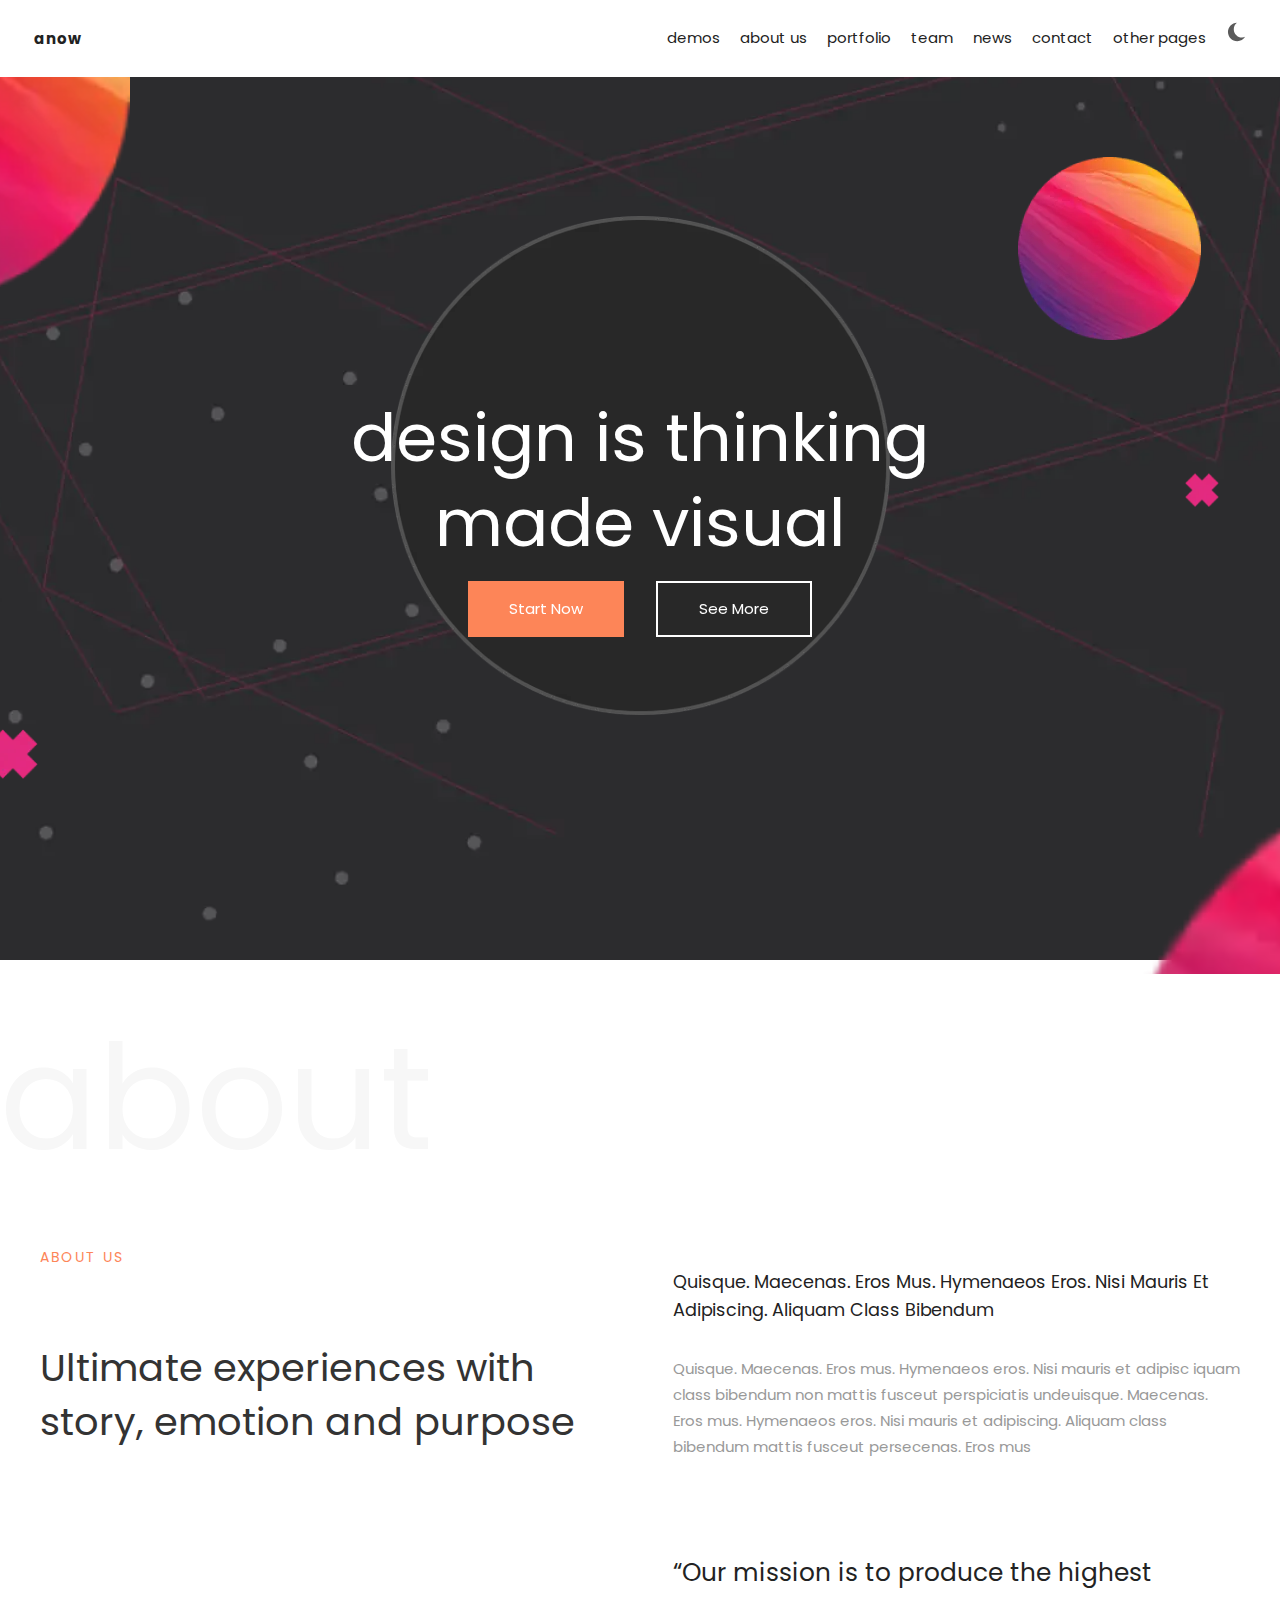
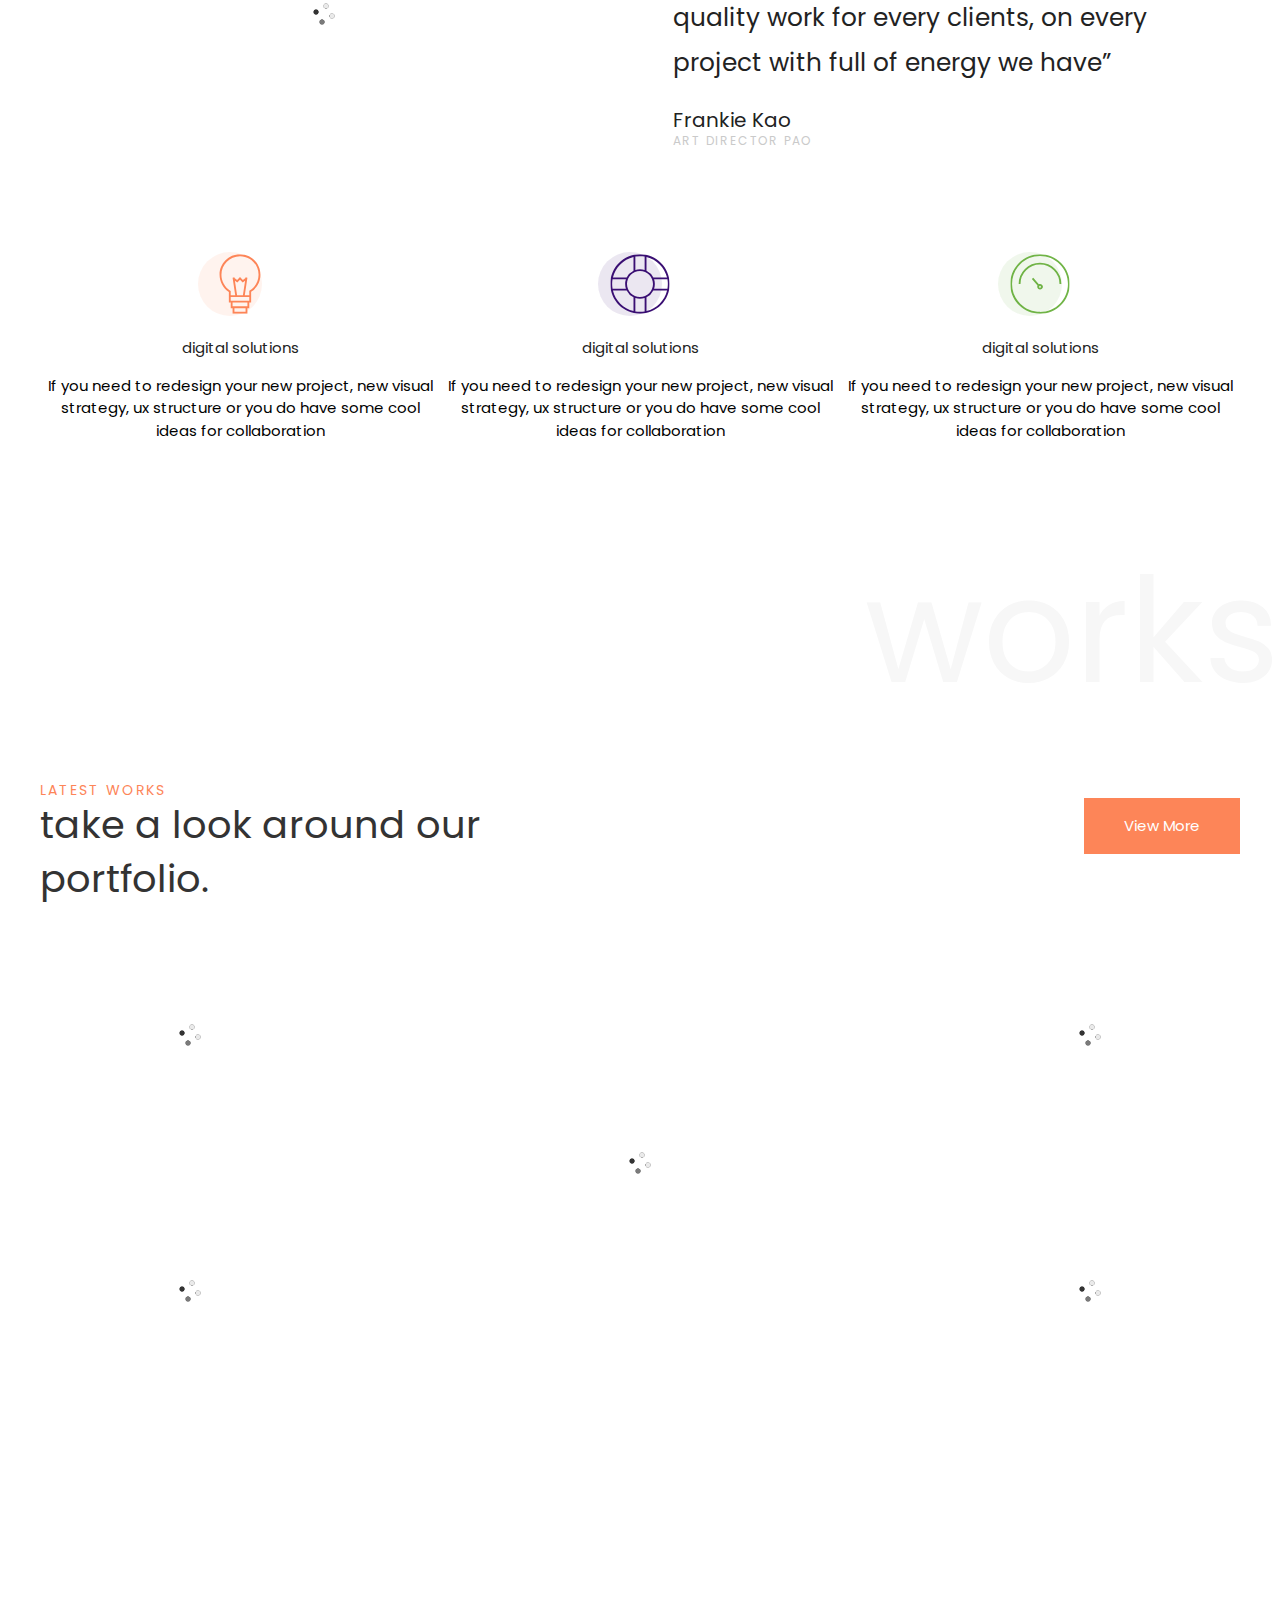
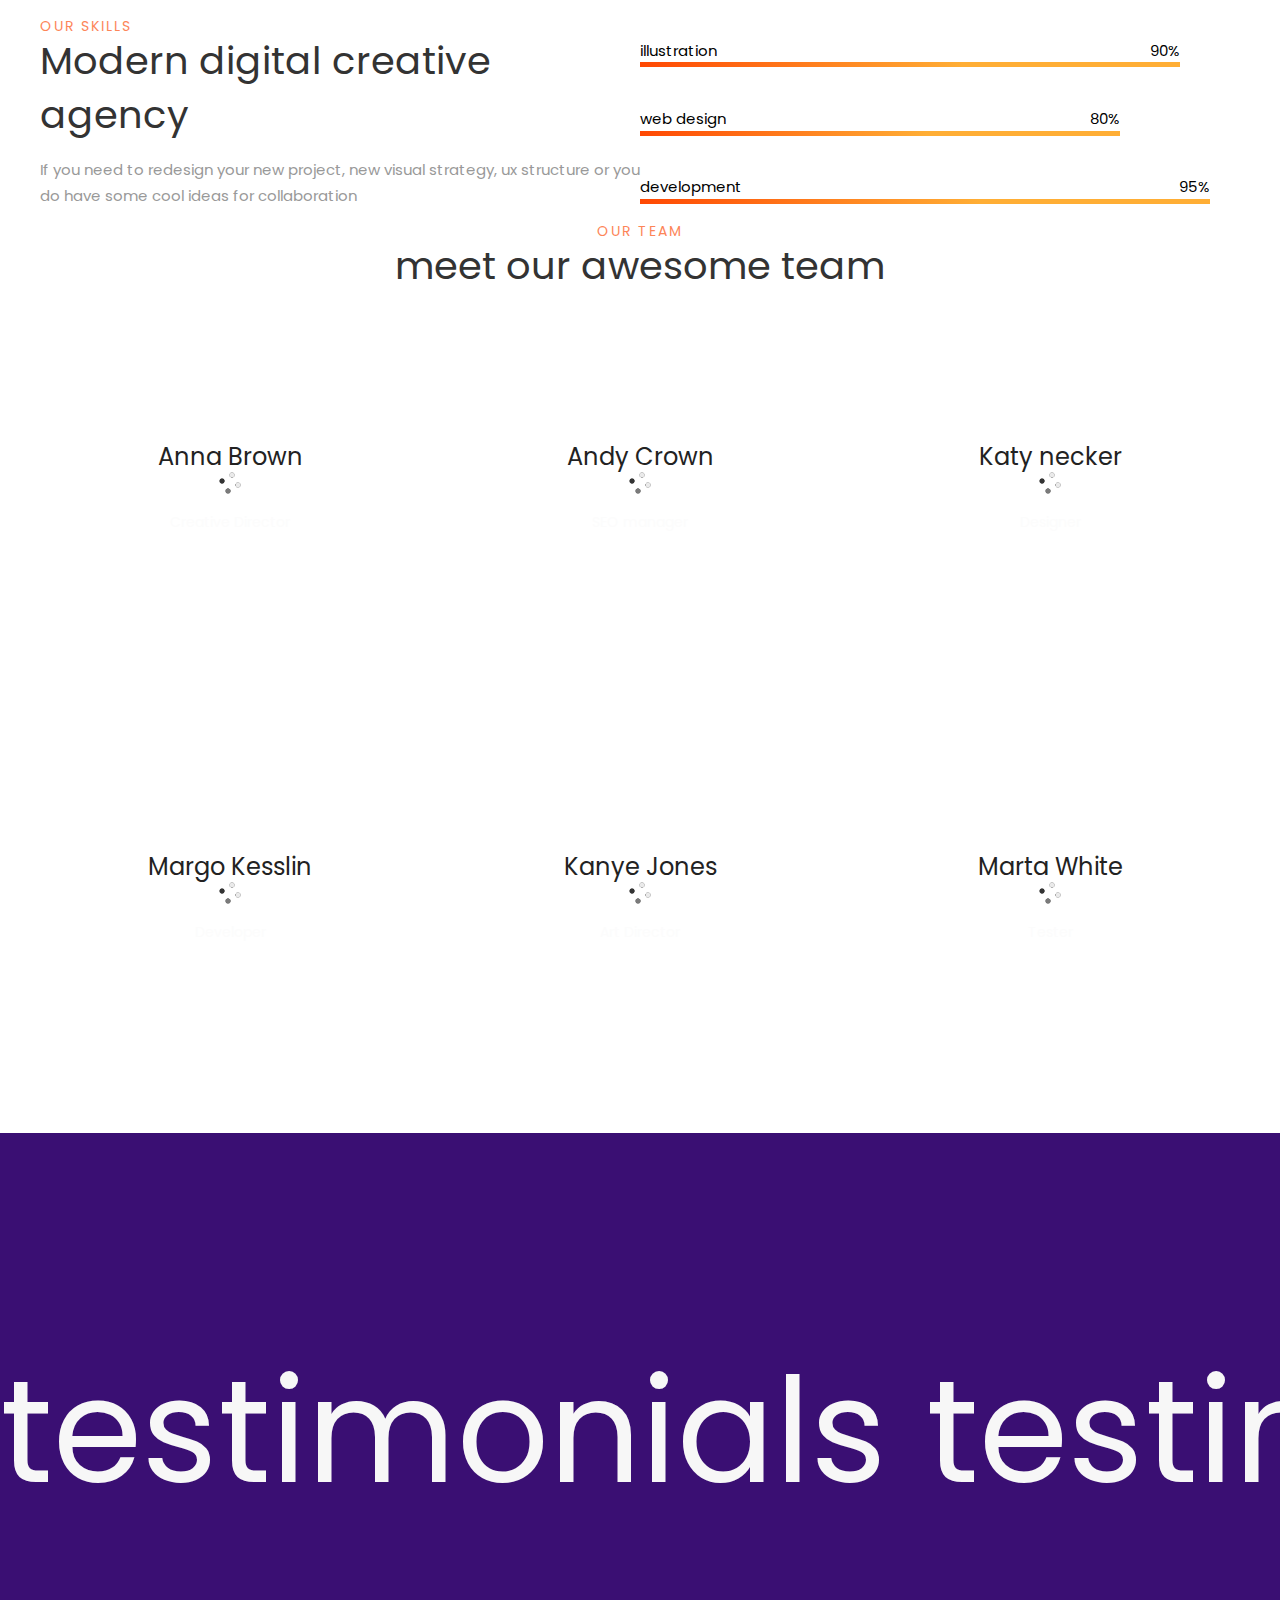
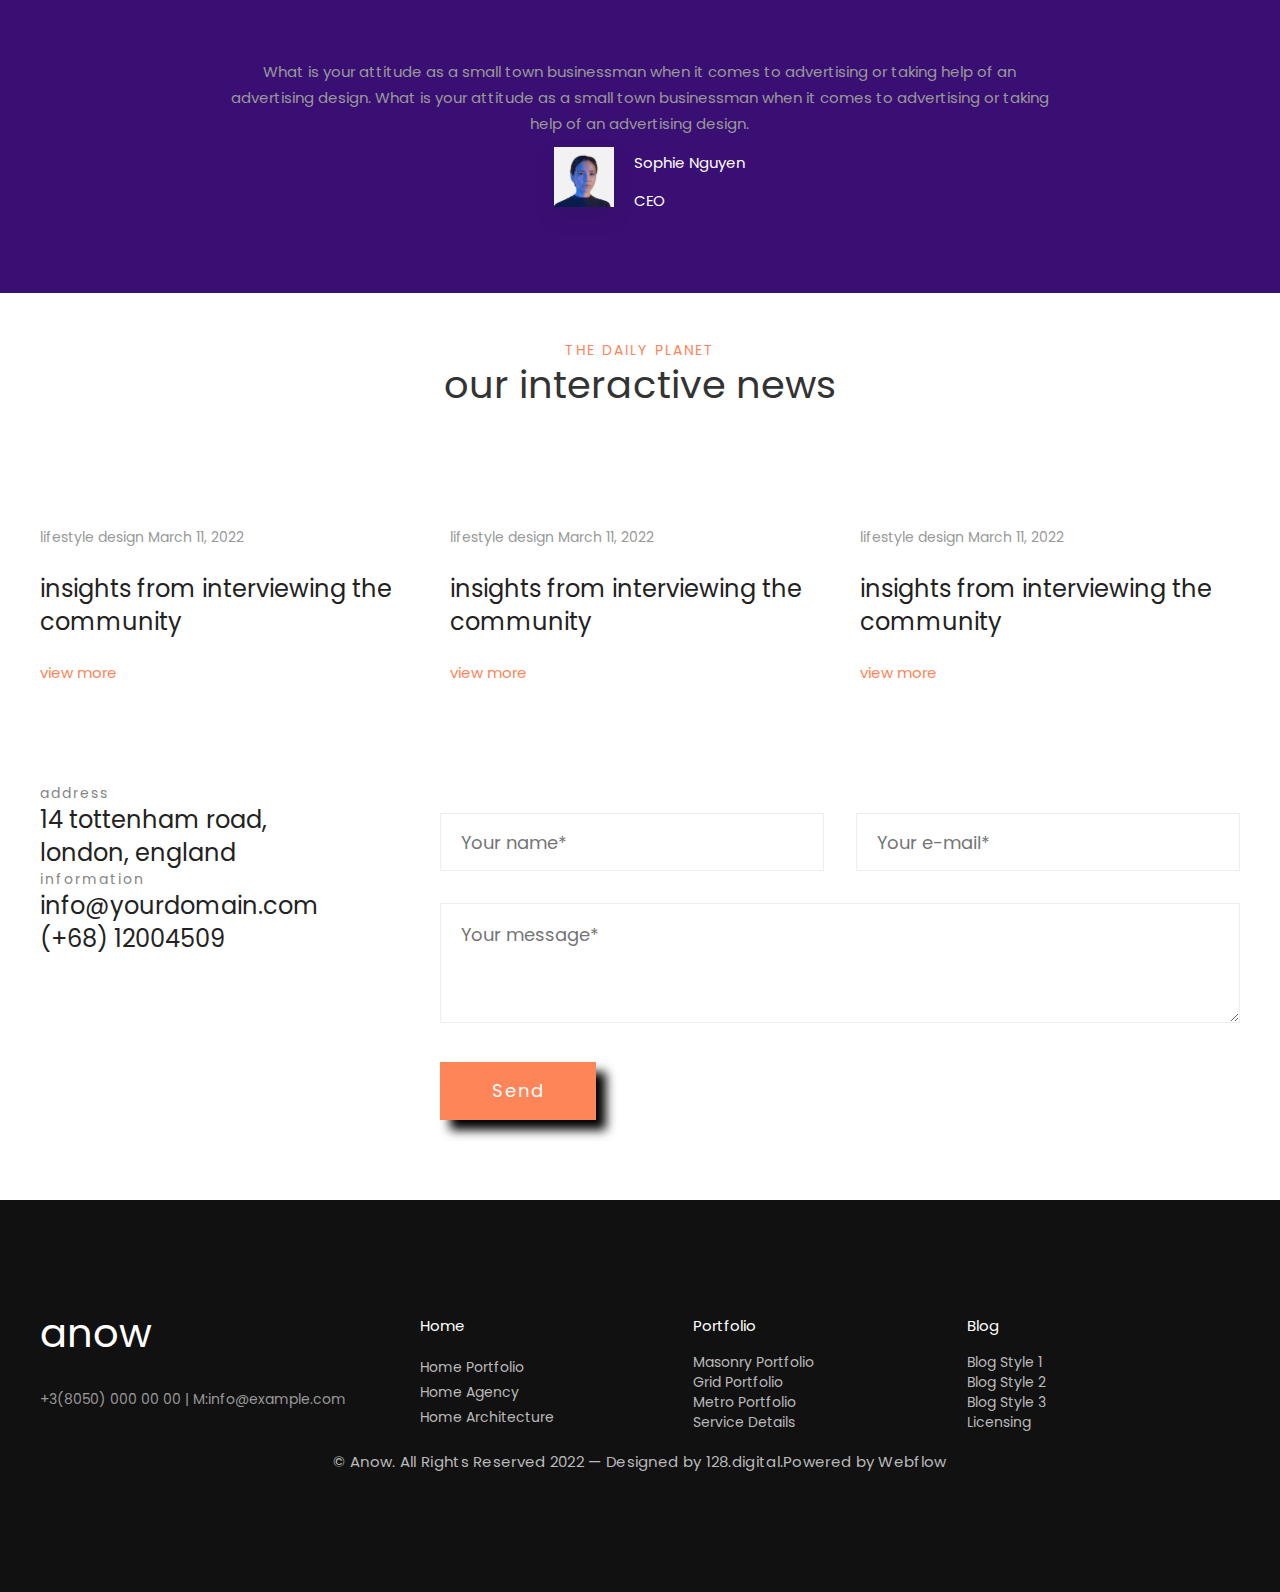
==== index.html @ eb3063a8 "change files" ====
<!DOCTYPE html><!--[if IE 8]>
<html lang="en" class="lt-ie9">
<![endif]-->
<!--[if gt IE 8]><!-->
<html lang="en">
<!--<![endif]-->
<head>
  <meta charset="UTF-8">
  <meta http-equiv="X-UA-Compatible" content="IE=edge">
  <meta name="viewport" content="width=device-width, initial-scale=1.0">
  <meta name="theme-color" content="#e5e5e5">
  <meta name="description" content="lEANSPIN description here.">
  <link rel="manifest" href="site.webmanifest">
  <link rel="stylesheet" href="css/style.min.css?_v=20220824102117">
  <style type="text/css">.header{position:absolute;top:0;left:0;width:100%;z-index:10;background-color:#fff;color:#222}.header__container{max-width:1440px;margin:0 auto;display:flex;padding:0 34px;align-items:center;justify-content:space-between;min-height:74px}.header__logo{font-family:Poppins;font-size:28px;font-weight:700;line-height:45px;letter-spacing:1.1000000238px;text-align:left;height:45px;width:86px;left:86px;top:6px;border-radius:nullpx;color:#222}.header--fixed{position:fixed;top:0;right:0;left:0;width:100%;-webkit-animation:fade .3s;animation:fade .3s}@-webkit-keyframes fade{from{transform:translateY(-100%)}to{transform:translateY(0)}}@keyframes fade{from{transform:translateY(-100%)}to{transform:translateY(0)}}.menu__icon{display:none}.menu__list>li{position:relative;margin:0 0 0 20px}.menu__link{color:inherit;font-size:15px}.menu__link:hover{text-decoration:none}.menu__sub-list{position:absolute;top:100%;right:0;background-color:#fff;padding:15px;min-width:200px}.menu__sub-list li{margin:0 0 10px 0}.menu__sub-list li:last-child{margin:0}.menu__sub-link{color:#222}.menu__sub-link:hover{text-decoration:underline}.menu__arrow{display:none}body._pc .menu__list>li:hover .menu__sub-list{opacity:1;visibility:visible;transform:translate(0,0);pointer-events:all}body._touch .menu__list>li{display:flex;align-items:center}body._touch .menu__link{flex:1 1 auto}body._touch .menu__arrow{display:block;width:0;height:0;margin:0 0 0 5px;transition:transform .3s ease 0s;border-left:5px solid transparent;border-right:5px solid transparent;border-top:10px solid #222}body._touch .menu__list>li._active .menu__sub-list{opacity:1;visibility:visible;transform:translate(0,0);pointer-events:all}body._touch .menu__list>li._active .menu__arrow{transform:rotate(-180deg)}.parallax{position:fixed;width:100%;height:100%;top:0;left:0}.parallax__container{display:flex;flex-direction:column;justify-content:center;align-items:center;position:absolute;top:74px;z-index:2;width:100%;height:100%}.parallax__title{font-family:Poppins;font-weight:400;line-height:85px;letter-spacing:0;text-align:center;color:#fff}.parallax__buttons{display:flex;justify-content:space-around;align-items:center}.parallax__buttons *{margin:1rem}.parallax__list{position:absolute;top:0;left:0;width:100%;height:100%}.parallax__list li{position:absolute;top:0;left:0;width:100%;height:100%}.parallax__bg{position:absolute;top:-5%;left:-5%;width:110%;height:110%;background:url(img/hero/image.webp) 50% 100%/cover no-repeat}.parallax__planet{position:absolute;width:100%;height:100%}.parallax__planet-0{background:url(img/hero/image-5.webp) 50% 100%/cover no-repeat;max-height:183px;max-width:183px;left:calc(50% - 91.5px + 469.7px);top:calc(50% - 91.5px - 217px)}.parallax__planet-1{background:url(img/hero/image-5.webp) 50% 100%/cover no-repeat;max-height:433px;max-width:433px;left:calc(50% - 216.5px - 726.3px);top:calc(50% - 216.5px - 379px)}.parallax__planet-2{background:url(img/hero/image-5.webp) 50% 0/cover no-repeat;max-width:936px;max-height:583px;top:calc(50% - 291.5px + 563px);right:-748.8px}.parallax__hole-0,.parallax__hole-1{max-width:499px;max-height:499px;top:calc(50% - 249.5px);left:calc(50% - 249.5px)}.parallax__hole-0{background:url(img/hero/image-6.webp) 100% 100%/contain no-repeat}.parallax__hole-1{background:url(img/hero/image-7.webp) 100% 100%/contain no-repeat}.parallax__cross-0{background:url(img/hero/image-4.webp) top/cover no-repeat;width:34px;height:34px;left:calc(50% - 17px + 562.2px);top:calc(50% - 17px + 24.5px)}.parallax__cross-1{background:url(img/hero/image-4.webp) top/cover no-repeat;width:50px;height:50px;left:calc(50% - 25px - 626.8px);top:calc(50% - 25px + 288.5px)}@media (min-width:767px){.parallax__title{font-size:calc(40px + 30 *(100vw / 1440))}.menu__list{display:flex;align-items:center}.menu__list>li{padding:10px 0}.menu__sub-list{transform:translate(0,10px);opacity:0;visibility:hidden;pointer-events:none;transition:all .3s ease 0s}}@media (max-width:767px){.parallax__title{font-size:calc(40px + 51 *((100vw - 320px)/ 1440))}.menu__icon{z-index:5;display:block;position:relative;width:30px;height:18px;cursor:pointer}.menu__icon span,.menu__icon::after,.menu__icon::before{position:absolute;left:0;width:100%;height:10%;transition:all .3s ease 0s;background-color:#222}.menu__icon::after,.menu__icon::before{content:""}.menu__icon::before{top:0}.menu__icon::after{bottom:0}.menu__icon span{top:50%;transform:scale(1) translate(0,-50%)}.menu__icon._active span{top:50%;transform:scale(0) translate(0,-50%)}.menu__icon._active::before{top:50%;transform:rotate(-45deg) translate(0,-50%)}.menu__icon._active::after{bottom:50%;transform:rotate(45deg) translate(0,50%)}.menu__body{position:fixed;top:0;left:-100%;width:100%;height:100%;background-color:#fff;padding:100px 30px 30px 30px;transition:left .3s ease 0s;overflow:auto}.menu__body._active{left:0}.menu__body::before{content:"";width:100%;height:70px;top:0;left:0;background-color:#912105;z-index:2}.menu__list>li{flex-wrap:wrap;margin:0 0 30px 0}.menu__list>li:last-child{margin-bottom:0}.menu__list>li._active .menu__sub-list{display:block}.menu__link{font-size:24px}.menu__sub-list{position:relative;background-color:rgba(34,34,34,.1333333333);flex:1 1 100%;margin:20px 0 0 0;display:none}.menu__sub-link{font-size:20px;color:#000}}@media (max-width:499px){.parallax__hole-0,.parallax__hole-1{left:0}}@media (max-width:400px){.header{width:110%}.header--fixed{width:100%}body{width:110%}}</style>
  <link rel="stylesheet" href="css/landscape.min.css?_v=20220824102117" media="(orientation: landscape)">
  <link rel="stylesheet" href="css/portrait.min.css?_v=20220824102117" media="(orientation: portrait)">
  <title>Title this page</title>
</head>
<body>
  <div class="wrapper">
    <header class="header lock-padding">
      <div class="header__container"> <a class="header__logo menu__link" href="/" aria-label="Logotype" data-goto=".page__section-0">anow</a>
        <div class="header__menu menu">
          <div class="menu__icon"><span> </span></div>
          <div class="menu__body">
            <ul class="menu__list">
              <li><a class="menu__link" href="#">demos</a></li>
              <li><a class="menu__link" href="/" data-goto=".page__section-1">about us</a></li>
              <li><a class="menu__link" href="/" data-goto=".page__section-2">portfolio</a></li>
              <li><a class="menu__link" href="/" data-goto=".page__section-2 .page__card-list">team</a></li>
              <li><a class="menu__link" href="/" data-goto=".page__section-4">news</a></li>
              <li><a class="menu__link" href="/" data-goto=".page__section-4 .page__form">contact</a></li>
              <li><a class="menu__link" href="#">other pages</a><span class="menu__arrow"></span>
                <ul class="menu__sub-list">
                  <li><a class="menu__sub-link" href="#">Page 1</a></li>
                  <li><a class="menu__sub-link" href="#">Page 2</a></li>
                  <li><a class="menu__sub-link" href="#">Page 3</a></li>
                </ul>
              </li>
              <li class="page__action"> 
                <button class="page__theme" type="button" aria-label="Change Theme"></button>
              </li>
            </ul>
          </div>
        </div>
      </div>
    </header>
    <main class="page">
      <section class="page__section page__section-0">
        <div class="parallax">
          <ul class="parallax__list">
            <li data-depth="0.10">
              <div class="parallax__bg"></div>
            </li>
            <li data-depth="0.15">
              <div class="parallax__planet parallax__planet-0"></div>
            </li>
            <li data-depth="0.30">
              <div class="parallax__planet parallax__planet-1"></div>
            </li>
            <li data-depth="0.50">
              <div class="parallax__planet parallax__planet-2"></div>
            </li>
            <li data-depth="0.10">
              <div class="parallax__planet parallax__hole-0"></div>
            </li>
            <li data-depth="0.20">
              <div class="parallax__planet parallax__hole-1"></div>
            </li>
            <li data-depth="0.50">
              <div class="parallax__planet parallax__cross-0"></div>
            </li>
            <li data-depth="0.80">
              <div class="parallax__planet parallax__cross-1"></div>
            </li>
          </ul>
        </div>
        <div class="parallax__container">
          <h1 class="parallax__title">design is thinking <br>made visual</h1>
          <div class="parallax__buttons"> 
            <button class="__btn __btn-orange" type="button">Start Now</button>
            <button class="__btn __btn-orange-outline" type="button">See More</button>
          </div>
        </div>
      </section>
      <section class="page__section page__section-1 about">
        <div class="page__container">
          <h2 class="page__title">about us</h2>
          <div class="page__sub-title">Ultimate experiences with story, emotion and purpose</div>
          <p class="page__text-black">Quisque. Maecenas. Eros mus. Hymenaeos eros. Nisi mauris et adipiscing. Aliquam class bibendum</p>
          <p class="page__text">Quisque. Maecenas. Eros mus. Hymenaeos eros. Nisi mauris et adipisc iquam class bibendum non mattis fusceut perspiciatis undeuisque. Maecenas. Eros mus. Hymenaeos eros. Nisi mauris et adipiscing. Aliquam class bibendum mattis fusceut persecenas. Eros mus</p>
          <div class="page__image"> 
            <picture> 
              <source data-srcset="img/corridor.webp" srcset="img/1x1.png" type="image/webp"><img data-src="img/corridor.png" src="img/1x1.png" alt="corridor" width="600" height="441">
            </picture>
          </div>
          <p class="page__text-big">“Our mission is to produce the highest quality work for every clients, on every project with full of energy we have”</p>
          <div class="page__signature"><span>Frankie Kao</span><span>ART DIRECTOR PAO</span></div>
          <div class="page__card-Icons"> 
            <div class="page__card">
              <div class="page__card-header"><img class="svg-lamp-dims svg-lamp-dims" src="img/icons/icons_content.svg#lamp" alt="lamp"></div>
              <div class="page__card-body"> 
                <p class="page__card-title">digital solutions</p>
                <p class="page__card-text">If you need to redesign your new project, new visual strategy, ux structure or you do have some cool ideas for collaboration</p>
              </div>
            </div>
            <div class="page__card">
              <div class="page__card-header"><img class="svg-lamp-dims svg-hole-dims" src="img/icons/icons_content.svg#hole" alt="hole"></div>
              <div class="page__card-body"> 
                <p class="page__card-title">digital solutions</p>
                <p class="page__card-text">If you need to redesign your new project, new visual strategy, ux structure or you do have some cool ideas for collaboration</p>
              </div>
            </div>
            <div class="page__card">
              <div class="page__card-header"><img class="svg-lamp-dims svg-speed-dims" src="img/icons/icons_content.svg#speed" alt="speed"></div>
              <div class="page__card-body"> 
                <p class="page__card-title">digital solutions</p>
                <p class="page__card-text">If you need to redesign your new project, new visual strategy, ux structure or you do have some cool ideas for collaboration</p>
              </div>
            </div>
          </div>
        </div>
      </section>
      <section class="page__section page__section-2 works">
        <div class="page__container">
          <h2 class="page__title">latest works</h2>
          <div class="page__sub-title">take a look around our portfolio.</div>
          <div class="page__button">
            <button class="__btn __btn-orange" type="button">View More</button>
          </div>
          <div class="page__gallery">
            <div class="page__image">
              <picture> 
                <source data-srcset="img/package.webp" srcset="img/1x1.png" type="image/webp"><img data-src="img/package.png" src="img/1x1.png" width="360" height="360" alt="package">
              </picture>
            </div>
            <div class="page__image">
              <picture> 
                <source data-srcset="img/waves.webp" srcset="img/1x1.png" type="image/webp"><img data-src="img/waves.png" src="img/1x1.png" width="360" height="360" alt="waves">
              </picture>
            </div>
            <div class="page__image">
              <picture> 
                <source data-srcset="img/bgimg.webp" srcset="img/1x1.png" type="image/webp"><img data-src="img/bgimg.png" src="img/1x1.png" width="360" height="360" alt="bgimg">
              </picture>
            </div>
            <div class="page__image">
              <picture> 
                <source data-srcset="img/letters.webp" srcset="img/1x1.png" type="image/webp"><img data-src="img/letters.png" src="img/1x1.png" width="360" height="360" alt="letters">
              </picture>
            </div>
            <div class="page__image">
              <picture> 
                <source data-srcset="img/package.webp" srcset="img/1x1.png" type="image/webp"><img data-src="img/package.png" src="img/1x1.png" width="360" height="360" alt="package">
              </picture>
            </div>
          </div>
          <div class="page__progress"> 
            <h2 class="page__title">our skills</h2>
            <div class="page__sub-title">Modern digital creative agency</div>
            <p class="page__text">If you need to redesign your new project, new visual strategy, ux structure or you do have some cool ideas for collaboration</p>
            <div class="__progress">
              <label for="illustration">illustration</label>
              <progress id="illustration" max="100" value="90">90%</progress>
              <label for="web_design">web design</label>
              <progress id="web_design" max="100" value="80">90%</progress>
              <label for="development">development</label>
              <progress id="development" max="100" value="95">90%</progress>
            </div><span> </span><span> </span>
          </div>
          <div class="page__card-list"> 
            <h2 class="page__title">our team</h2>
            <div class="page__sub-title">meet our awesome team</div>
            <div class="page__card-Team"> 
              <div class="page__card">
                <div class="page__card-header">
                  <picture> 
                    <source data-srcset="img/box0.webp" srcset="img/1x1.png" type="image/webp"><img data-src="img/box0.png" src="img/1x1.png" alt="box0" width="350" height="350">
                  </picture>
                </div>
                <div class="page__card-body">
                  <p class="page__card-title">Anna Brown</p>
                  <p class="page__card-text">Creative Director</p>
                </div>
              </div>
              <div class="page__card">
                <div class="page__card-header">
                  <picture> 
                    <source data-srcset="img/box1.webp" srcset="img/1x1.png" type="image/webp"><img data-src="img/box1.png" src="img/1x1.png" alt="box1" width="350" height="350">
                  </picture>
                </div>
                <div class="page__card-body">
                  <p class="page__card-title">Andy Crown</p>
                  <p class="page__card-text">SEO manager</p>
                </div>
              </div>
              <div class="page__card">
                <div class="page__card-header">
                  <picture> 
                    <source data-srcset="img/box2.webp" srcset="img/1x1.png" type="image/webp"><img data-src="img/box2.png" src="img/1x1.png" alt="box2" width="350" height="350">
                  </picture>
                </div>
                <div class="page__card-body">
                  <p class="page__card-title">Katy necker</p>
                  <p class="page__card-text">Designer</p>
                </div>
              </div>
              <div class="page__card">
                <div class="page__card-header">
                  <picture> 
                    <source data-srcset="img/box3.webp" srcset="img/1x1.png" type="image/webp"><img data-src="img/box3.png" src="img/1x1.png" alt="box3" width="350" height="350">
                  </picture>
                </div>
                <div class="page__card-body">
                  <p class="page__card-title">Margo Kesslin</p>
                  <p class="page__card-text">Developer</p>
                </div>
              </div>
              <div class="page__card">
                <div class="page__card-header">
                  <picture> 
                    <source data-srcset="img/box4.webp" srcset="img/1x1.png" type="image/webp"><img data-src="img/box4.png" src="img/1x1.png" alt="box4" width="350" height="350">
                  </picture>
                </div>
                <div class="page__card-body">
                  <p class="page__card-title">Kanye Jones</p>
                  <p class="page__card-text">Art Director</p>
                </div>
              </div>
              <div class="page__card">
                <div class="page__card-header">
                  <picture> 
                    <source data-srcset="img/box5.webp" srcset="img/1x1.png" type="image/webp"><img data-src="img/box5.png" src="img/1x1.png" alt="box5" width="350" height="350">
                  </picture>
                </div>
                <div class="page__card-body">
                  <p class="page__card-title">Marta White</p>
                  <p class="page__card-text">Tester</p>
                </div>
              </div>
            </div>
          </div>
        </div>
      </section>
      <section class="page__section page__section-3 testimonials">
        <div class="page__container">
          <div class="marquee" id="marquee">testimonials testimonials</div>
          <p class="page__text">What is your attitude as a small town businessman when it comes to advertising or taking help of an advertising design. What is your attitude as a small town businessman when it comes to advertising or taking help of an advertising design.</p>
          <div class="page__author">
            <div class="page__author-image"><img class="svg-avatar-dims" src="img/icons/icons_content.svg#avatar" alt="lamp" width="100" height="100"></div><span class="page__author-name">Sophie Nguyen</span><span class="page__author-position">CEO</span>
          </div>
        </div>
      </section>
      <section class="page__section page__section-4 news">
        <div class="page__container">
          <h2 class="page__title">the daily planet</h2>
          <div class="page__sub-title">our interactive news</div>
          <div class="page__card-News">
            <div class="page__card">
              <div class="page__card-header">
                <picture>
                  <source data-srcset="img/mount.webp" srcset="img/1x1.png" type="image/webp"><img data-src="img/mount.png" src="img/1x1.png" alt="mount" width="360" height="243">
                </picture>
              </div>
              <div class="page__card-body"> 
                <p class="page__card-data">lifestyle design March 11, 2022</p>
                <p class="page__card-title">insights from interviewing the community</p>
                <div class="page__card-link"> 
                  <button type="button">view more</button>
                </div>
              </div>
            </div>
            <div class="page__card">
              <div class="page__card-header">
                <picture>
                  <source data-srcset="img/girl.webp" srcset="img/1x1.png" type="image/webp"><img data-src="img/girl.png" src="img/1x1.png" alt="girl" width="360" height="243">
                </picture>
              </div>
              <div class="page__card-body"> 
                <p class="page__card-data">lifestyle design March 11, 2022</p>
                <p class="page__card-title">insights from interviewing the community</p>
                <div class="page__card-link"> 
                  <button type="button">view more</button>
                </div>
              </div>
            </div>
            <div class="page__card">
              <div class="page__card-header">
                <picture>
                  <source data-srcset="img/bike.webp" srcset="img/1x1.png" type="image/webp"><img data-src="img/bike.png" src="img/1x1.png" alt="bike" width="360" height="243">
                </picture>
              </div>
              <div class="page__card-body"> 
                <p class="page__card-data">lifestyle design March 11, 2022</p>
                <p class="page__card-title">insights from interviewing the community</p>
                <div class="page__card-link"> 
                  <button type="button">view more</button>
                </div>
              </div>
            </div>
          </div>
          <div class="page__form">
            <div class="form"> 
              <form class="form__body" id="form" action="#">
                <div class="form__item"> 
                  <label class="form__label" for="formName">label</label>
                  <input class="form__input _req" id="formName" type="text" name="name" placeholder="Your name*" required>
                </div>
                <div class="form__item"> 
                  <label class="form__label" for="formEmail">label</label>
                  <input class="form__input _req _email" id="formEmail" type="text" name="email" placeholder="Your e-mail*" required>
                </div>
                <div class="form__item"> 
                  <label class="form__label" for="formMessage"> </label>
                  <textarea class="form__input" id="formMessage" type="text" name="message" placeholder="Your message*"></textarea>
                </div>
                <button class="__btn __btn-orange" type="submit">Send</button>
              </form>
            </div>
          </div>
          <div class="page__info"> 
            <div class="page__info-title">address </div>
            <div class="page__info-address">14 tottenham road, london, england </div>
            <div class="page__info-title">information</div>
            <div class="page__info-mail">info@yourdomain.com</div>
            <div class="page__info-tel">(+68) 12004509</div>
          </div>
        </div>
      </section><!-- Comment -->
    </main>
    <footer> 
      <div class="container"> 
        <div class="__footer-logo"> <a class="menu__link" href="/" aria-label="Top" data-goto=".page__section-0">anow</a>
          <address> 
            <p>+3(8050) 000 00 00 | M:</p><a href="mailto:ivan@example.com">info@example.com</a>
          </address>
        </div>
        <div class="__footer-menu"> 
          <h3>Home</h3><a href="#">Home Portfolio</a><a href="#">Home Agency</a><a href="#">Home Architecture</a>
        </div>
        <div class="__footer-menu"> 
          <h3>Portfolio</h3><a href="#">Masonry Portfolio</a><a href="#">Grid Portfolio</a><a href="#">Metro Portfolio</a><a href="#">Service Details</a>
        </div>
        <div class="__footer-menu"> 
          <h3>Blog</h3><a href="#">Blog Style 1</a><a href="#">Blog Style 2</a><a href="#">Blog Style 3</a><a>Licensing</a>
        </div>
      </div>
      <div class="__footer-copy"> 
        <p>© Anow. All Rights Reserved 2022 — Designed by </p>
        <p class="__txt-white">128.digital.</p>
        <p>Powered by Webflow</p>
      </div>
    </footer>
  </div>
  <script src="js/app.min.js?_v=20220824102117"></script>
</body>
---- css/style.min.css ----
@font-face{font-family:OpenSans;font-display:swap;src:url(../fonts/OpenSans-Regular.woff2) format("woff2"),url(../fonts/OpenSans-Regular.woff) format("woff");font-weight:400;font-style:normal}@font-face{font-family:Poppins;font-display:swap;src:url(../fonts/Poppins-Bold.woff2) format("woff2"),url(../fonts/Poppins-Bold.woff) format("woff");font-weight:700;font-style:normal}@font-face{font-family:Poppins;font-display:swap;src:url(../fonts/Poppins-Regular.woff2) format("woff2"),url(../fonts/Poppins-Regular.woff) format("woff");font-weight:400;font-style:normal}:root{margin:0}*,::after,::before{border:0;padding:0;box-sizing:border-box}html{font-family:sans-serif;-webkit-text-size-adjust:100%;-moz-text-size-adjust:100%;text-size-adjust:100%}body{margin:0}article,aside,details,figcaption,figure,footer,header,hgroup,main,menu,nav,section,summary{display:block}h1{font-size:2em;margin:.67em 0}img{border:0}button,input,optgroup,select,textarea{color:inherit;font:inherit;margin:0}button{overflow:visible}button,select{text-transform:none}button,html input[type=button],input[type=reset],input[type=submit]{-webkit-appearance:button;cursor:pointer}li,ol,ul{list-style:none}button{border:0;background:0 0}.__btn{transition:background-color .5s ease 0s;display:flex;justify-content:center;align-items:center;color:#fff;cursor:pointer;width:156px;height:56px;border:none;border-radius:0;background:0 0;font-family:Poppins;font-size:15px;line-height:30px;letter-spacing:0}.__btn:focus,.__btn:hover{color:#fff}.__btn-orange{background-color:#fd8558}.__btn-orange:focus,.__btn-orange:hover{background-color:#fc6026}.__btn-orange-outline{border:2px #fff solid}.__btn-orange-outline:focus,.__btn-orange-outline:hover{background-color:#000}.__btn-box{grid-area:btn;display:flex;justify-content:end;align-items:center}.__btn-group{position:absolute;display:flex;justify-content:center;align-items:center;top:100px;right:0;bottom:0;left:0}.__btn-group .__btn{font-size:1.0997067449vw;line-height:2.1994134897vw;width:11.4369501466vw;height:4.1055718475vw}.__btn-group .__btn:first-of-type{margin-right:1rem}.clearfix{overflow:auto}.clearfix::after{content:"";clear:both;display:table}body,html{line-height:150%;height:100%}body._lock,html._lock{overflow:hidden}body{font-size:15px;font-family:Poppins;font-weight:400;font-style:normal;color:#000;background-color:#333}h1,h2,h3,h4,h5,h6{font-family:inherit;font-size:inherit;font-weight:inherit;font-style:inherit}h1,h2{margin:0}h6{font-size:0;line-height:0}a{text-decoration:none}a:focus,a:hover{color:#fd8558}img{width:100%;height:auto}.wrapper{min-height:100%}.about,.news,.testimonials,.works,footer{z-index:2;position:relative}.about .page__container,.news .page__container,.testimonials .page__container,.works .page__container,footer .page__container{max-width:1200px}.page__section{background-color:#fff}.page__section-0{min-height:100vh}.page__section-1,.page__section-2{padding-top:226px}.page__container{display:grid;width:100%;max-width:1440px;margin:0 auto;padding:50px 0}.page__container::after{font-family:Poppins;font-size:150px;font-weight:400;line-height:145px;letter-spacing:.1000000015px;text-align:left;color:#f7f7f7}.page h2.page__title{font-family:Poppins;font-size:14px;font-weight:400;line-height:15px;letter-spacing:2px;text-align:left;color:#fd8558;text-transform:uppercase}.page .page__sub-title{font-family:Poppins;font-style:normal;font-weight:400;line-height:54px;display:inline-block}.page__text{font-family:Poppins;font-style:normal;font-weight:400;font-size:15px;line-height:26px}.page__text-black{font-family:Poppins;font-style:normal;font-weight:400;line-height:28px;text-transform:capitalize}.page__text-big{font-family:Poppins;font-style:normal;font-weight:400;font-size:26px;line-height:45px}.page__signature{display:grid}.page__signature span:first-child{font-family:Poppins;font-style:normal;font-weight:400;font-size:20px;line-height:20px}.page__signature span:last-child{font-family:Poppins;font-style:normal;font-weight:400;font-size:12px;line-height:22px;letter-spacing:1.8px;color:#cacaca}.page__card{display:grid;place-items:center center;text-align:center;padding:100px 0 0 0}.page__card-header{position:relative;padding:0;background:url(../img/loading.gif) center/50px no-repeat}.page__theme{filter:invert(35%);width:20px;height:20px}.page__reset{opacity:0;visibility:hidden}.page__reset.active{opacity:1;visibility:visible}.page__reset::before{content:"reset";position:absolute;top:0;left:20px;cursor:pointer;width:20px;height:10px;font-size:7px;border-radius:5px;line-height:10px;color:#fff;text-align:center;background-color:#666}.page__image{position:relative;padding:0;background:url(../img/loading.gif) center/50px no-repeat}.page__image img{top:0;left:0;-o-object-fit:cover;object-fit:cover}._load{opacity:0}._load._show{opacity:1;transition:opacity 1s}._loading-icon{background:url(@img/loading.gif) center/50px no-repeat;height:50px}.__progress label{display:flex;align-items:flex-end}.__progress progress{position:relative;background:0 0;width:100%;height:5px}.__progress progress::before{position:absolute;bottom:100%;display:flex;justify-content:end}.__progress progress#illustration::before{content:"90%";width:90%}.__progress progress#web_design::before{content:"80%";width:80%}.__progress progress#development::before{content:"95%";width:95%}.__progress ::-webkit-progress-value{background:linear-gradient(90deg,#ff4803 0,#ffae35 59.74%)}.__progress ::-webkit-progress-bar{background:rgba(255,255,255,.4)}.btn-send{font-weight:300;text-transform:uppercase;letter-spacing:.1em;margin-bottom:20px}.help-block.with-errors{color:#ff5050;margin-top:5px}@-moz-document url-prefix(){.works .container:nth-of-type(3) progress{background-color:rgba(255,255,255,.4);border:none}.works .container:nth-of-type(3) progress::-moz-progress-bar{background:linear-gradient(90deg,#ff4803 0,#ffae35 59.74%)}}html.dark .page>section{color:#fff;background-color:#333;transition:all .3s ease 0s}html.light .page>section{transition:all .3s ease 0s}.page__theme{position:relative;z-index:5;width:20px;height:20px}.page__theme::after{content:" ";position:absolute;top:-3px;left:0;width:100%;height:100%}html.dark .page__theme::after{background:url(../img/icons/icons.svg#sun) 0 0/100% no-repeat}html.light .page__theme::after{background:url(../img/icons/icons.svg#moon) 0 0/100% no-repeat}html .page__theme{background-color:transparent;transition:all .3s ease 0s}html.light .page__sub-title{color:#333}html.dark .page__text{color:#ccc}html.light .page__text{color:#999}html.light .page__card-title,html.light .page__info-address,html.light .page__info-mail,html.light .page__info-tel,html.light .page__signature span:first-child,html.light .page__text-big,html.light .page__text-black{color:#222}html.light .page__author{color:#fff}html.dark input,html.dark textarea{color:#000}@media (min-width:767px){.page__container::after{font-size:calc(100px + 50 *(100vw / 1440))}.page .page__sub-title{font-size:calc(25px + 15 *(100vw / 1440))}.page__text-black{font-size:calc(15px + 3 *(100vw / 1440))}.page__text-big{font-size:calc(15px + 11 *(100vw / 1440))}}@media (max-width:767px){.page__container::after{font-size:calc(100px + 85 *((100vw - 320px)/ 1440))}.page .page__sub-title{font-size:calc(25px + 25.5 *((100vw - 320px)/ 1440))}.page__text-black{font-size:calc(15px + 5.1 *((100vw - 320px)/ 1440))}.page__text-big{font-size:calc(15px + 18.7 *((100vw - 320px)/ 1440))}}
---- css/landscape.min.css ----
@charset "UTF-8";.no-webp .icon-box{background:#ccc url([data-uri]) top left repeat}.icon-box{margin:0;width:144px;height:144px;position:relative;border:1px solid #ccc;display:table-cell;vertical-align:middle;text-align:center}.icon{display:inline;display:inline-block}.svg-avatar-dims{width:100px;height:100px}.svg-cross-dims{width:50px;height:50px}.svg-hole-dims{width:64px;height:64px}.svg-lamp-dims{width:44px;height:64px;transform:scale(1.35)}.svg-speed-dims{width:44px}main>section:last-of-type{position:relative}.form{width:100%;margin:0 auto;padding:30px 0}.form *{outline:0}.form__body{display:grid;grid-template-columns:repeat(auto-fit,minmax(300px,auto));grid-gap:2rem}.form__body::after{content:"";position:absolute;top:25%;left:0;width:100%;height:100%;background:rgba(51,51,51,.9) url(../../img/loading.gif) center center no-repeat;opacity:0;visibility:hidden;transition:all .5s ease 0s}.form__body._sending::after{opacity:1;visibility:visible}.form__title{font-size:40px;font-weight:700;margin-top:30px}.form__item:nth-of-type(3){-ms-grid-column-span:2;grid-column:span 2}.form__label{font-size:18px;display:none;margin:0 0 10px 0}.form__input{height:58px;padding:0 20px;width:100%;font-size:18px;transition:all .3s ease 0s;border:1px solid #eee;box-sizing:border-box}.form__input:focus{box-shadow:0 0 3px green}.form__input._error{border-color:#fd8558}.form .__btn{display:flex;justify-content:center;align-items:center;min-height:58px;background-color:#fd8558;color:#fff;font-size:18px;letter-spacing:2px;text-align:center;cursor:pointer;box-shadow:10px 10px 10px 0 #000;position:relative;top:0}.form .__btn:hover{background-color:#6bac6b}.form .__btn:active{top:3px;box-shadow:5px 5px 10px 0 #000}textarea.form__input{min-height:120px;resize:vertical;padding:20px}.options{padding:10px 0 0 0}.options__item{margin:0 0 10px 0}.options__input{display:none}.options__label{position:relative;display:inline-flex;font-size:16px;line-height:140%;align-items:center;cursor:pointer}.options__label::before{content:"";align-items:flex-start;flex:0 0 24px;height:24px;background-color:rgba(255,255,255,.4);border-radius:50%;margin:0 10px 0 0}.options__label::after{transition:transform .5s ease 0s;content:"";position:absolute;top:14px;left:4px;width:16px;height:16px;background-color:#7a956b;border-radius:50%;transform:scale(0)}.options__input:checked+.options__label::after{transform:scale(1)}select{height:50px;width:100%;border-radius:5px;font-size:18px;padding:0 20px;cursor:pointer}.file__item{position:relative}.file__input{position:absolute;top:0;left:0;width:100%;height:100%;opacity:0;font-size:0;cursor:pointer}.file__button{display:inline-flex;min-height:40px;border-radius:30px;justify-content:center;align-items:center;background-color:#77608d;padding:0 20px}.file__preview{display:inline-block;max-width:100px;padding:10px 0 0 0}.file__preview img{max-width:100%}.checkbox__input{display:none}.checkbox__label{position:relative;cursor:pointer;display:inline-flex;align-items:center;font-size:16px;line-height:140%}.checkbox__label::before{content:"";align-self:flex-start;flex:0 0 24px;height:24px;background-color:rgba(255,255,255,.4);border-radius:4px;margin:0 10px 0 0}.checkbox__label::after{transition:transform 1s ease 0s;content:"";position:absolute;top:4px;left:4px;width:16px;height:16px;background-color:#7a956b;border-radius:4px;transform:scale(0)}.checkbox__label a{color:green}.checkbox__input:checked+.checkbox__label::after{transform:scale(1)}footer{background:#111;color:#fff;padding:100px 0}footer .container{display:grid;grid-template-columns:repeat(auto-fit,minmax(200px,auto));max-width:1200px;margin:0 auto}footer a{color:#bababa}footer a:focus,footer a:hover{color:#fd8558}.__footer-logo{display:grid;place-items:center start}.__footer-logo .menu__link{font-size:40px;line-height:52px}.__footer-logo address{display:flex;place-items:center center;flex-wrap:wrap;font-family:Poppins;font-style:normal;font-size:14px;line-height:23px;color:#999}.__footer-logo address a{color:#999}.__footer-menu{display:grid;white-space:nowrap}.__footer-menu a{font-size:14px;line-height:20px}.__footer-copy{display:flex;justify-content:center;align-items:center;flex-wrap:wrap;font-size:15px;line-height:30px;letter-spacing:.3000000119px;text-align:center;color:#bababa}.__footer-copy p.__txt-white::before{content:" "}@media (orientation:landscape) and (min-width:767px){.testimonials .marquee .js-marquee-wrapper{font-size:calc(100px + 50 *(100vw / 1440))}}@media (max-width:767px){.form__item:nth-of-type(3){-ms-grid-column-span:1;grid-column:span 1}}@media (orientation:landscape) and (max-width:767px){.testimonials .marquee .js-marquee-wrapper{font-size:calc(100px + 85 *((100vw - 320px)/ 1440))}}@media (orientation:landscape){.page__container{grid-template-columns:repeat(12,1fr)}.about .page__container{grid-column-gap:65px}.about .page__container::after{content:"about";position:absolute;top:52px;left:0}.about .page__title{grid-column:1/7}.about .page__sub-title{grid-column:1/7}.about .page__text{grid-column:7/13}.about .page__text-black{grid-column:7/13;grid-row:1/2}.about .page__text-big{grid-column:7/13;padding:50px 0 0 0}.about .page__image{grid-column:1/7;grid-row:span 3;max-width:600px;max-height:441px;overflow:hidden}.about .page__image img{position:absolute;width:200%;top:0;left:0;-webkit-animation-name:ken-burns;animation-name:ken-burns;-webkit-animation-duration:80s;animation-duration:80s;-webkit-animation-timing-function:ease;animation-timing-function:ease;-webkit-animation-iteration-count:infinite;animation-iteration-count:infinite}.about .page__signature{grid-column:7/13}.about .page__card-Icons{grid-column:1/13;display:flex}.about .page__card-Icons .page__card-header{position:relative;background:0 0}.about .page__card-Icons .page__card-header::after{content:"";position:absolute;top:0;left:-20px;width:64px;height:64px;border-radius:50%}.about .page__card-Icons .page__card:nth-child(1) .page__card-header::after{background-color:rgba(253,133,88,.1019607843)}.about .page__card-Icons .page__card:nth-child(2) .page__card-header::after{background-color:rgba(58,15,115,.1019607843)}.about .page__card-Icons .page__card:nth-child(3) .page__card-header::after{background-color:rgba(112,180,70,.1019607843)}@-webkit-keyframes ken-burns{0%{transform:translate(0,0)}25%{transform:translate(-50%,-50%)}50%{transform:translate(0,-50%) scale(1.2)}75%{transform:translate(-50%,0)}100%{transform:translate(0,0)}}@keyframes ken-burns{0%{transform:translate(0,0)}25%{transform:translate(-50%,-50%)}50%{transform:translate(0,-50%) scale(1.2)}75%{transform:translate(-50%,0)}100%{transform:translate(0,0)}}.works .page__container::after{content:"works";position:absolute;top:52px;right:0}.works .page__sub-title,.works .page__title{grid-column:1/7}.works .page__button{grid-column:7/13;display:flex;justify-content:end;align-items:flex-start}.works .page__gallery{grid-column:1/13;display:grid;grid-template-columns:repeat(4,1fr);grid-template-rows:repeat(auto-fill,minmax(200px,auto))}.works .page__gallery .page__image:first-child{grid-column:1/2;grid-row:1/2}.works .page__gallery .page__image:nth-child(2){grid-column:4/5;grid-row:1/2}.works .page__gallery .page__image:nth-child(3){grid-column:2/4;grid-row:1/3}.works .page__gallery .page__image:nth-child(4){grid-column:1/2;grid-row:2/3}.works .page__progress{grid-column:1/13;display:grid;grid-template-columns:repeat(2,1fr)}.works .page__progress .page__title{grid-row:1/2}.works .page__progress .page__sub-title{grid-column:1/2;grid-row:2/3}.works .page__progress .page__text{grid-row:3/4}.works .page__progress .__progress{grid-column:2/3;grid-row:1/4;display:grid}.works .page__card{position:relative;padding:0}.works .page__card-list{grid-column:1/13;text-align:center}.works .page__card-list .page__title{text-align:center;width:100%}.works .page__card-Team{display:grid;grid-template-columns:repeat(3,1fr);gap:30px}.works .page__card-header{width:100%;display:inline-block;overflow:hidden;pointer-events:all}.works .page__card-header img{transition:1s;display:block}.works .page__card-header:focus img,.works .page__card-header:hover img{transform:scale(1.2)}.works .page__card-body{position:absolute;display:flex;flex-direction:column;justify-content:center;align-items:center;pointer-events:none}.works .page__card-title{font-family:Poppins;font-size:24px;font-weight:400;line-height:30px;letter-spacing:0;text-align:center;color:#fff}.works .page__card-text{font-family:Poppins;font-size:14px;font-weight:400;line-height:24px;letter-spacing:0;text-align:center;color:#fcfcfc}.testimonials{background:#3a0f73}.testimonials .marquee{position:relative;top:calc(50% - 300px);width:100%}.testimonials .marquee .js-marquee-wrapper{position:absolute;font-family:Poppins;font-weight:400;line-height:145px;letter-spacing:.1000000015px;text-align:left;color:#f7f7f7}.testimonials .page__container{max-width:100%;height:760px;grid-template-rows:repeat(2,maxcontent);place-content:end center;overflow-x:hidden}.testimonials .page__author,.testimonials .page__text{grid-column:1/13;margin:0 auto}.testimonials .page__text{text-align:center;max-width:824px}.testimonials .page__author{display:grid;grid-template-columns:repeat(2,maxcontent);grid-template-rows:repeat(2,maxcontent);width:-webkit-max-content;width:-moz-max-content;width:max-content}.testimonials .page__author-image{grid-row:1/3}.testimonials .page__author-name{display:flex;justify-content:end;align-items:center}.testimonials .page__author-position{grid-column:2/3}.news .page__sub-title,.news .page__title{grid-column:1/13;text-align:center}.news .page__title{margin:0 auto}.news .page__card-News{grid-column:1/13;display:grid;grid-template-columns:repeat(auto-fill,minmax(300px,auto));gap:30px}.news .page__card{margin-bottom:100px}.news .page__card-header{height:100%;display:inline-block;overflow:hidden;pointer-events:all}.news .page__card-header img{transition:1s;display:block}.news .page__card-header:focus img,.news .page__card-header:hover img{transform:scale(1.2)}.news .page__card-data{font-family:Poppins;font-size:14px;font-weight:400;line-height:21px;letter-spacing:0;text-align:left;color:#999}.news .page__card-title{font-family:Poppins;font-size:24px;font-weight:400;line-height:33px;letter-spacing:0;text-align:left}.news .page__card-link{font-family:Poppins;font-size:15px;font-weight:400;line-height:21px;letter-spacing:0;text-align:left;color:#fd8558}.news .page__info{grid-column:1/4}.news .page__info-address,.news .page__info-mail,.news .page__info-tel{font-family:Poppins;font-size:24px;font-weight:400;line-height:33px;letter-spacing:0;text-align:left}.news .page__info-title{font-family:Poppins;font-size:14px;font-weight:400;line-height:20px;letter-spacing:2px;text-align:left;color:#858585}.news .page__form{grid-column:5/13;order:1}}.webp .icon-box{background:#ccc url([data-uri]) top left repeat}
---- css/portrait.min.css ----
@charset "UTF-8";.no-webp .icon-box{background:#ccc url([data-uri]) top left repeat}.icon-box{margin:0;width:144px;height:144px;position:relative;border:1px solid #ccc;display:table-cell;vertical-align:middle;text-align:center}.icon{display:inline;display:inline-block}.svg-avatar-dims{width:100px;height:100px}.svg-cross-dims{width:50px;height:50px}.svg-hole-dims{width:64px;height:64px}.svg-lamp-dims{width:44px;height:64px;transform:scale(1.35)}.svg-speed-dims{width:44px}main>section:last-of-type{position:relative}.form{width:100%;margin:0 auto;padding:30px 0}.form *{outline:0}.form__body{display:grid;grid-template-columns:repeat(auto-fit,minmax(300px,auto));grid-gap:2rem}.form__body::after{content:"";position:absolute;top:25%;left:0;width:100%;height:100%;background:rgba(51,51,51,.9) url(../../img/loading.gif) center center no-repeat;opacity:0;visibility:hidden;transition:all .5s ease 0s}.form__body._sending::after{opacity:1;visibility:visible}.form__title{font-size:40px;font-weight:700;margin-top:30px}.form__item:nth-of-type(3){-ms-grid-column-span:2;grid-column:span 2}.form__label{font-size:18px;display:none;margin:0 0 10px 0}.form__input{height:58px;padding:0 20px;width:100%;font-size:18px;transition:all .3s ease 0s;border:1px solid #eee;box-sizing:border-box}.form__input:focus{box-shadow:0 0 3px green}.form__input._error{border-color:#fd8558}.form .__btn{display:flex;justify-content:center;align-items:center;min-height:58px;background-color:#fd8558;color:#fff;font-size:18px;letter-spacing:2px;text-align:center;cursor:pointer;box-shadow:10px 10px 10px 0 #000;position:relative;top:0}.form .__btn:hover{background-color:#6bac6b}.form .__btn:active{top:3px;box-shadow:5px 5px 10px 0 #000}textarea.form__input{min-height:120px;resize:vertical;padding:20px}.options{padding:10px 0 0 0}.options__item{margin:0 0 10px 0}.options__input{display:none}.options__label{position:relative;display:inline-flex;font-size:16px;line-height:140%;align-items:center;cursor:pointer}.options__label::before{content:"";align-items:flex-start;flex:0 0 24px;height:24px;background-color:rgba(255,255,255,.4);border-radius:50%;margin:0 10px 0 0}.options__label::after{transition:transform .5s ease 0s;content:"";position:absolute;top:14px;left:4px;width:16px;height:16px;background-color:#7a956b;border-radius:50%;transform:scale(0)}.options__input:checked+.options__label::after{transform:scale(1)}select{height:50px;width:100%;border-radius:5px;font-size:18px;padding:0 20px;cursor:pointer}.file__item{position:relative}.file__input{position:absolute;top:0;left:0;width:100%;height:100%;opacity:0;font-size:0;cursor:pointer}.file__button{display:inline-flex;min-height:40px;border-radius:30px;justify-content:center;align-items:center;background-color:#77608d;padding:0 20px}.file__preview{display:inline-block;max-width:100px;padding:10px 0 0 0}.file__preview img{max-width:100%}.checkbox__input{display:none}.checkbox__label{position:relative;cursor:pointer;display:inline-flex;align-items:center;font-size:16px;line-height:140%}.checkbox__label::before{content:"";align-self:flex-start;flex:0 0 24px;height:24px;background-color:rgba(255,255,255,.4);border-radius:4px;margin:0 10px 0 0}.checkbox__label::after{transition:transform 1s ease 0s;content:"";position:absolute;top:4px;left:4px;width:16px;height:16px;background-color:#7a956b;border-radius:4px;transform:scale(0)}.checkbox__label a{color:green}.checkbox__input:checked+.checkbox__label::after{transform:scale(1)}footer{background:#111;color:#fff;padding:100px 0}footer .container{display:grid;grid-template-columns:repeat(auto-fit,minmax(200px,auto));max-width:1200px;margin:0 auto}footer a{color:#bababa}footer a:focus,footer a:hover{color:#fd8558}.__footer-logo{display:grid;place-items:center start}.__footer-logo .menu__link{font-size:40px;line-height:52px}.__footer-logo address{display:flex;place-items:center center;flex-wrap:wrap;font-family:Poppins;font-style:normal;font-size:14px;line-height:23px;color:#999}.__footer-logo address a{color:#999}.__footer-menu{display:grid;white-space:nowrap}.__footer-menu a{font-size:14px;line-height:20px}.__footer-copy{display:flex;justify-content:center;align-items:center;flex-wrap:wrap;font-size:15px;line-height:30px;letter-spacing:.3000000119px;text-align:center;color:#bababa}.__footer-copy p.__txt-white::before{content:" "}@media (orientation:portrait) and (min-width:767px){.testimonials .marquee .js-marquee-wrapper{font-size:calc(100px + 50 *(100vw / 1440))}.news .page__info-address,.news .page__info-mail,.news .page__info-tel{font-size:calc(20px + 4 *(100vw / 1440))}}@media (max-width:767px){.form__item:nth-of-type(3){-ms-grid-column-span:1;grid-column:span 1}}@media (orientation:portrait) and (max-width:767px){.testimonials .marquee .js-marquee-wrapper{font-size:calc(100px + 85 *((100vw - 320px)/ 1440))}.news .page__info-address,.news .page__info-mail,.news .page__info-tel{font-size:calc(20px + 6.8 *((100vw - 320px)/ 1440))}}@media (orientation:portrait){.page__container{grid-template-columns:repeat(6,1fr)}.about .page__container{grid-column-gap:0}.about .page__container::after{content:"about";position:absolute;top:52px;left:0}.about .page__title{grid-column:1/13}.about .page__sub-title{grid-column:1/13}.about .page__text{grid-column:1/13}.about .page__text-black{grid-column:1/13}.about .page__text-big{grid-column:1/13}.about .page__image{grid-column:1/13;width:100%;height:441px;overflow:hidden}.about .page__image img{position:absolute;width:200%;top:0;left:0;-webkit-animation-name:ken-burns;animation-name:ken-burns;-webkit-animation-duration:80s;animation-duration:80s;-webkit-animation-timing-function:ease;animation-timing-function:ease;-webkit-animation-iteration-count:infinite;animation-iteration-count:infinite}.about .page__signature{grid-column:1/13}.about .page__card-Icons{grid-column:1/13;display:flex}.about .page__card-Icons .page__card-header{position:relative;background:0 0}.about .page__card-Icons .page__card-header::after{content:"";position:absolute;top:0;left:-20px;width:64px;height:64px;border-radius:50%}.about .page__card-Icons .page__card:nth-child(1) .page__card-header::after{background-color:rgba(253,133,88,.1019607843)}.about .page__card-Icons .page__card:nth-child(2) .page__card-header::after{background-color:rgba(58,15,115,.1019607843)}.about .page__card-Icons .page__card:nth-child(3) .page__card-header::after{background-color:rgba(112,180,70,.1019607843)}@-webkit-keyframes ken-burns{0%{transform:translate(0,0)}25%{transform:translate(-50%,-50%)}50%{transform:translate(0,-50%) scale(1.2)}75%{transform:translate(-50%,0)}100%{transform:translate(0,0)}}@keyframes ken-burns{0%{transform:translate(0,0)}25%{transform:translate(-50%,-50%)}50%{transform:translate(0,-50%) scale(1.2)}75%{transform:translate(-50%,0)}100%{transform:translate(0,0)}}.works .page__container::after{content:"works";position:absolute;top:52px;right:0}.works .page__sub-title,.works .page__title{grid-column:1/7}.works .page__button{grid-column:1/7;display:flex;justify-content:end;align-items:flex-start}.works .page__gallery{grid-column:1/7;display:grid;grid-template-columns:repeat(2,1fr);height:auto}.works .page__progress{grid-column:1/7;display:grid;grid-template-columns:1fr;margin-top:50px}.works .page__progress .page__title{grid-row:1/2}.works .page__progress .page__sub-title{grid-row:2/3}.works .page__progress .page__text{grid-row:3/4}.works .page__progress .__progress{grid-column:1/2;display:grid}.works .page__card{position:relative;padding:0}.works .page__card-list{grid-column:1/7;margin-top:50px;text-align:center}.works .page__card-list .page__title{text-align:center;width:100%}.works .page__card-Team{display:grid;grid-template-columns:repeat(auto-fill,minmax(300px,auto));gap:30px}.works .page__card-header{width:100%;display:inline-block;overflow:hidden;pointer-events:all}.works .page__card-header img{transition:1s;display:block}.works .page__card-header:focus img,.works .page__card-header:hover img{transform:scale(1.2)}.works .page__card-body{position:absolute;display:flex;flex-direction:column;justify-content:center;align-items:center}.works .page__card-title{font-family:Poppins;font-size:24px;font-weight:400;line-height:30px;letter-spacing:0;text-align:center;color:#fff}.works .page__card-text{font-family:Poppins;font-size:14px;font-weight:400;line-height:24px;letter-spacing:0;text-align:center;color:#fcfcfc}.testimonials{background:#3a0f73}.testimonials .marquee{position:relative;top:calc(50% - 300px);width:100%}.testimonials .marquee .js-marquee-wrapper{position:absolute;font-family:Poppins;font-weight:400;line-height:145px;letter-spacing:.1000000015px;text-align:left;color:#f7f7f7}.testimonials .page__container{max-width:100%;height:760px;grid-template-rows:repeat(2,maxcontent);place-content:end center;overflow-x:hidden}.testimonials .page__author,.testimonials .page__text{grid-column:1/7;margin:0 auto}.testimonials .page__text{text-align:center;max-width:824px}.testimonials .page__author{display:grid;grid-template-columns:repeat(2,maxcontent);grid-template-rows:repeat(2,maxcontent);width:-webkit-max-content;width:-moz-max-content;width:max-content}.testimonials .page__author-image{grid-row:1/3}.testimonials .page__author-name{display:flex;justify-content:end;align-items:center}.testimonials .page__author-position{grid-column:2/3}.news .page__sub-title,.news .page__title{grid-column:1/13;text-align:center}.news .page__title{margin:0 auto}.news .page__card-News{grid-column:1/13;display:grid;grid-template-columns:repeat(auto-fill,minmax(300px,auto));gap:30px}.news .page__card{display:grid;margin-bottom:0}.news .page__card-header{width:100%;display:inline-block;overflow:hidden;pointer-events:all}.news .page__card-header img{transition:1s;display:block}.news .page__card-header:focus img,.news .page__card-header:hover img{transform:scale(1.2)}.news .page__card-data{font-family:Poppins;font-size:14px;font-weight:400;line-height:21px;letter-spacing:0;text-align:left;color:#999}.news .page__card-title{font-family:Poppins;font-size:24px;font-weight:400;line-height:33px;letter-spacing:0;text-align:left}.news .page__card-link{font-family:Poppins;font-size:15px;font-weight:400;line-height:21px;letter-spacing:0;text-align:left;color:#fd8558}.news .page__info{grid-column:1/7}.news .page__info-address,.news .page__info-mail,.news .page__info-tel{font-family:Poppins;font-size:24px;font-weight:400;line-height:33px;letter-spacing:0;text-align:left}.news .page__info-title{font-family:Poppins;font-size:14px;font-weight:400;line-height:20px;letter-spacing:2px;text-align:left;color:#858585}.news .page__form{grid-column:1/7;margin-top:50px}}.webp .icon-box{background:#ccc url([data-uri]) top left repeat}
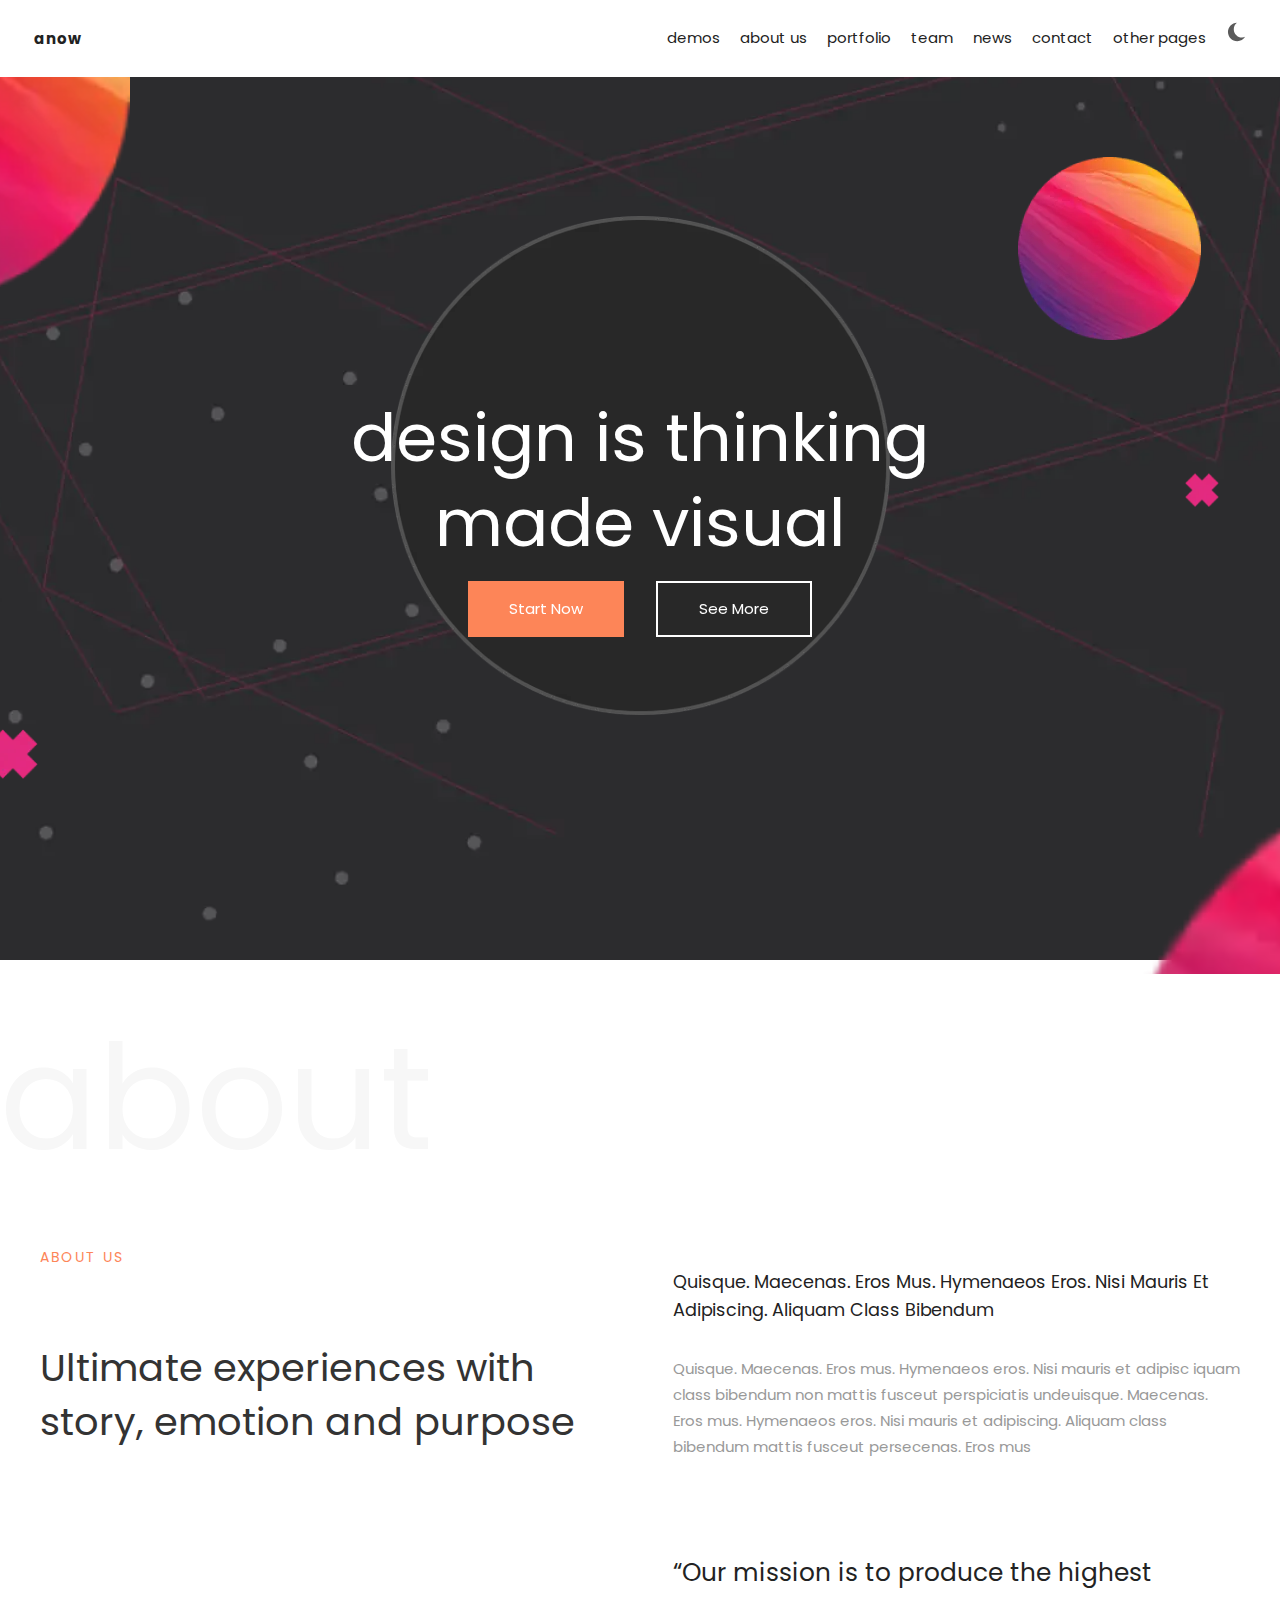
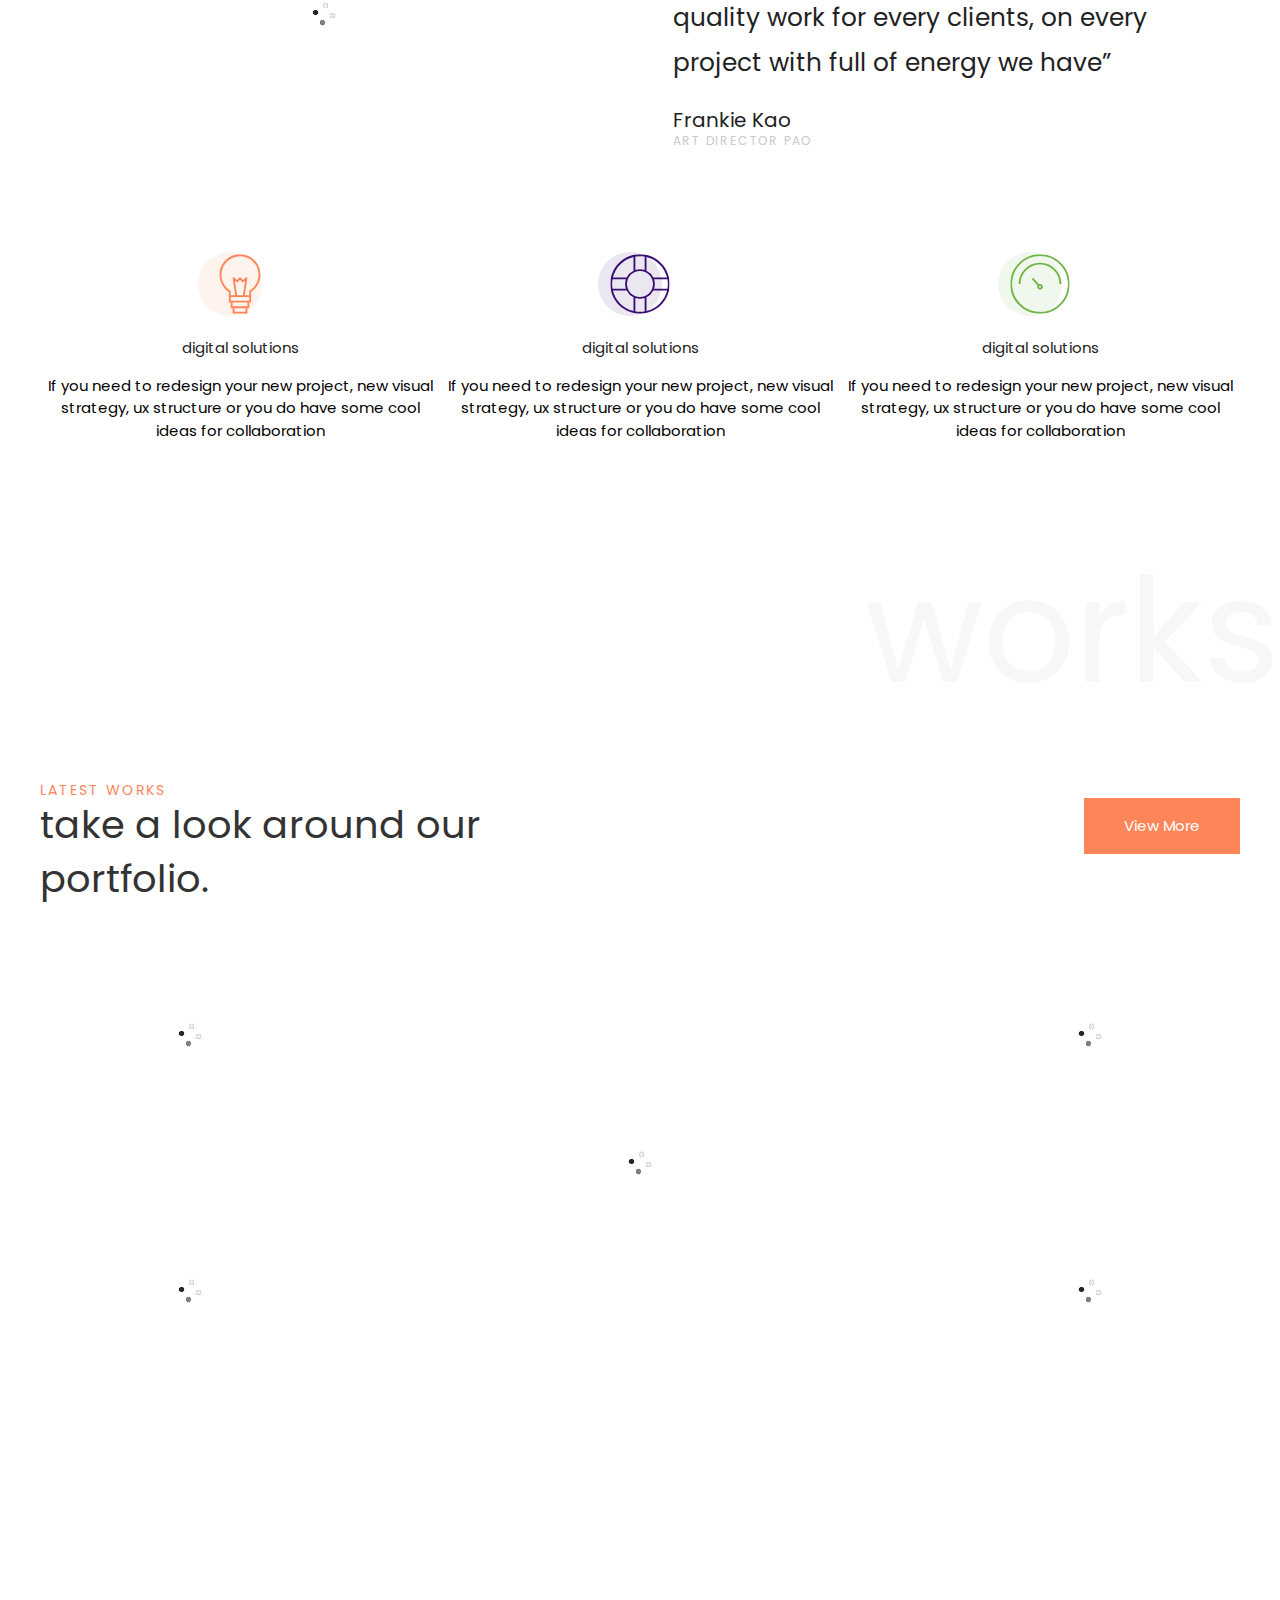
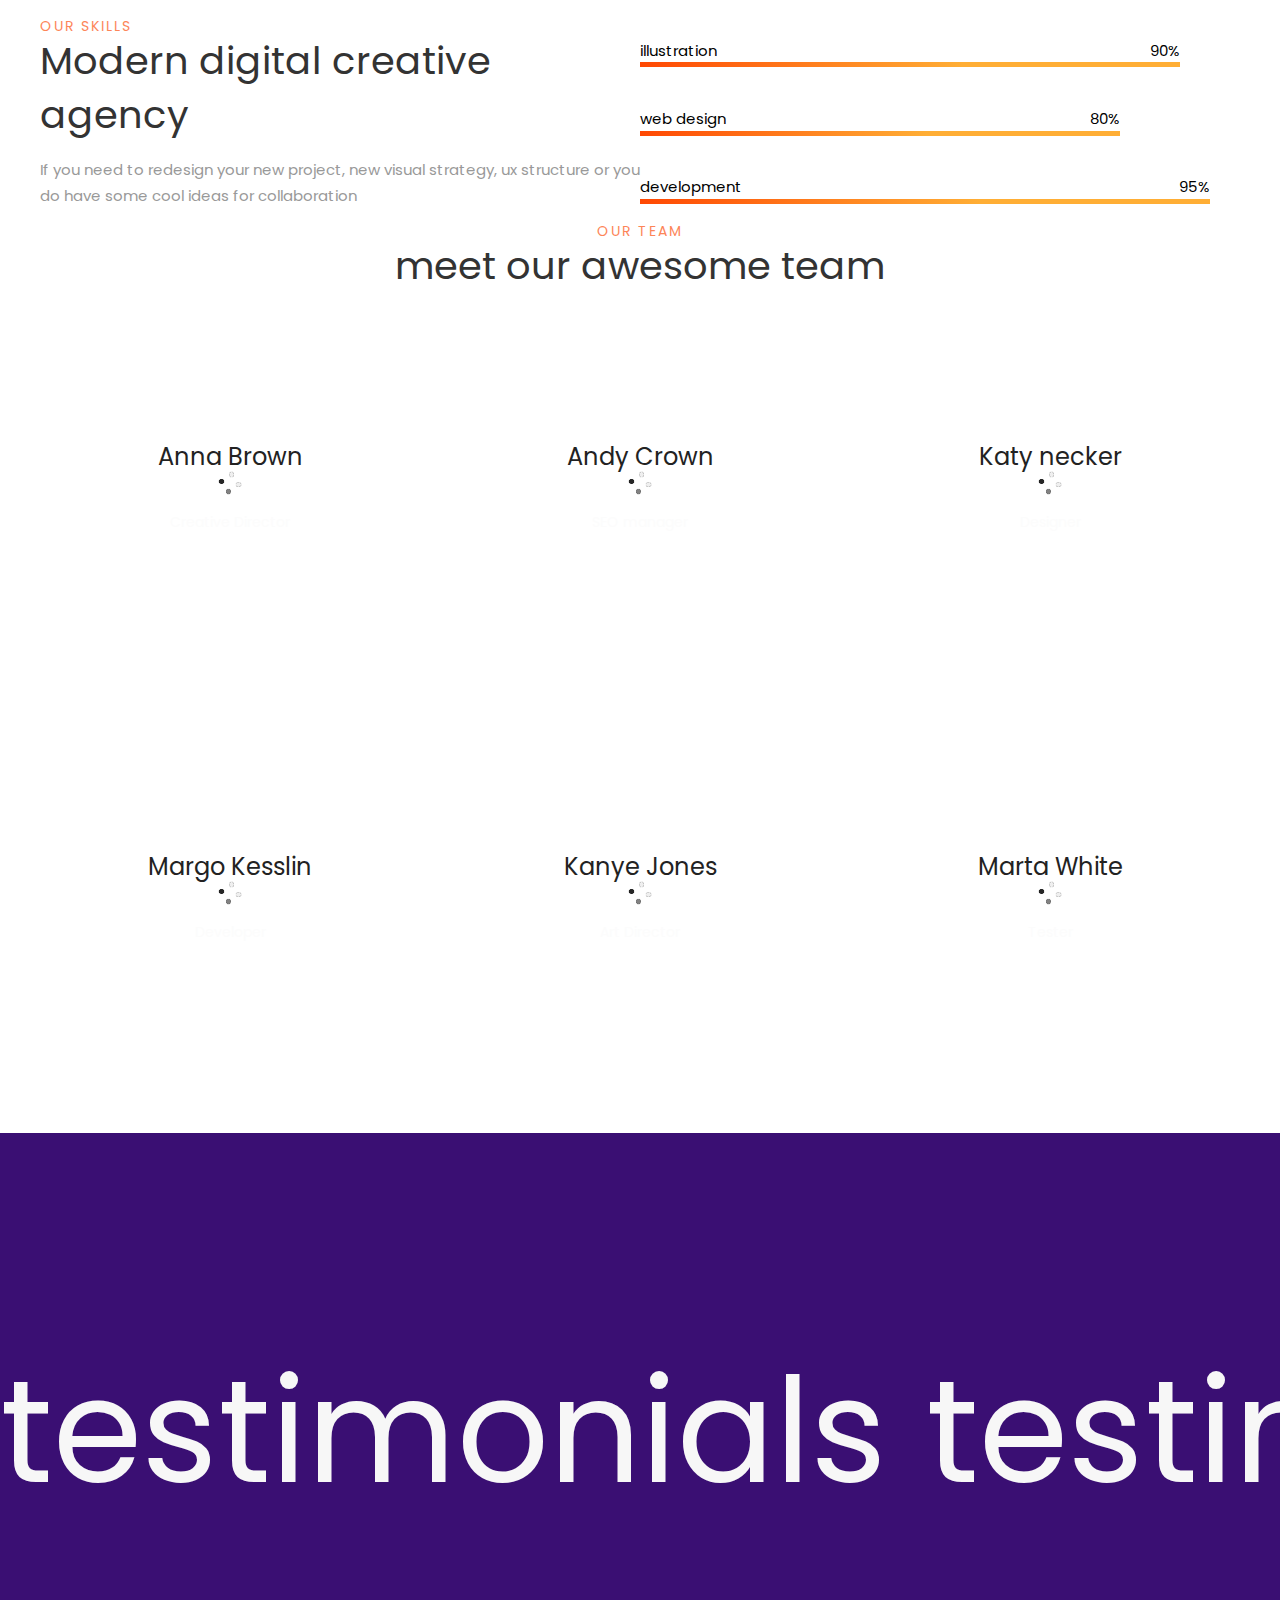
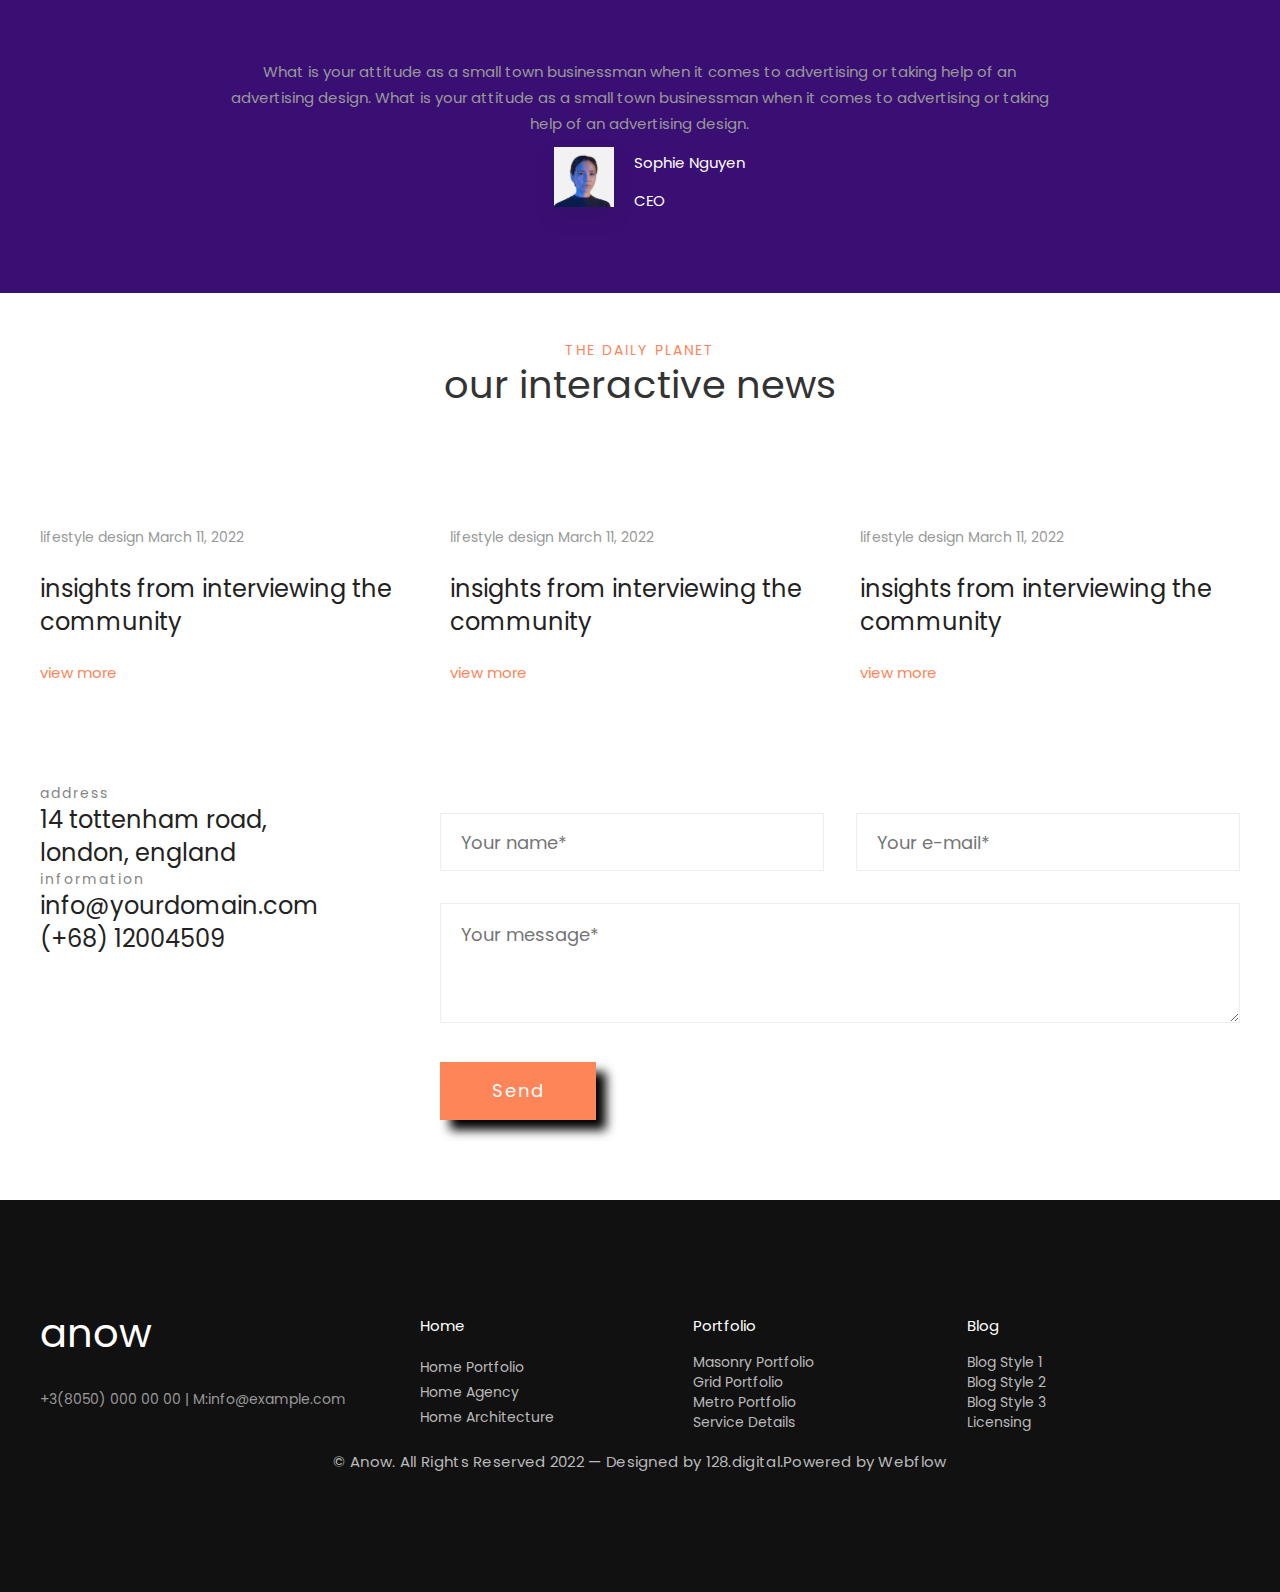
==== commit ea6276e3: "add sw" ====
--- a/index.html
+++ b/index.html
@@ -11,10 +11,10 @@
   <meta name="theme-color" content="#e5e5e5">
   <meta name="description" content="lEANSPIN description here.">
   <link rel="manifest" href="site.webmanifest">
-  <link rel="stylesheet" href="css/style.min.css?_v=20220824102117">
-  <style type="text/css">.header{position:absolute;top:0;left:0;width:100%;z-index:10;background-color:#fff;color:#222}.header__container{max-width:1440px;margin:0 auto;display:flex;padding:0 34px;align-items:center;justify-content:space-between;min-height:74px}.header__logo{font-family:Poppins;font-size:28px;font-weight:700;line-height:45px;letter-spacing:1.1000000238px;text-align:left;height:45px;width:86px;left:86px;top:6px;border-radius:nullpx;color:#222}.header--fixed{position:fixed;top:0;right:0;left:0;width:100%;-webkit-animation:fade .3s;animation:fade .3s}@-webkit-keyframes fade{from{transform:translateY(-100%)}to{transform:translateY(0)}}@keyframes fade{from{transform:translateY(-100%)}to{transform:translateY(0)}}.menu__icon{display:none}.menu__list>li{position:relative;margin:0 0 0 20px}.menu__link{color:inherit;font-size:15px}.menu__link:hover{text-decoration:none}.menu__sub-list{position:absolute;top:100%;right:0;background-color:#fff;padding:15px;min-width:200px}.menu__sub-list li{margin:0 0 10px 0}.menu__sub-list li:last-child{margin:0}.menu__sub-link{color:#222}.menu__sub-link:hover{text-decoration:underline}.menu__arrow{display:none}body._pc .menu__list>li:hover .menu__sub-list{opacity:1;visibility:visible;transform:translate(0,0);pointer-events:all}body._touch .menu__list>li{display:flex;align-items:center}body._touch .menu__link{flex:1 1 auto}body._touch .menu__arrow{display:block;width:0;height:0;margin:0 0 0 5px;transition:transform .3s ease 0s;border-left:5px solid transparent;border-right:5px solid transparent;border-top:10px solid #222}body._touch .menu__list>li._active .menu__sub-list{opacity:1;visibility:visible;transform:translate(0,0);pointer-events:all}body._touch .menu__list>li._active .menu__arrow{transform:rotate(-180deg)}.parallax{position:fixed;width:100%;height:100%;top:0;left:0}.parallax__container{display:flex;flex-direction:column;justify-content:center;align-items:center;position:absolute;top:74px;z-index:2;width:100%;height:100%}.parallax__title{font-family:Poppins;font-weight:400;line-height:85px;letter-spacing:0;text-align:center;color:#fff}.parallax__buttons{display:flex;justify-content:space-around;align-items:center}.parallax__buttons *{margin:1rem}.parallax__list{position:absolute;top:0;left:0;width:100%;height:100%}.parallax__list li{position:absolute;top:0;left:0;width:100%;height:100%}.parallax__bg{position:absolute;top:-5%;left:-5%;width:110%;height:110%;background:url(img/hero/image.webp) 50% 100%/cover no-repeat}.parallax__planet{position:absolute;width:100%;height:100%}.parallax__planet-0{background:url(img/hero/image-5.webp) 50% 100%/cover no-repeat;max-height:183px;max-width:183px;left:calc(50% - 91.5px + 469.7px);top:calc(50% - 91.5px - 217px)}.parallax__planet-1{background:url(img/hero/image-5.webp) 50% 100%/cover no-repeat;max-height:433px;max-width:433px;left:calc(50% - 216.5px - 726.3px);top:calc(50% - 216.5px - 379px)}.parallax__planet-2{background:url(img/hero/image-5.webp) 50% 0/cover no-repeat;max-width:936px;max-height:583px;top:calc(50% - 291.5px + 563px);right:-748.8px}.parallax__hole-0,.parallax__hole-1{max-width:499px;max-height:499px;top:calc(50% - 249.5px);left:calc(50% - 249.5px)}.parallax__hole-0{background:url(img/hero/image-6.webp) 100% 100%/contain no-repeat}.parallax__hole-1{background:url(img/hero/image-7.webp) 100% 100%/contain no-repeat}.parallax__cross-0{background:url(img/hero/image-4.webp) top/cover no-repeat;width:34px;height:34px;left:calc(50% - 17px + 562.2px);top:calc(50% - 17px + 24.5px)}.parallax__cross-1{background:url(img/hero/image-4.webp) top/cover no-repeat;width:50px;height:50px;left:calc(50% - 25px - 626.8px);top:calc(50% - 25px + 288.5px)}@media (min-width:767px){.parallax__title{font-size:calc(40px + 30 *(100vw / 1440))}.menu__list{display:flex;align-items:center}.menu__list>li{padding:10px 0}.menu__sub-list{transform:translate(0,10px);opacity:0;visibility:hidden;pointer-events:none;transition:all .3s ease 0s}}@media (max-width:767px){.parallax__title{font-size:calc(40px + 51 *((100vw - 320px)/ 1440))}.menu__icon{z-index:5;display:block;position:relative;width:30px;height:18px;cursor:pointer}.menu__icon span,.menu__icon::after,.menu__icon::before{position:absolute;left:0;width:100%;height:10%;transition:all .3s ease 0s;background-color:#222}.menu__icon::after,.menu__icon::before{content:""}.menu__icon::before{top:0}.menu__icon::after{bottom:0}.menu__icon span{top:50%;transform:scale(1) translate(0,-50%)}.menu__icon._active span{top:50%;transform:scale(0) translate(0,-50%)}.menu__icon._active::before{top:50%;transform:rotate(-45deg) translate(0,-50%)}.menu__icon._active::after{bottom:50%;transform:rotate(45deg) translate(0,50%)}.menu__body{position:fixed;top:0;left:-100%;width:100%;height:100%;background-color:#fff;padding:100px 30px 30px 30px;transition:left .3s ease 0s;overflow:auto}.menu__body._active{left:0}.menu__body::before{content:"";width:100%;height:70px;top:0;left:0;background-color:#912105;z-index:2}.menu__list>li{flex-wrap:wrap;margin:0 0 30px 0}.menu__list>li:last-child{margin-bottom:0}.menu__list>li._active .menu__sub-list{display:block}.menu__link{font-size:24px}.menu__sub-list{position:relative;background-color:rgba(34,34,34,.1333333333);flex:1 1 100%;margin:20px 0 0 0;display:none}.menu__sub-link{font-size:20px;color:#000}}@media (max-width:499px){.parallax__hole-0,.parallax__hole-1{left:0}}@media (max-width:400px){.header{width:110%}.header--fixed{width:100%}body{width:110%}}</style>
-  <link rel="stylesheet" href="css/landscape.min.css?_v=20220824102117" media="(orientation: landscape)">
-  <link rel="stylesheet" href="css/portrait.min.css?_v=20220824102117" media="(orientation: portrait)">
+  <link rel="stylesheet" href="css/style.min.css?_v=20220824104931">
+  <style type="text/css">.header{position:absolute;top:0;left:0;width:100%;z-index:10;background-color:#fff;color:#222}.header__container{max-width:1440px;margin:0 auto;display:flex;padding:0 34px;align-items:center;justify-content:space-between;min-height:74px}.header__logo{font-family:Poppins;font-size:28px;font-weight:700;line-height:45px;letter-spacing:1.1000000238px;text-align:left;height:45px;width:86px;left:86px;top:6px;border-radius:nullpx;color:#222}.header--fixed{position:fixed;top:0;right:0;left:0;width:100%;-webkit-animation:fade .3s;animation:fade .3s}@-webkit-keyframes fade{from{transform:translateY(-100%)}to{transform:translateY(0)}}@keyframes fade{from{transform:translateY(-100%)}to{transform:translateY(0)}}.menu__icon{display:none}.menu__list>li{position:relative;margin:0 0 0 20px}.menu__link{color:inherit;font-size:15px}.menu__link:hover{text-decoration:none}.menu__sub-list{position:absolute;top:100%;right:0;background-color:#fff;padding:15px;min-width:200px}.menu__sub-list li{margin:0 0 10px 0}.menu__sub-list li:last-child{margin:0}.menu__sub-link{color:#222}.menu__sub-link:hover{text-decoration:underline}.menu__arrow{display:none}body._pc .menu__list>li:hover .menu__sub-list{opacity:1;visibility:visible;transform:translate(0,0);pointer-events:all}body._touch .menu__list>li{display:flex;align-items:center}body._touch .menu__link{flex:1 1 auto}body._touch .menu__arrow{display:block;width:0;height:0;margin:0 0 0 5px;transition:transform .3s ease 0s;border-left:5px solid transparent;border-right:5px solid transparent;border-top:10px solid #222}body._touch .menu__list>li._active .menu__sub-list{opacity:1;visibility:visible;transform:translate(0,0);pointer-events:all}body._touch .menu__list>li._active .menu__arrow{transform:rotate(-180deg)}.parallax{position:fixed;width:100%;height:100%;top:0;left:0}.parallax__container{display:flex;flex-direction:column;justify-content:center;align-items:center;position:absolute;top:74px;z-index:2;width:100%;height:100%}.parallax__title{font-family:Poppins;font-weight:400;line-height:85px;letter-spacing:0;text-align:center;color:#fff}.parallax__buttons{display:flex;justify-content:space-around;align-items:center}.parallax__buttons *{margin:1rem}.parallax__list{position:absolute;top:0;left:0;width:100%;height:100%}.parallax__list li{position:absolute;top:0;left:0;width:100%;height:100%}.parallax__bg{position:absolute;top:-5%;left:-5%;width:110%;height:110%;background:url(../img/hero/image.webp) 50% 100%/cover no-repeat}.parallax__planet{position:absolute;width:100%;height:100%}.parallax__planet-0{background:url(../img/hero/image-5.webp) 50% 100%/cover no-repeat;max-height:183px;max-width:183px;left:calc(50% - 91.5px + 469.7px);top:calc(50% - 91.5px - 217px)}.parallax__planet-1{background:url(../img/hero/image-5.webp) 50% 100%/cover no-repeat;max-height:433px;max-width:433px;left:calc(50% - 216.5px - 726.3px);top:calc(50% - 216.5px - 379px)}.parallax__planet-2{background:url(../img/hero/image-5.webp) 50% 0/cover no-repeat;max-width:936px;max-height:583px;top:calc(50% - 291.5px + 563px);right:-748.8px}.parallax__hole-0,.parallax__hole-1{max-width:499px;max-height:499px;top:calc(50% - 249.5px);left:calc(50% - 249.5px)}.parallax__hole-0{background:url(../img/hero/image-6.webp) 100% 100%/contain no-repeat}.parallax__hole-1{background:url(../img/hero/image-7.webp) 100% 100%/contain no-repeat}.parallax__cross-0{background:url(../img/hero/image-4.webp) top/cover no-repeat;width:34px;height:34px;left:calc(50% - 17px + 562.2px);top:calc(50% - 17px + 24.5px)}.parallax__cross-1{background:url(../img/hero/image-4.webp) top/cover no-repeat;width:50px;height:50px;left:calc(50% - 25px - 626.8px);top:calc(50% - 25px + 288.5px)}@media (min-width:767px){.parallax__title{font-size:calc(40px + 30 *(100vw / 1440))}.menu__list{display:flex;align-items:center}.menu__list>li{padding:10px 0}.menu__sub-list{transform:translate(0,10px);opacity:0;visibility:hidden;pointer-events:none;transition:all .3s ease 0s}}@media (max-width:767px){.parallax__title{font-size:calc(40px + 51 *((100vw - 320px)/ 1440))}.menu__icon{z-index:5;display:block;position:relative;width:30px;height:18px;cursor:pointer}.menu__icon span,.menu__icon::after,.menu__icon::before{position:absolute;left:0;width:100%;height:10%;transition:all .3s ease 0s;background-color:#222}.menu__icon::after,.menu__icon::before{content:""}.menu__icon::before{top:0}.menu__icon::after{bottom:0}.menu__icon span{top:50%;transform:scale(1) translate(0,-50%)}.menu__icon._active span{top:50%;transform:scale(0) translate(0,-50%)}.menu__icon._active::before{top:50%;transform:rotate(-45deg) translate(0,-50%)}.menu__icon._active::after{bottom:50%;transform:rotate(45deg) translate(0,50%)}.menu__body{position:fixed;top:0;left:-100%;width:100%;height:100%;background-color:#fff;padding:100px 30px 30px 30px;transition:left .3s ease 0s;overflow:auto}.menu__body._active{left:0}.menu__body::before{content:"";width:100%;height:70px;top:0;left:0;background-color:#912105;z-index:2}.menu__list>li{flex-wrap:wrap;margin:0 0 30px 0}.menu__list>li:last-child{margin-bottom:0}.menu__list>li._active .menu__sub-list{display:block}.menu__link{font-size:24px}.menu__sub-list{position:relative;background-color:rgba(34,34,34,.1333333333);flex:1 1 100%;margin:20px 0 0 0;display:none}.menu__sub-link{font-size:20px;color:#000}}@media (max-width:499px){.parallax__hole-0,.parallax__hole-1{left:0}}@media (max-width:400px){.header{width:110%}.header--fixed{width:100%}body{width:110%}}</style>
+  <link rel="stylesheet" href="css/landscape.min.css?_v=20220824104931" media="(orientation: landscape)">
+  <link rel="stylesheet" href="css/portrait.min.css?_v=20220824104931" media="(orientation: portrait)">
   <title>Title this page</title>
 </head>
 <body>
@@ -353,5 +353,13 @@
       </div>
     </footer>
   </div>
-  <script src="js/app.min.js?_v=20220824102117"></script>
+  <script src="js/app.min.js?_v=20220824104931"></script>
+  <script>
+    if ('serviceWorker' in navigator) {
+        // Register a service worker after the load event
+        window.addEventListener('load', () => {
+            navigator.serviceWorker.register('sw.js');
+        });
+    }
+  </script>
 </body>--- a/css/landscape.min.css
+++ b/css/landscape.min.css
@@ -1 +1 @@
-@charset "UTF-8";.no-webp .icon-box{background:#ccc url([data-uri]) top left repeat}.icon-box{margin:0;width:144px;height:144px;position:relative;border:1px solid #ccc;display:table-cell;vertical-align:middle;text-align:center}.icon{display:inline;display:inline-block}.svg-avatar-dims{width:100px;height:100px}.svg-cross-dims{width:50px;height:50px}.svg-hole-dims{width:64px;height:64px}.svg-lamp-dims{width:44px;height:64px;transform:scale(1.35)}.svg-speed-dims{width:44px}main>section:last-of-type{position:relative}.form{width:100%;margin:0 auto;padding:30px 0}.form *{outline:0}.form__body{display:grid;grid-template-columns:repeat(auto-fit,minmax(300px,auto));grid-gap:2rem}.form__body::after{content:"";position:absolute;top:25%;left:0;width:100%;height:100%;background:rgba(51,51,51,.9) url(../../img/loading.gif) center center no-repeat;opacity:0;visibility:hidden;transition:all .5s ease 0s}.form__body._sending::after{opacity:1;visibility:visible}.form__title{font-size:40px;font-weight:700;margin-top:30px}.form__item:nth-of-type(3){-ms-grid-column-span:2;grid-column:span 2}.form__label{font-size:18px;display:none;margin:0 0 10px 0}.form__input{height:58px;padding:0 20px;width:100%;font-size:18px;transition:all .3s ease 0s;border:1px solid #eee;box-sizing:border-box}.form__input:focus{box-shadow:0 0 3px green}.form__input._error{border-color:#fd8558}.form .__btn{display:flex;justify-content:center;align-items:center;min-height:58px;background-color:#fd8558;color:#fff;font-size:18px;letter-spacing:2px;text-align:center;cursor:pointer;box-shadow:10px 10px 10px 0 #000;position:relative;top:0}.form .__btn:hover{background-color:#6bac6b}.form .__btn:active{top:3px;box-shadow:5px 5px 10px 0 #000}textarea.form__input{min-height:120px;resize:vertical;padding:20px}.options{padding:10px 0 0 0}.options__item{margin:0 0 10px 0}.options__input{display:none}.options__label{position:relative;display:inline-flex;font-size:16px;line-height:140%;align-items:center;cursor:pointer}.options__label::before{content:"";align-items:flex-start;flex:0 0 24px;height:24px;background-color:rgba(255,255,255,.4);border-radius:50%;margin:0 10px 0 0}.options__label::after{transition:transform .5s ease 0s;content:"";position:absolute;top:14px;left:4px;width:16px;height:16px;background-color:#7a956b;border-radius:50%;transform:scale(0)}.options__input:checked+.options__label::after{transform:scale(1)}select{height:50px;width:100%;border-radius:5px;font-size:18px;padding:0 20px;cursor:pointer}.file__item{position:relative}.file__input{position:absolute;top:0;left:0;width:100%;height:100%;opacity:0;font-size:0;cursor:pointer}.file__button{display:inline-flex;min-height:40px;border-radius:30px;justify-content:center;align-items:center;background-color:#77608d;padding:0 20px}.file__preview{display:inline-block;max-width:100px;padding:10px 0 0 0}.file__preview img{max-width:100%}.checkbox__input{display:none}.checkbox__label{position:relative;cursor:pointer;display:inline-flex;align-items:center;font-size:16px;line-height:140%}.checkbox__label::before{content:"";align-self:flex-start;flex:0 0 24px;height:24px;background-color:rgba(255,255,255,.4);border-radius:4px;margin:0 10px 0 0}.checkbox__label::after{transition:transform 1s ease 0s;content:"";position:absolute;top:4px;left:4px;width:16px;height:16px;background-color:#7a956b;border-radius:4px;transform:scale(0)}.checkbox__label a{color:green}.checkbox__input:checked+.checkbox__label::after{transform:scale(1)}footer{background:#111;color:#fff;padding:100px 0}footer .container{display:grid;grid-template-columns:repeat(auto-fit,minmax(200px,auto));max-width:1200px;margin:0 auto}footer a{color:#bababa}footer a:focus,footer a:hover{color:#fd8558}.__footer-logo{display:grid;place-items:center start}.__footer-logo .menu__link{font-size:40px;line-height:52px}.__footer-logo address{display:flex;place-items:center center;flex-wrap:wrap;font-family:Poppins;font-style:normal;font-size:14px;line-height:23px;color:#999}.__footer-logo address a{color:#999}.__footer-menu{display:grid;white-space:nowrap}.__footer-menu a{font-size:14px;line-height:20px}.__footer-copy{display:flex;justify-content:center;align-items:center;flex-wrap:wrap;font-size:15px;line-height:30px;letter-spacing:.3000000119px;text-align:center;color:#bababa}.__footer-copy p.__txt-white::before{content:" "}@media (orientation:landscape) and (min-width:767px){.testimonials .marquee .js-marquee-wrapper{font-size:calc(100px + 50 *(100vw / 1440))}}@media (max-width:767px){.form__item:nth-of-type(3){-ms-grid-column-span:1;grid-column:span 1}}@media (orientation:landscape) and (max-width:767px){.testimonials .marquee .js-marquee-wrapper{font-size:calc(100px + 85 *((100vw - 320px)/ 1440))}}@media (orientation:landscape){.page__container{grid-template-columns:repeat(12,1fr)}.about .page__container{grid-column-gap:65px}.about .page__container::after{content:"about";position:absolute;top:52px;left:0}.about .page__title{grid-column:1/7}.about .page__sub-title{grid-column:1/7}.about .page__text{grid-column:7/13}.about .page__text-black{grid-column:7/13;grid-row:1/2}.about .page__text-big{grid-column:7/13;padding:50px 0 0 0}.about .page__image{grid-column:1/7;grid-row:span 3;max-width:600px;max-height:441px;overflow:hidden}.about .page__image img{position:absolute;width:200%;top:0;left:0;-webkit-animation-name:ken-burns;animation-name:ken-burns;-webkit-animation-duration:80s;animation-duration:80s;-webkit-animation-timing-function:ease;animation-timing-function:ease;-webkit-animation-iteration-count:infinite;animation-iteration-count:infinite}.about .page__signature{grid-column:7/13}.about .page__card-Icons{grid-column:1/13;display:flex}.about .page__card-Icons .page__card-header{position:relative;background:0 0}.about .page__card-Icons .page__card-header::after{content:"";position:absolute;top:0;left:-20px;width:64px;height:64px;border-radius:50%}.about .page__card-Icons .page__card:nth-child(1) .page__card-header::after{background-color:rgba(253,133,88,.1019607843)}.about .page__card-Icons .page__card:nth-child(2) .page__card-header::after{background-color:rgba(58,15,115,.1019607843)}.about .page__card-Icons .page__card:nth-child(3) .page__card-header::after{background-color:rgba(112,180,70,.1019607843)}@-webkit-keyframes ken-burns{0%{transform:translate(0,0)}25%{transform:translate(-50%,-50%)}50%{transform:translate(0,-50%) scale(1.2)}75%{transform:translate(-50%,0)}100%{transform:translate(0,0)}}@keyframes ken-burns{0%{transform:translate(0,0)}25%{transform:translate(-50%,-50%)}50%{transform:translate(0,-50%) scale(1.2)}75%{transform:translate(-50%,0)}100%{transform:translate(0,0)}}.works .page__container::after{content:"works";position:absolute;top:52px;right:0}.works .page__sub-title,.works .page__title{grid-column:1/7}.works .page__button{grid-column:7/13;display:flex;justify-content:end;align-items:flex-start}.works .page__gallery{grid-column:1/13;display:grid;grid-template-columns:repeat(4,1fr);grid-template-rows:repeat(auto-fill,minmax(200px,auto))}.works .page__gallery .page__image:first-child{grid-column:1/2;grid-row:1/2}.works .page__gallery .page__image:nth-child(2){grid-column:4/5;grid-row:1/2}.works .page__gallery .page__image:nth-child(3){grid-column:2/4;grid-row:1/3}.works .page__gallery .page__image:nth-child(4){grid-column:1/2;grid-row:2/3}.works .page__progress{grid-column:1/13;display:grid;grid-template-columns:repeat(2,1fr)}.works .page__progress .page__title{grid-row:1/2}.works .page__progress .page__sub-title{grid-column:1/2;grid-row:2/3}.works .page__progress .page__text{grid-row:3/4}.works .page__progress .__progress{grid-column:2/3;grid-row:1/4;display:grid}.works .page__card{position:relative;padding:0}.works .page__card-list{grid-column:1/13;text-align:center}.works .page__card-list .page__title{text-align:center;width:100%}.works .page__card-Team{display:grid;grid-template-columns:repeat(3,1fr);gap:30px}.works .page__card-header{width:100%;display:inline-block;overflow:hidden;pointer-events:all}.works .page__card-header img{transition:1s;display:block}.works .page__card-header:focus img,.works .page__card-header:hover img{transform:scale(1.2)}.works .page__card-body{position:absolute;display:flex;flex-direction:column;justify-content:center;align-items:center;pointer-events:none}.works .page__card-title{font-family:Poppins;font-size:24px;font-weight:400;line-height:30px;letter-spacing:0;text-align:center;color:#fff}.works .page__card-text{font-family:Poppins;font-size:14px;font-weight:400;line-height:24px;letter-spacing:0;text-align:center;color:#fcfcfc}.testimonials{background:#3a0f73}.testimonials .marquee{position:relative;top:calc(50% - 300px);width:100%}.testimonials .marquee .js-marquee-wrapper{position:absolute;font-family:Poppins;font-weight:400;line-height:145px;letter-spacing:.1000000015px;text-align:left;color:#f7f7f7}.testimonials .page__container{max-width:100%;height:760px;grid-template-rows:repeat(2,maxcontent);place-content:end center;overflow-x:hidden}.testimonials .page__author,.testimonials .page__text{grid-column:1/13;margin:0 auto}.testimonials .page__text{text-align:center;max-width:824px}.testimonials .page__author{display:grid;grid-template-columns:repeat(2,maxcontent);grid-template-rows:repeat(2,maxcontent);width:-webkit-max-content;width:-moz-max-content;width:max-content}.testimonials .page__author-image{grid-row:1/3}.testimonials .page__author-name{display:flex;justify-content:end;align-items:center}.testimonials .page__author-position{grid-column:2/3}.news .page__sub-title,.news .page__title{grid-column:1/13;text-align:center}.news .page__title{margin:0 auto}.news .page__card-News{grid-column:1/13;display:grid;grid-template-columns:repeat(auto-fill,minmax(300px,auto));gap:30px}.news .page__card{margin-bottom:100px}.news .page__card-header{height:100%;display:inline-block;overflow:hidden;pointer-events:all}.news .page__card-header img{transition:1s;display:block}.news .page__card-header:focus img,.news .page__card-header:hover img{transform:scale(1.2)}.news .page__card-data{font-family:Poppins;font-size:14px;font-weight:400;line-height:21px;letter-spacing:0;text-align:left;color:#999}.news .page__card-title{font-family:Poppins;font-size:24px;font-weight:400;line-height:33px;letter-spacing:0;text-align:left}.news .page__card-link{font-family:Poppins;font-size:15px;font-weight:400;line-height:21px;letter-spacing:0;text-align:left;color:#fd8558}.news .page__info{grid-column:1/4}.news .page__info-address,.news .page__info-mail,.news .page__info-tel{font-family:Poppins;font-size:24px;font-weight:400;line-height:33px;letter-spacing:0;text-align:left}.news .page__info-title{font-family:Poppins;font-size:14px;font-weight:400;line-height:20px;letter-spacing:2px;text-align:left;color:#858585}.news .page__form{grid-column:5/13;order:1}}.webp .icon-box{background:#ccc url([data-uri]) top left repeat}+@charset "UTF-8";.no-webp .icon-box{background:#ccc url([data-uri]) top left repeat}.icon-box{margin:0;width:144px;height:144px;position:relative;border:1px solid #ccc;display:table-cell;vertical-align:middle;text-align:center}.icon{display:inline;display:inline-block}.svg-avatar-dims{width:100px;height:100px}.svg-cross-dims{width:50px;height:50px}.svg-hole-dims{width:64px;height:64px}.svg-lamp-dims{width:44px;height:64px;transform:scale(1.35)}.svg-speed-dims{width:44px}main>section:last-of-type{position:relative}.form{width:100%;margin:0 auto;padding:30px 0}.form *{outline:0}.form__body{display:grid;grid-template-columns:repeat(auto-fit,minmax(300px,auto));grid-gap:2rem}.form__body::after{content:"";position:absolute;top:25%;left:0;width:100%;height:100%;background:rgba(51,51,51,.9) url(../img/loading.gif) center center no-repeat;opacity:0;visibility:hidden;transition:all .5s ease 0s}.form__body._sending::after{opacity:1;visibility:visible}.form__title{font-size:40px;font-weight:700;margin-top:30px}.form__item:nth-of-type(3){-ms-grid-column-span:2;grid-column:span 2}.form__label{font-size:18px;display:none;margin:0 0 10px 0}.form__input{height:58px;padding:0 20px;width:100%;font-size:18px;transition:all .3s ease 0s;border:1px solid #eee;box-sizing:border-box}.form__input:focus{box-shadow:0 0 3px green}.form__input._error{border-color:#fd8558}.form .__btn{display:flex;justify-content:center;align-items:center;min-height:58px;background-color:#fd8558;color:#fff;font-size:18px;letter-spacing:2px;text-align:center;cursor:pointer;box-shadow:10px 10px 10px 0 #000;position:relative;top:0}.form .__btn:hover{background-color:#6bac6b}.form .__btn:active{top:3px;box-shadow:5px 5px 10px 0 #000}textarea.form__input{min-height:120px;resize:vertical;padding:20px}.options{padding:10px 0 0 0}.options__item{margin:0 0 10px 0}.options__input{display:none}.options__label{position:relative;display:inline-flex;font-size:16px;line-height:140%;align-items:center;cursor:pointer}.options__label::before{content:"";align-items:flex-start;flex:0 0 24px;height:24px;background-color:rgba(255,255,255,.4);border-radius:50%;margin:0 10px 0 0}.options__label::after{transition:transform .5s ease 0s;content:"";position:absolute;top:14px;left:4px;width:16px;height:16px;background-color:#7a956b;border-radius:50%;transform:scale(0)}.options__input:checked+.options__label::after{transform:scale(1)}select{height:50px;width:100%;border-radius:5px;font-size:18px;padding:0 20px;cursor:pointer}.file__item{position:relative}.file__input{position:absolute;top:0;left:0;width:100%;height:100%;opacity:0;font-size:0;cursor:pointer}.file__button{display:inline-flex;min-height:40px;border-radius:30px;justify-content:center;align-items:center;background-color:#77608d;padding:0 20px}.file__preview{display:inline-block;max-width:100px;padding:10px 0 0 0}.file__preview img{max-width:100%}.checkbox__input{display:none}.checkbox__label{position:relative;cursor:pointer;display:inline-flex;align-items:center;font-size:16px;line-height:140%}.checkbox__label::before{content:"";align-self:flex-start;flex:0 0 24px;height:24px;background-color:rgba(255,255,255,.4);border-radius:4px;margin:0 10px 0 0}.checkbox__label::after{transition:transform 1s ease 0s;content:"";position:absolute;top:4px;left:4px;width:16px;height:16px;background-color:#7a956b;border-radius:4px;transform:scale(0)}.checkbox__label a{color:green}.checkbox__input:checked+.checkbox__label::after{transform:scale(1)}footer{background:#111;color:#fff;padding:100px 0}footer .container{display:grid;grid-template-columns:repeat(auto-fit,minmax(200px,auto));max-width:1200px;margin:0 auto}footer a{color:#bababa}footer a:focus,footer a:hover{color:#fd8558}.__footer-logo{display:grid;place-items:center start}.__footer-logo .menu__link{font-size:40px;line-height:52px}.__footer-logo address{display:flex;place-items:center center;flex-wrap:wrap;font-family:Poppins;font-style:normal;font-size:14px;line-height:23px;color:#999}.__footer-logo address a{color:#999}.__footer-menu{display:grid;white-space:nowrap}.__footer-menu a{font-size:14px;line-height:20px}.__footer-copy{display:flex;justify-content:center;align-items:center;flex-wrap:wrap;font-size:15px;line-height:30px;letter-spacing:.3000000119px;text-align:center;color:#bababa}.__footer-copy p.__txt-white::before{content:" "}@media (orientation:landscape) and (min-width:767px){.testimonials .marquee .js-marquee-wrapper{font-size:calc(100px + 50 *(100vw / 1440))}}@media (max-width:767px){.form__item:nth-of-type(3){-ms-grid-column-span:1;grid-column:span 1}}@media (orientation:landscape) and (max-width:767px){.testimonials .marquee .js-marquee-wrapper{font-size:calc(100px + 85 *((100vw - 320px)/ 1440))}}@media (orientation:landscape){.page__container{grid-template-columns:repeat(12,1fr)}.about .page__container{grid-column-gap:65px}.about .page__container::after{content:"about";position:absolute;top:52px;left:0}.about .page__title{grid-column:1/7}.about .page__sub-title{grid-column:1/7}.about .page__text{grid-column:7/13}.about .page__text-black{grid-column:7/13;grid-row:1/2}.about .page__text-big{grid-column:7/13;padding:50px 0 0 0}.about .page__image{grid-column:1/7;grid-row:span 3;max-width:600px;max-height:441px;overflow:hidden}.about .page__image img{position:absolute;width:200%;top:0;left:0;-webkit-animation-name:ken-burns;animation-name:ken-burns;-webkit-animation-duration:80s;animation-duration:80s;-webkit-animation-timing-function:ease;animation-timing-function:ease;-webkit-animation-iteration-count:infinite;animation-iteration-count:infinite}.about .page__signature{grid-column:7/13}.about .page__card-Icons{grid-column:1/13;display:flex}.about .page__card-Icons .page__card-header{position:relative;background:0 0}.about .page__card-Icons .page__card-header::after{content:"";position:absolute;top:0;left:-20px;width:64px;height:64px;border-radius:50%}.about .page__card-Icons .page__card:nth-child(1) .page__card-header::after{background-color:rgba(253,133,88,.1019607843)}.about .page__card-Icons .page__card:nth-child(2) .page__card-header::after{background-color:rgba(58,15,115,.1019607843)}.about .page__card-Icons .page__card:nth-child(3) .page__card-header::after{background-color:rgba(112,180,70,.1019607843)}@-webkit-keyframes ken-burns{0%{transform:translate(0,0)}25%{transform:translate(-50%,-50%)}50%{transform:translate(0,-50%) scale(1.2)}75%{transform:translate(-50%,0)}100%{transform:translate(0,0)}}@keyframes ken-burns{0%{transform:translate(0,0)}25%{transform:translate(-50%,-50%)}50%{transform:translate(0,-50%) scale(1.2)}75%{transform:translate(-50%,0)}100%{transform:translate(0,0)}}.works .page__container::after{content:"works";position:absolute;top:52px;right:0}.works .page__sub-title,.works .page__title{grid-column:1/7}.works .page__button{grid-column:7/13;display:flex;justify-content:end;align-items:flex-start}.works .page__gallery{grid-column:1/13;display:grid;grid-template-columns:repeat(4,1fr);grid-template-rows:repeat(auto-fill,minmax(200px,auto))}.works .page__gallery .page__image:first-child{grid-column:1/2;grid-row:1/2}.works .page__gallery .page__image:nth-child(2){grid-column:4/5;grid-row:1/2}.works .page__gallery .page__image:nth-child(3){grid-column:2/4;grid-row:1/3}.works .page__gallery .page__image:nth-child(4){grid-column:1/2;grid-row:2/3}.works .page__progress{grid-column:1/13;display:grid;grid-template-columns:repeat(2,1fr)}.works .page__progress .page__title{grid-row:1/2}.works .page__progress .page__sub-title{grid-column:1/2;grid-row:2/3}.works .page__progress .page__text{grid-row:3/4}.works .page__progress .__progress{grid-column:2/3;grid-row:1/4;display:grid}.works .page__card{position:relative;padding:0}.works .page__card-list{grid-column:1/13;text-align:center}.works .page__card-list .page__title{text-align:center;width:100%}.works .page__card-Team{display:grid;grid-template-columns:repeat(3,1fr);gap:30px}.works .page__card-header{width:100%;display:inline-block;overflow:hidden;pointer-events:all}.works .page__card-header img{transition:1s;display:block}.works .page__card-header:focus img,.works .page__card-header:hover img{transform:scale(1.2)}.works .page__card-body{position:absolute;display:flex;flex-direction:column;justify-content:center;align-items:center;pointer-events:none}.works .page__card-title{font-family:Poppins;font-size:24px;font-weight:400;line-height:30px;letter-spacing:0;text-align:center;color:#fff}.works .page__card-text{font-family:Poppins;font-size:14px;font-weight:400;line-height:24px;letter-spacing:0;text-align:center;color:#fcfcfc}.testimonials{background:#3a0f73}.testimonials .marquee{position:relative;top:calc(50% - 300px);width:100%}.testimonials .marquee .js-marquee-wrapper{position:absolute;font-family:Poppins;font-weight:400;line-height:145px;letter-spacing:.1000000015px;text-align:left;color:#f7f7f7}.testimonials .page__container{max-width:100%;height:760px;grid-template-rows:repeat(2,maxcontent);place-content:end center;overflow-x:hidden}.testimonials .page__author,.testimonials .page__text{grid-column:1/13;margin:0 auto}.testimonials .page__text{text-align:center;max-width:824px}.testimonials .page__author{display:grid;grid-template-columns:repeat(2,maxcontent);grid-template-rows:repeat(2,maxcontent);width:-webkit-max-content;width:-moz-max-content;width:max-content}.testimonials .page__author-image{grid-row:1/3}.testimonials .page__author-name{display:flex;justify-content:end;align-items:center}.testimonials .page__author-position{grid-column:2/3}.news .page__sub-title,.news .page__title{grid-column:1/13;text-align:center}.news .page__title{margin:0 auto}.news .page__card-News{grid-column:1/13;display:grid;grid-template-columns:repeat(auto-fill,minmax(300px,auto));gap:30px}.news .page__card{margin-bottom:100px}.news .page__card-header{height:100%;display:inline-block;overflow:hidden;pointer-events:all}.news .page__card-header img{transition:1s;display:block}.news .page__card-header:focus img,.news .page__card-header:hover img{transform:scale(1.2)}.news .page__card-data{font-family:Poppins;font-size:14px;font-weight:400;line-height:21px;letter-spacing:0;text-align:left;color:#999}.news .page__card-title{font-family:Poppins;font-size:24px;font-weight:400;line-height:33px;letter-spacing:0;text-align:left}.news .page__card-link{font-family:Poppins;font-size:15px;font-weight:400;line-height:21px;letter-spacing:0;text-align:left;color:#fd8558}.news .page__info{grid-column:1/4}.news .page__info-address,.news .page__info-mail,.news .page__info-tel{font-family:Poppins;font-size:24px;font-weight:400;line-height:33px;letter-spacing:0;text-align:left}.news .page__info-title{font-family:Poppins;font-size:14px;font-weight:400;line-height:20px;letter-spacing:2px;text-align:left;color:#858585}.news .page__form{grid-column:5/13;order:1}}.webp .icon-box{background:#ccc url([data-uri]) top left repeat}--- a/css/portrait.min.css
+++ b/css/portrait.min.css
@@ -1 +1 @@
-@charset "UTF-8";.no-webp .icon-box{background:#ccc url([data-uri]) top left repeat}.icon-box{margin:0;width:144px;height:144px;position:relative;border:1px solid #ccc;display:table-cell;vertical-align:middle;text-align:center}.icon{display:inline;display:inline-block}.svg-avatar-dims{width:100px;height:100px}.svg-cross-dims{width:50px;height:50px}.svg-hole-dims{width:64px;height:64px}.svg-lamp-dims{width:44px;height:64px;transform:scale(1.35)}.svg-speed-dims{width:44px}main>section:last-of-type{position:relative}.form{width:100%;margin:0 auto;padding:30px 0}.form *{outline:0}.form__body{display:grid;grid-template-columns:repeat(auto-fit,minmax(300px,auto));grid-gap:2rem}.form__body::after{content:"";position:absolute;top:25%;left:0;width:100%;height:100%;background:rgba(51,51,51,.9) url(../../img/loading.gif) center center no-repeat;opacity:0;visibility:hidden;transition:all .5s ease 0s}.form__body._sending::after{opacity:1;visibility:visible}.form__title{font-size:40px;font-weight:700;margin-top:30px}.form__item:nth-of-type(3){-ms-grid-column-span:2;grid-column:span 2}.form__label{font-size:18px;display:none;margin:0 0 10px 0}.form__input{height:58px;padding:0 20px;width:100%;font-size:18px;transition:all .3s ease 0s;border:1px solid #eee;box-sizing:border-box}.form__input:focus{box-shadow:0 0 3px green}.form__input._error{border-color:#fd8558}.form .__btn{display:flex;justify-content:center;align-items:center;min-height:58px;background-color:#fd8558;color:#fff;font-size:18px;letter-spacing:2px;text-align:center;cursor:pointer;box-shadow:10px 10px 10px 0 #000;position:relative;top:0}.form .__btn:hover{background-color:#6bac6b}.form .__btn:active{top:3px;box-shadow:5px 5px 10px 0 #000}textarea.form__input{min-height:120px;resize:vertical;padding:20px}.options{padding:10px 0 0 0}.options__item{margin:0 0 10px 0}.options__input{display:none}.options__label{position:relative;display:inline-flex;font-size:16px;line-height:140%;align-items:center;cursor:pointer}.options__label::before{content:"";align-items:flex-start;flex:0 0 24px;height:24px;background-color:rgba(255,255,255,.4);border-radius:50%;margin:0 10px 0 0}.options__label::after{transition:transform .5s ease 0s;content:"";position:absolute;top:14px;left:4px;width:16px;height:16px;background-color:#7a956b;border-radius:50%;transform:scale(0)}.options__input:checked+.options__label::after{transform:scale(1)}select{height:50px;width:100%;border-radius:5px;font-size:18px;padding:0 20px;cursor:pointer}.file__item{position:relative}.file__input{position:absolute;top:0;left:0;width:100%;height:100%;opacity:0;font-size:0;cursor:pointer}.file__button{display:inline-flex;min-height:40px;border-radius:30px;justify-content:center;align-items:center;background-color:#77608d;padding:0 20px}.file__preview{display:inline-block;max-width:100px;padding:10px 0 0 0}.file__preview img{max-width:100%}.checkbox__input{display:none}.checkbox__label{position:relative;cursor:pointer;display:inline-flex;align-items:center;font-size:16px;line-height:140%}.checkbox__label::before{content:"";align-self:flex-start;flex:0 0 24px;height:24px;background-color:rgba(255,255,255,.4);border-radius:4px;margin:0 10px 0 0}.checkbox__label::after{transition:transform 1s ease 0s;content:"";position:absolute;top:4px;left:4px;width:16px;height:16px;background-color:#7a956b;border-radius:4px;transform:scale(0)}.checkbox__label a{color:green}.checkbox__input:checked+.checkbox__label::after{transform:scale(1)}footer{background:#111;color:#fff;padding:100px 0}footer .container{display:grid;grid-template-columns:repeat(auto-fit,minmax(200px,auto));max-width:1200px;margin:0 auto}footer a{color:#bababa}footer a:focus,footer a:hover{color:#fd8558}.__footer-logo{display:grid;place-items:center start}.__footer-logo .menu__link{font-size:40px;line-height:52px}.__footer-logo address{display:flex;place-items:center center;flex-wrap:wrap;font-family:Poppins;font-style:normal;font-size:14px;line-height:23px;color:#999}.__footer-logo address a{color:#999}.__footer-menu{display:grid;white-space:nowrap}.__footer-menu a{font-size:14px;line-height:20px}.__footer-copy{display:flex;justify-content:center;align-items:center;flex-wrap:wrap;font-size:15px;line-height:30px;letter-spacing:.3000000119px;text-align:center;color:#bababa}.__footer-copy p.__txt-white::before{content:" "}@media (orientation:portrait) and (min-width:767px){.testimonials .marquee .js-marquee-wrapper{font-size:calc(100px + 50 *(100vw / 1440))}.news .page__info-address,.news .page__info-mail,.news .page__info-tel{font-size:calc(20px + 4 *(100vw / 1440))}}@media (max-width:767px){.form__item:nth-of-type(3){-ms-grid-column-span:1;grid-column:span 1}}@media (orientation:portrait) and (max-width:767px){.testimonials .marquee .js-marquee-wrapper{font-size:calc(100px + 85 *((100vw - 320px)/ 1440))}.news .page__info-address,.news .page__info-mail,.news .page__info-tel{font-size:calc(20px + 6.8 *((100vw - 320px)/ 1440))}}@media (orientation:portrait){.page__container{grid-template-columns:repeat(6,1fr)}.about .page__container{grid-column-gap:0}.about .page__container::after{content:"about";position:absolute;top:52px;left:0}.about .page__title{grid-column:1/13}.about .page__sub-title{grid-column:1/13}.about .page__text{grid-column:1/13}.about .page__text-black{grid-column:1/13}.about .page__text-big{grid-column:1/13}.about .page__image{grid-column:1/13;width:100%;height:441px;overflow:hidden}.about .page__image img{position:absolute;width:200%;top:0;left:0;-webkit-animation-name:ken-burns;animation-name:ken-burns;-webkit-animation-duration:80s;animation-duration:80s;-webkit-animation-timing-function:ease;animation-timing-function:ease;-webkit-animation-iteration-count:infinite;animation-iteration-count:infinite}.about .page__signature{grid-column:1/13}.about .page__card-Icons{grid-column:1/13;display:flex}.about .page__card-Icons .page__card-header{position:relative;background:0 0}.about .page__card-Icons .page__card-header::after{content:"";position:absolute;top:0;left:-20px;width:64px;height:64px;border-radius:50%}.about .page__card-Icons .page__card:nth-child(1) .page__card-header::after{background-color:rgba(253,133,88,.1019607843)}.about .page__card-Icons .page__card:nth-child(2) .page__card-header::after{background-color:rgba(58,15,115,.1019607843)}.about .page__card-Icons .page__card:nth-child(3) .page__card-header::after{background-color:rgba(112,180,70,.1019607843)}@-webkit-keyframes ken-burns{0%{transform:translate(0,0)}25%{transform:translate(-50%,-50%)}50%{transform:translate(0,-50%) scale(1.2)}75%{transform:translate(-50%,0)}100%{transform:translate(0,0)}}@keyframes ken-burns{0%{transform:translate(0,0)}25%{transform:translate(-50%,-50%)}50%{transform:translate(0,-50%) scale(1.2)}75%{transform:translate(-50%,0)}100%{transform:translate(0,0)}}.works .page__container::after{content:"works";position:absolute;top:52px;right:0}.works .page__sub-title,.works .page__title{grid-column:1/7}.works .page__button{grid-column:1/7;display:flex;justify-content:end;align-items:flex-start}.works .page__gallery{grid-column:1/7;display:grid;grid-template-columns:repeat(2,1fr);height:auto}.works .page__progress{grid-column:1/7;display:grid;grid-template-columns:1fr;margin-top:50px}.works .page__progress .page__title{grid-row:1/2}.works .page__progress .page__sub-title{grid-row:2/3}.works .page__progress .page__text{grid-row:3/4}.works .page__progress .__progress{grid-column:1/2;display:grid}.works .page__card{position:relative;padding:0}.works .page__card-list{grid-column:1/7;margin-top:50px;text-align:center}.works .page__card-list .page__title{text-align:center;width:100%}.works .page__card-Team{display:grid;grid-template-columns:repeat(auto-fill,minmax(300px,auto));gap:30px}.works .page__card-header{width:100%;display:inline-block;overflow:hidden;pointer-events:all}.works .page__card-header img{transition:1s;display:block}.works .page__card-header:focus img,.works .page__card-header:hover img{transform:scale(1.2)}.works .page__card-body{position:absolute;display:flex;flex-direction:column;justify-content:center;align-items:center}.works .page__card-title{font-family:Poppins;font-size:24px;font-weight:400;line-height:30px;letter-spacing:0;text-align:center;color:#fff}.works .page__card-text{font-family:Poppins;font-size:14px;font-weight:400;line-height:24px;letter-spacing:0;text-align:center;color:#fcfcfc}.testimonials{background:#3a0f73}.testimonials .marquee{position:relative;top:calc(50% - 300px);width:100%}.testimonials .marquee .js-marquee-wrapper{position:absolute;font-family:Poppins;font-weight:400;line-height:145px;letter-spacing:.1000000015px;text-align:left;color:#f7f7f7}.testimonials .page__container{max-width:100%;height:760px;grid-template-rows:repeat(2,maxcontent);place-content:end center;overflow-x:hidden}.testimonials .page__author,.testimonials .page__text{grid-column:1/7;margin:0 auto}.testimonials .page__text{text-align:center;max-width:824px}.testimonials .page__author{display:grid;grid-template-columns:repeat(2,maxcontent);grid-template-rows:repeat(2,maxcontent);width:-webkit-max-content;width:-moz-max-content;width:max-content}.testimonials .page__author-image{grid-row:1/3}.testimonials .page__author-name{display:flex;justify-content:end;align-items:center}.testimonials .page__author-position{grid-column:2/3}.news .page__sub-title,.news .page__title{grid-column:1/13;text-align:center}.news .page__title{margin:0 auto}.news .page__card-News{grid-column:1/13;display:grid;grid-template-columns:repeat(auto-fill,minmax(300px,auto));gap:30px}.news .page__card{display:grid;margin-bottom:0}.news .page__card-header{width:100%;display:inline-block;overflow:hidden;pointer-events:all}.news .page__card-header img{transition:1s;display:block}.news .page__card-header:focus img,.news .page__card-header:hover img{transform:scale(1.2)}.news .page__card-data{font-family:Poppins;font-size:14px;font-weight:400;line-height:21px;letter-spacing:0;text-align:left;color:#999}.news .page__card-title{font-family:Poppins;font-size:24px;font-weight:400;line-height:33px;letter-spacing:0;text-align:left}.news .page__card-link{font-family:Poppins;font-size:15px;font-weight:400;line-height:21px;letter-spacing:0;text-align:left;color:#fd8558}.news .page__info{grid-column:1/7}.news .page__info-address,.news .page__info-mail,.news .page__info-tel{font-family:Poppins;font-size:24px;font-weight:400;line-height:33px;letter-spacing:0;text-align:left}.news .page__info-title{font-family:Poppins;font-size:14px;font-weight:400;line-height:20px;letter-spacing:2px;text-align:left;color:#858585}.news .page__form{grid-column:1/7;margin-top:50px}}.webp .icon-box{background:#ccc url([data-uri]) top left repeat}+@charset "UTF-8";.no-webp .icon-box{background:#ccc url([data-uri]) top left repeat}.icon-box{margin:0;width:144px;height:144px;position:relative;border:1px solid #ccc;display:table-cell;vertical-align:middle;text-align:center}.icon{display:inline;display:inline-block}.svg-avatar-dims{width:100px;height:100px}.svg-cross-dims{width:50px;height:50px}.svg-hole-dims{width:64px;height:64px}.svg-lamp-dims{width:44px;height:64px;transform:scale(1.35)}.svg-speed-dims{width:44px}main>section:last-of-type{position:relative}.form{width:100%;margin:0 auto;padding:30px 0}.form *{outline:0}.form__body{display:grid;grid-template-columns:repeat(auto-fit,minmax(300px,auto));grid-gap:2rem}.form__body::after{content:"";position:absolute;top:25%;left:0;width:100%;height:100%;background:rgba(51,51,51,.9) url(../img/loading.gif) center center no-repeat;opacity:0;visibility:hidden;transition:all .5s ease 0s}.form__body._sending::after{opacity:1;visibility:visible}.form__title{font-size:40px;font-weight:700;margin-top:30px}.form__item:nth-of-type(3){-ms-grid-column-span:2;grid-column:span 2}.form__label{font-size:18px;display:none;margin:0 0 10px 0}.form__input{height:58px;padding:0 20px;width:100%;font-size:18px;transition:all .3s ease 0s;border:1px solid #eee;box-sizing:border-box}.form__input:focus{box-shadow:0 0 3px green}.form__input._error{border-color:#fd8558}.form .__btn{display:flex;justify-content:center;align-items:center;min-height:58px;background-color:#fd8558;color:#fff;font-size:18px;letter-spacing:2px;text-align:center;cursor:pointer;box-shadow:10px 10px 10px 0 #000;position:relative;top:0}.form .__btn:hover{background-color:#6bac6b}.form .__btn:active{top:3px;box-shadow:5px 5px 10px 0 #000}textarea.form__input{min-height:120px;resize:vertical;padding:20px}.options{padding:10px 0 0 0}.options__item{margin:0 0 10px 0}.options__input{display:none}.options__label{position:relative;display:inline-flex;font-size:16px;line-height:140%;align-items:center;cursor:pointer}.options__label::before{content:"";align-items:flex-start;flex:0 0 24px;height:24px;background-color:rgba(255,255,255,.4);border-radius:50%;margin:0 10px 0 0}.options__label::after{transition:transform .5s ease 0s;content:"";position:absolute;top:14px;left:4px;width:16px;height:16px;background-color:#7a956b;border-radius:50%;transform:scale(0)}.options__input:checked+.options__label::after{transform:scale(1)}select{height:50px;width:100%;border-radius:5px;font-size:18px;padding:0 20px;cursor:pointer}.file__item{position:relative}.file__input{position:absolute;top:0;left:0;width:100%;height:100%;opacity:0;font-size:0;cursor:pointer}.file__button{display:inline-flex;min-height:40px;border-radius:30px;justify-content:center;align-items:center;background-color:#77608d;padding:0 20px}.file__preview{display:inline-block;max-width:100px;padding:10px 0 0 0}.file__preview img{max-width:100%}.checkbox__input{display:none}.checkbox__label{position:relative;cursor:pointer;display:inline-flex;align-items:center;font-size:16px;line-height:140%}.checkbox__label::before{content:"";align-self:flex-start;flex:0 0 24px;height:24px;background-color:rgba(255,255,255,.4);border-radius:4px;margin:0 10px 0 0}.checkbox__label::after{transition:transform 1s ease 0s;content:"";position:absolute;top:4px;left:4px;width:16px;height:16px;background-color:#7a956b;border-radius:4px;transform:scale(0)}.checkbox__label a{color:green}.checkbox__input:checked+.checkbox__label::after{transform:scale(1)}footer{background:#111;color:#fff;padding:100px 0}footer .container{display:grid;grid-template-columns:repeat(auto-fit,minmax(200px,auto));max-width:1200px;margin:0 auto}footer a{color:#bababa}footer a:focus,footer a:hover{color:#fd8558}.__footer-logo{display:grid;place-items:center start}.__footer-logo .menu__link{font-size:40px;line-height:52px}.__footer-logo address{display:flex;place-items:center center;flex-wrap:wrap;font-family:Poppins;font-style:normal;font-size:14px;line-height:23px;color:#999}.__footer-logo address a{color:#999}.__footer-menu{display:grid;white-space:nowrap}.__footer-menu a{font-size:14px;line-height:20px}.__footer-copy{display:flex;justify-content:center;align-items:center;flex-wrap:wrap;font-size:15px;line-height:30px;letter-spacing:.3000000119px;text-align:center;color:#bababa}.__footer-copy p.__txt-white::before{content:" "}@media (orientation:portrait) and (min-width:767px){.testimonials .marquee .js-marquee-wrapper{font-size:calc(100px + 50 *(100vw / 1440))}.news .page__info-address,.news .page__info-mail,.news .page__info-tel{font-size:calc(20px + 4 *(100vw / 1440))}}@media (max-width:767px){.form__item:nth-of-type(3){-ms-grid-column-span:1;grid-column:span 1}}@media (orientation:portrait) and (max-width:767px){.testimonials .marquee .js-marquee-wrapper{font-size:calc(100px + 85 *((100vw - 320px)/ 1440))}.news .page__info-address,.news .page__info-mail,.news .page__info-tel{font-size:calc(20px + 6.8 *((100vw - 320px)/ 1440))}}@media (orientation:portrait){.page__container{grid-template-columns:repeat(6,1fr)}.about .page__container{grid-column-gap:0}.about .page__container::after{content:"about";position:absolute;top:52px;left:0}.about .page__title{grid-column:1/13}.about .page__sub-title{grid-column:1/13}.about .page__text{grid-column:1/13}.about .page__text-black{grid-column:1/13}.about .page__text-big{grid-column:1/13}.about .page__image{grid-column:1/13;width:100%;height:441px;overflow:hidden}.about .page__image img{position:absolute;width:200%;top:0;left:0;-webkit-animation-name:ken-burns;animation-name:ken-burns;-webkit-animation-duration:80s;animation-duration:80s;-webkit-animation-timing-function:ease;animation-timing-function:ease;-webkit-animation-iteration-count:infinite;animation-iteration-count:infinite}.about .page__signature{grid-column:1/13}.about .page__card-Icons{grid-column:1/13;display:flex}.about .page__card-Icons .page__card-header{position:relative;background:0 0}.about .page__card-Icons .page__card-header::after{content:"";position:absolute;top:0;left:-20px;width:64px;height:64px;border-radius:50%}.about .page__card-Icons .page__card:nth-child(1) .page__card-header::after{background-color:rgba(253,133,88,.1019607843)}.about .page__card-Icons .page__card:nth-child(2) .page__card-header::after{background-color:rgba(58,15,115,.1019607843)}.about .page__card-Icons .page__card:nth-child(3) .page__card-header::after{background-color:rgba(112,180,70,.1019607843)}@-webkit-keyframes ken-burns{0%{transform:translate(0,0)}25%{transform:translate(-50%,-50%)}50%{transform:translate(0,-50%) scale(1.2)}75%{transform:translate(-50%,0)}100%{transform:translate(0,0)}}@keyframes ken-burns{0%{transform:translate(0,0)}25%{transform:translate(-50%,-50%)}50%{transform:translate(0,-50%) scale(1.2)}75%{transform:translate(-50%,0)}100%{transform:translate(0,0)}}.works .page__container::after{content:"works";position:absolute;top:52px;right:0}.works .page__sub-title,.works .page__title{grid-column:1/7}.works .page__button{grid-column:1/7;display:flex;justify-content:end;align-items:flex-start}.works .page__gallery{grid-column:1/7;display:grid;grid-template-columns:repeat(2,1fr);height:auto}.works .page__progress{grid-column:1/7;display:grid;grid-template-columns:1fr;margin-top:50px}.works .page__progress .page__title{grid-row:1/2}.works .page__progress .page__sub-title{grid-row:2/3}.works .page__progress .page__text{grid-row:3/4}.works .page__progress .__progress{grid-column:1/2;display:grid}.works .page__card{position:relative;padding:0}.works .page__card-list{grid-column:1/7;margin-top:50px;text-align:center}.works .page__card-list .page__title{text-align:center;width:100%}.works .page__card-Team{display:grid;grid-template-columns:repeat(auto-fill,minmax(300px,auto));gap:30px}.works .page__card-header{width:100%;display:inline-block;overflow:hidden;pointer-events:all}.works .page__card-header img{transition:1s;display:block}.works .page__card-header:focus img,.works .page__card-header:hover img{transform:scale(1.2)}.works .page__card-body{position:absolute;display:flex;flex-direction:column;justify-content:center;align-items:center}.works .page__card-title{font-family:Poppins;font-size:24px;font-weight:400;line-height:30px;letter-spacing:0;text-align:center;color:#fff}.works .page__card-text{font-family:Poppins;font-size:14px;font-weight:400;line-height:24px;letter-spacing:0;text-align:center;color:#fcfcfc}.testimonials{background:#3a0f73}.testimonials .marquee{position:relative;top:calc(50% - 300px);width:100%}.testimonials .marquee .js-marquee-wrapper{position:absolute;font-family:Poppins;font-weight:400;line-height:145px;letter-spacing:.1000000015px;text-align:left;color:#f7f7f7}.testimonials .page__container{max-width:100%;height:760px;grid-template-rows:repeat(2,maxcontent);place-content:end center;overflow-x:hidden}.testimonials .page__author,.testimonials .page__text{grid-column:1/7;margin:0 auto}.testimonials .page__text{text-align:center;max-width:824px}.testimonials .page__author{display:grid;grid-template-columns:repeat(2,maxcontent);grid-template-rows:repeat(2,maxcontent);width:-webkit-max-content;width:-moz-max-content;width:max-content}.testimonials .page__author-image{grid-row:1/3}.testimonials .page__author-name{display:flex;justify-content:end;align-items:center}.testimonials .page__author-position{grid-column:2/3}.news .page__sub-title,.news .page__title{grid-column:1/13;text-align:center}.news .page__title{margin:0 auto}.news .page__card-News{grid-column:1/13;display:grid;grid-template-columns:repeat(auto-fill,minmax(300px,auto));gap:30px}.news .page__card{display:grid;margin-bottom:0}.news .page__card-header{width:100%;display:inline-block;overflow:hidden;pointer-events:all}.news .page__card-header img{transition:1s;display:block}.news .page__card-header:focus img,.news .page__card-header:hover img{transform:scale(1.2)}.news .page__card-data{font-family:Poppins;font-size:14px;font-weight:400;line-height:21px;letter-spacing:0;text-align:left;color:#999}.news .page__card-title{font-family:Poppins;font-size:24px;font-weight:400;line-height:33px;letter-spacing:0;text-align:left}.news .page__card-link{font-family:Poppins;font-size:15px;font-weight:400;line-height:21px;letter-spacing:0;text-align:left;color:#fd8558}.news .page__info{grid-column:1/7}.news .page__info-address,.news .page__info-mail,.news .page__info-tel{font-family:Poppins;font-size:24px;font-weight:400;line-height:33px;letter-spacing:0;text-align:left}.news .page__info-title{font-family:Poppins;font-size:14px;font-weight:400;line-height:20px;letter-spacing:2px;text-align:left;color:#858585}.news .page__form{grid-column:1/7;margin-top:50px}}.webp .icon-box{background:#ccc url([data-uri]) top left repeat}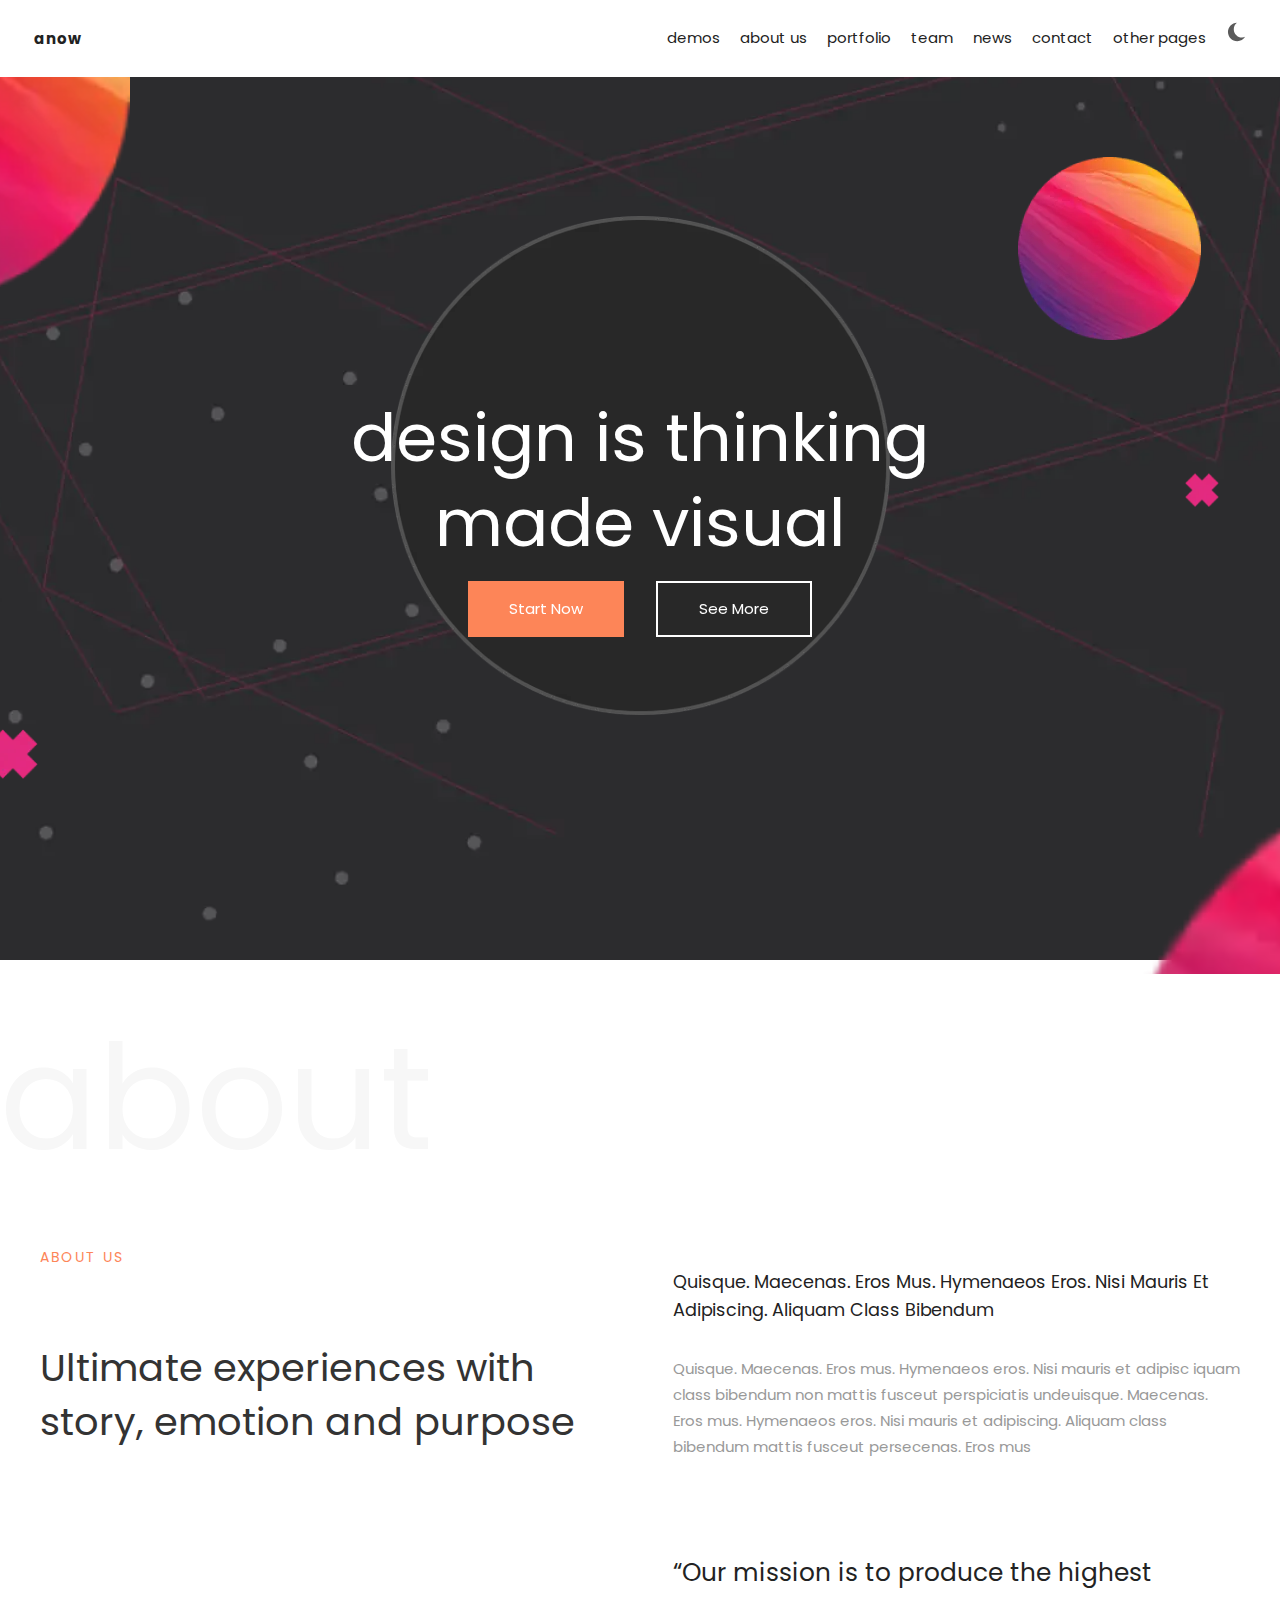
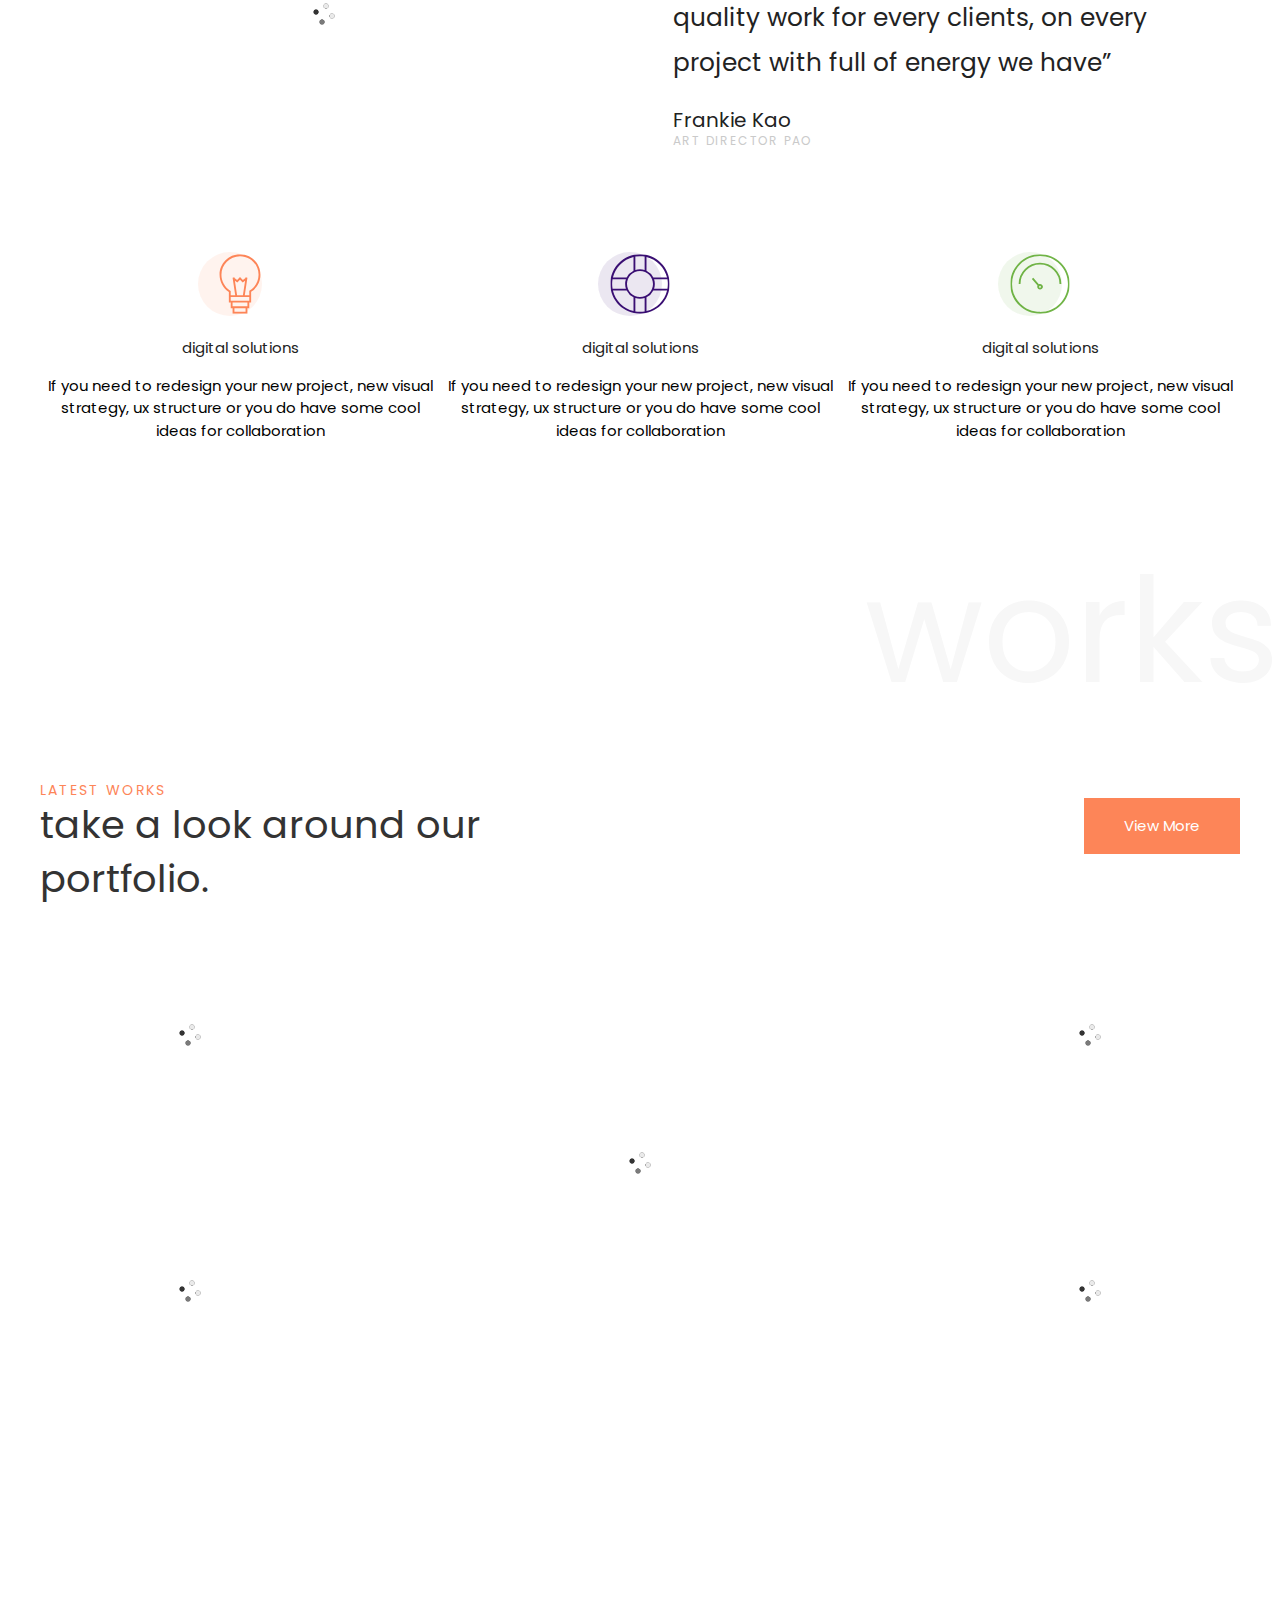
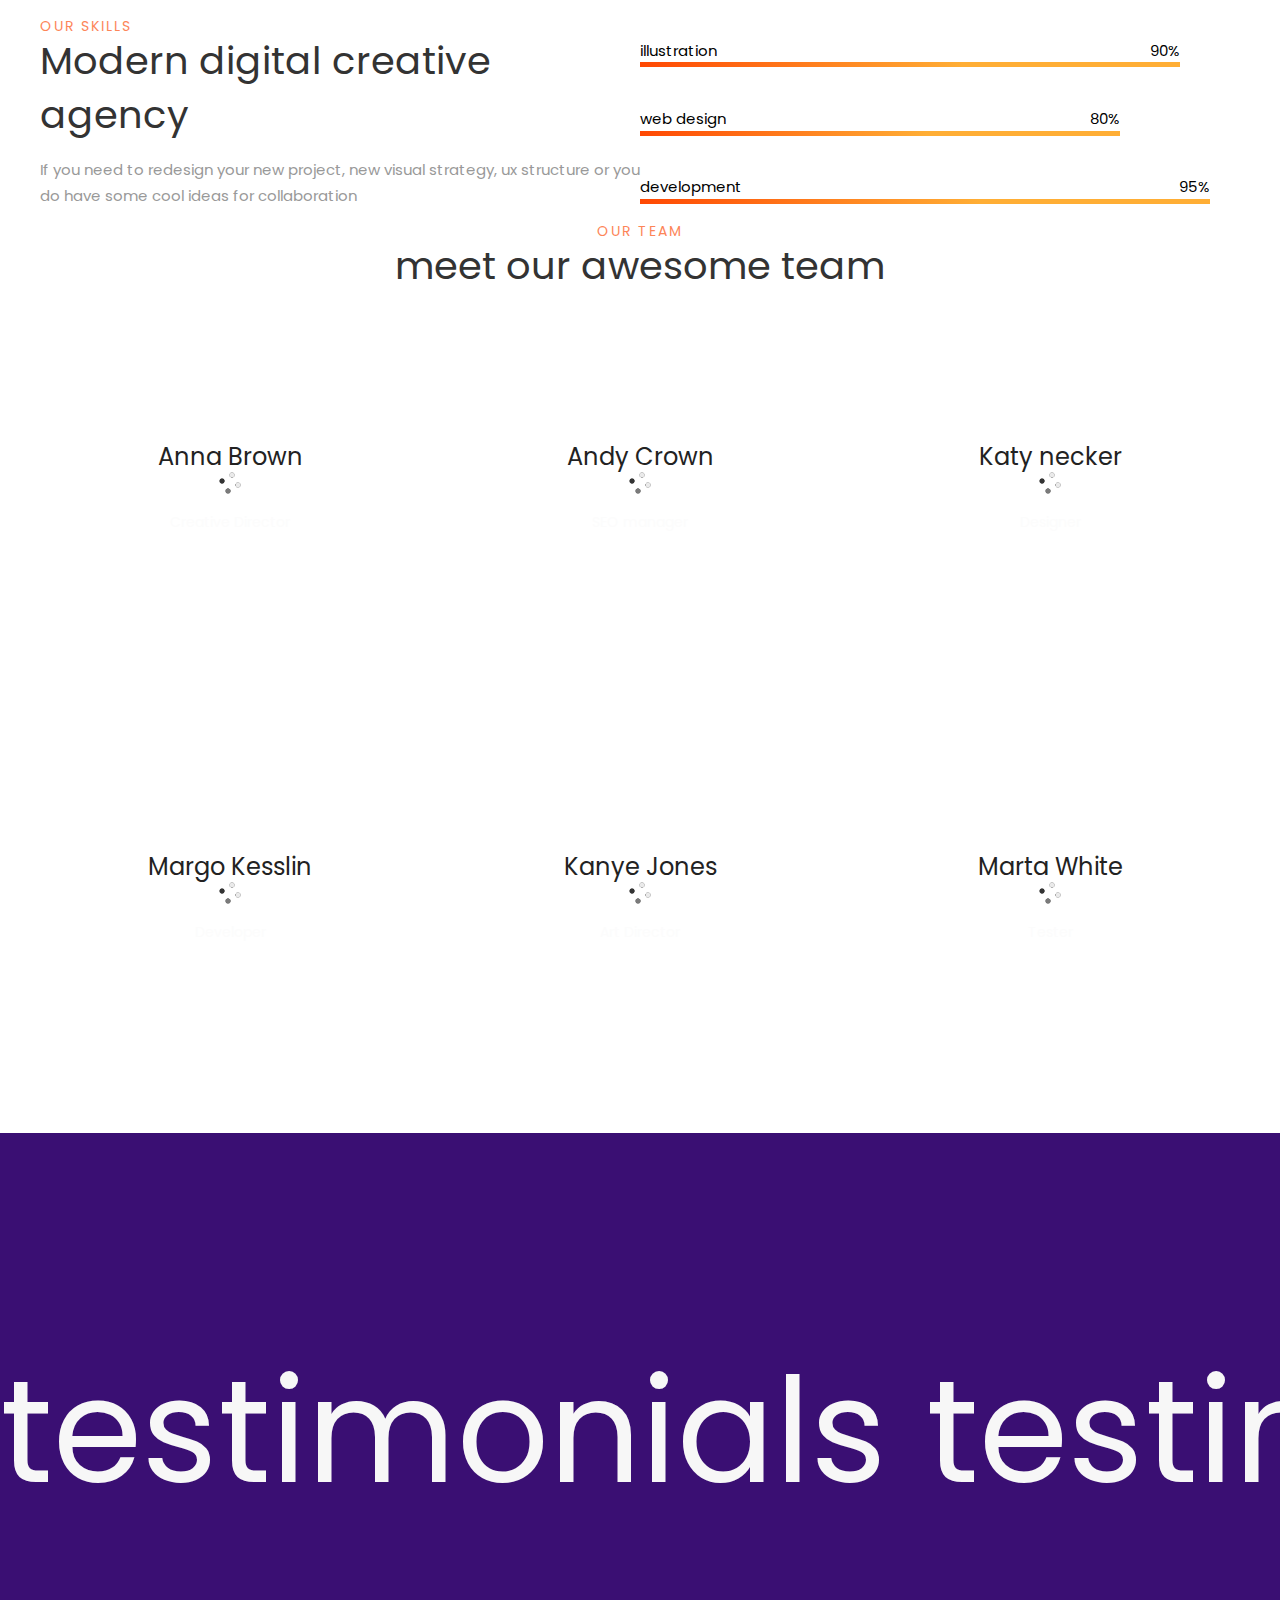
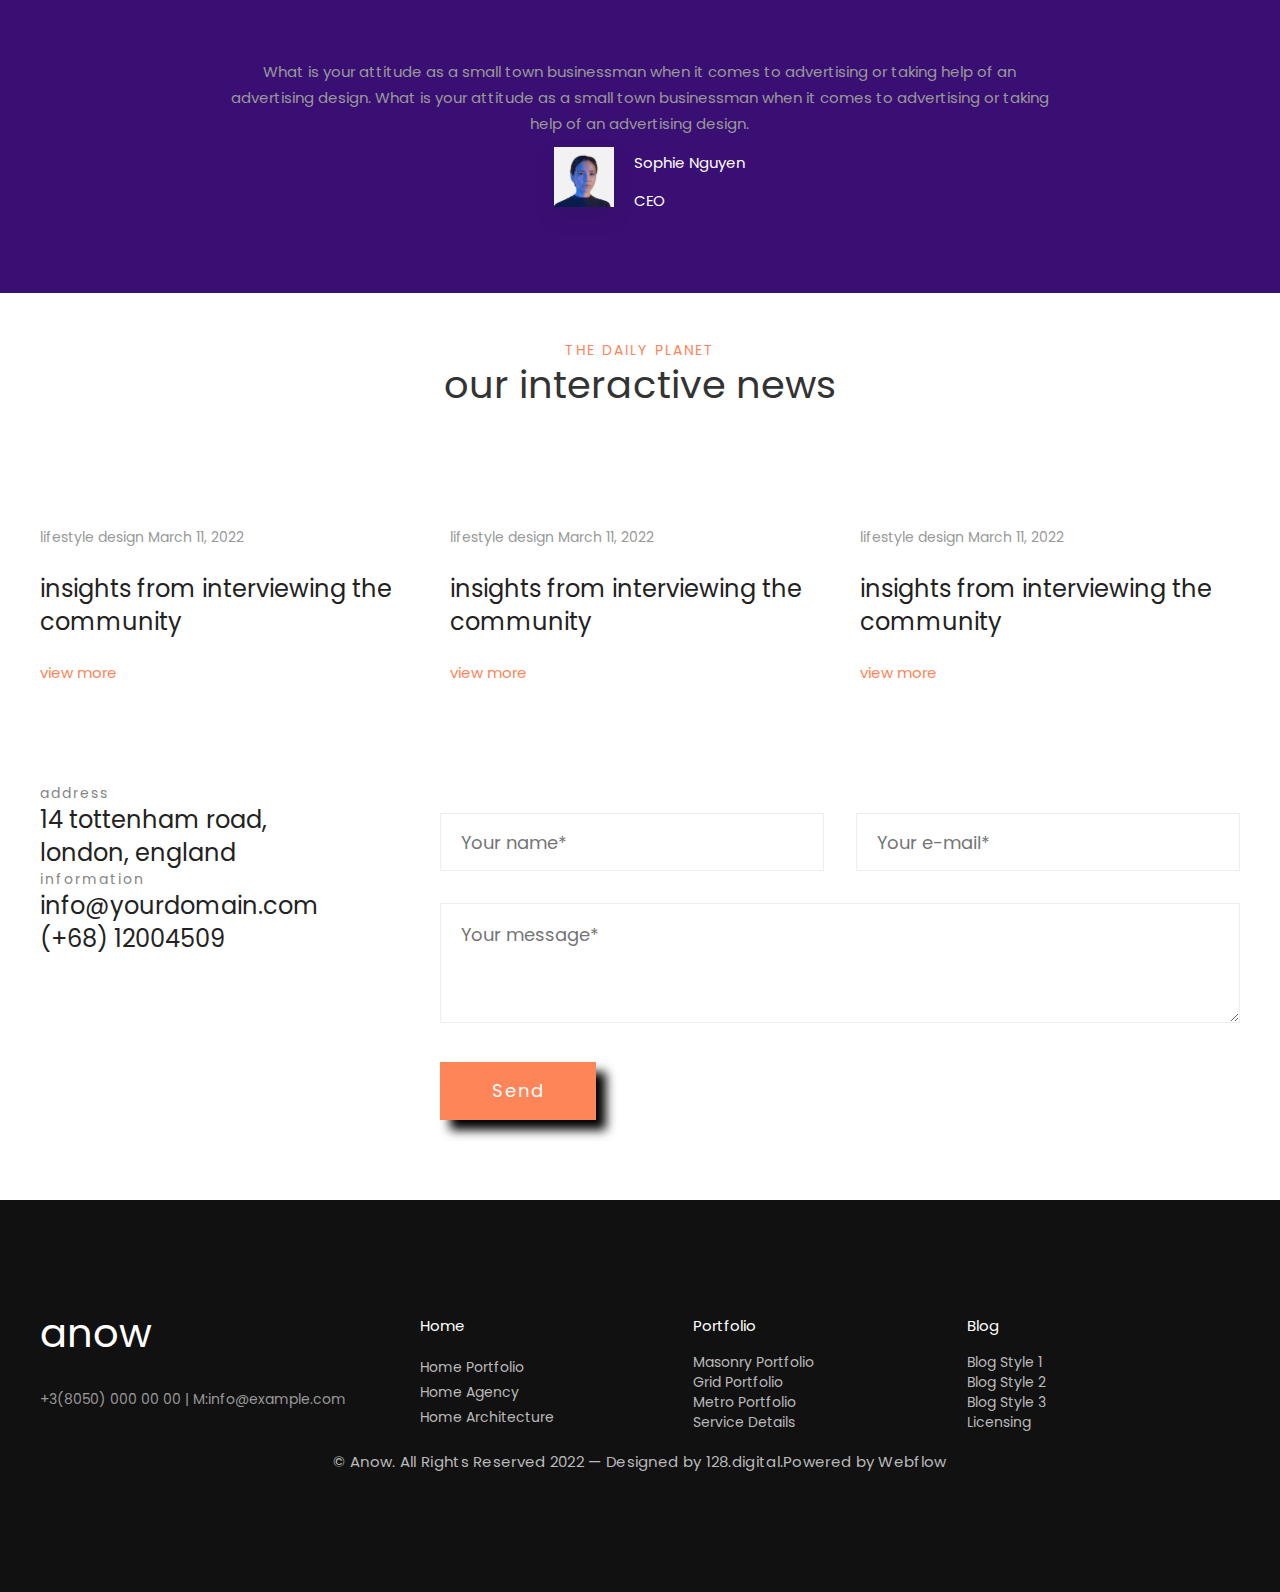
==== commit 5334f8ad: "change file" ====
--- a/index.html
+++ b/index.html
@@ -12,7 +12,7 @@
   <meta name="description" content="lEANSPIN description here.">
   <link rel="manifest" href="site.webmanifest">
   <link rel="stylesheet" href="css/style.min.css?_v=20220824104931">
-  <style type="text/css">.header{position:absolute;top:0;left:0;width:100%;z-index:10;background-color:#fff;color:#222}.header__container{max-width:1440px;margin:0 auto;display:flex;padding:0 34px;align-items:center;justify-content:space-between;min-height:74px}.header__logo{font-family:Poppins;font-size:28px;font-weight:700;line-height:45px;letter-spacing:1.1000000238px;text-align:left;height:45px;width:86px;left:86px;top:6px;border-radius:nullpx;color:#222}.header--fixed{position:fixed;top:0;right:0;left:0;width:100%;-webkit-animation:fade .3s;animation:fade .3s}@-webkit-keyframes fade{from{transform:translateY(-100%)}to{transform:translateY(0)}}@keyframes fade{from{transform:translateY(-100%)}to{transform:translateY(0)}}.menu__icon{display:none}.menu__list>li{position:relative;margin:0 0 0 20px}.menu__link{color:inherit;font-size:15px}.menu__link:hover{text-decoration:none}.menu__sub-list{position:absolute;top:100%;right:0;background-color:#fff;padding:15px;min-width:200px}.menu__sub-list li{margin:0 0 10px 0}.menu__sub-list li:last-child{margin:0}.menu__sub-link{color:#222}.menu__sub-link:hover{text-decoration:underline}.menu__arrow{display:none}body._pc .menu__list>li:hover .menu__sub-list{opacity:1;visibility:visible;transform:translate(0,0);pointer-events:all}body._touch .menu__list>li{display:flex;align-items:center}body._touch .menu__link{flex:1 1 auto}body._touch .menu__arrow{display:block;width:0;height:0;margin:0 0 0 5px;transition:transform .3s ease 0s;border-left:5px solid transparent;border-right:5px solid transparent;border-top:10px solid #222}body._touch .menu__list>li._active .menu__sub-list{opacity:1;visibility:visible;transform:translate(0,0);pointer-events:all}body._touch .menu__list>li._active .menu__arrow{transform:rotate(-180deg)}.parallax{position:fixed;width:100%;height:100%;top:0;left:0}.parallax__container{display:flex;flex-direction:column;justify-content:center;align-items:center;position:absolute;top:74px;z-index:2;width:100%;height:100%}.parallax__title{font-family:Poppins;font-weight:400;line-height:85px;letter-spacing:0;text-align:center;color:#fff}.parallax__buttons{display:flex;justify-content:space-around;align-items:center}.parallax__buttons *{margin:1rem}.parallax__list{position:absolute;top:0;left:0;width:100%;height:100%}.parallax__list li{position:absolute;top:0;left:0;width:100%;height:100%}.parallax__bg{position:absolute;top:-5%;left:-5%;width:110%;height:110%;background:url(../img/hero/image.webp) 50% 100%/cover no-repeat}.parallax__planet{position:absolute;width:100%;height:100%}.parallax__planet-0{background:url(../img/hero/image-5.webp) 50% 100%/cover no-repeat;max-height:183px;max-width:183px;left:calc(50% - 91.5px + 469.7px);top:calc(50% - 91.5px - 217px)}.parallax__planet-1{background:url(../img/hero/image-5.webp) 50% 100%/cover no-repeat;max-height:433px;max-width:433px;left:calc(50% - 216.5px - 726.3px);top:calc(50% - 216.5px - 379px)}.parallax__planet-2{background:url(../img/hero/image-5.webp) 50% 0/cover no-repeat;max-width:936px;max-height:583px;top:calc(50% - 291.5px + 563px);right:-748.8px}.parallax__hole-0,.parallax__hole-1{max-width:499px;max-height:499px;top:calc(50% - 249.5px);left:calc(50% - 249.5px)}.parallax__hole-0{background:url(../img/hero/image-6.webp) 100% 100%/contain no-repeat}.parallax__hole-1{background:url(../img/hero/image-7.webp) 100% 100%/contain no-repeat}.parallax__cross-0{background:url(../img/hero/image-4.webp) top/cover no-repeat;width:34px;height:34px;left:calc(50% - 17px + 562.2px);top:calc(50% - 17px + 24.5px)}.parallax__cross-1{background:url(../img/hero/image-4.webp) top/cover no-repeat;width:50px;height:50px;left:calc(50% - 25px - 626.8px);top:calc(50% - 25px + 288.5px)}@media (min-width:767px){.parallax__title{font-size:calc(40px + 30 *(100vw / 1440))}.menu__list{display:flex;align-items:center}.menu__list>li{padding:10px 0}.menu__sub-list{transform:translate(0,10px);opacity:0;visibility:hidden;pointer-events:none;transition:all .3s ease 0s}}@media (max-width:767px){.parallax__title{font-size:calc(40px + 51 *((100vw - 320px)/ 1440))}.menu__icon{z-index:5;display:block;position:relative;width:30px;height:18px;cursor:pointer}.menu__icon span,.menu__icon::after,.menu__icon::before{position:absolute;left:0;width:100%;height:10%;transition:all .3s ease 0s;background-color:#222}.menu__icon::after,.menu__icon::before{content:""}.menu__icon::before{top:0}.menu__icon::after{bottom:0}.menu__icon span{top:50%;transform:scale(1) translate(0,-50%)}.menu__icon._active span{top:50%;transform:scale(0) translate(0,-50%)}.menu__icon._active::before{top:50%;transform:rotate(-45deg) translate(0,-50%)}.menu__icon._active::after{bottom:50%;transform:rotate(45deg) translate(0,50%)}.menu__body{position:fixed;top:0;left:-100%;width:100%;height:100%;background-color:#fff;padding:100px 30px 30px 30px;transition:left .3s ease 0s;overflow:auto}.menu__body._active{left:0}.menu__body::before{content:"";width:100%;height:70px;top:0;left:0;background-color:#912105;z-index:2}.menu__list>li{flex-wrap:wrap;margin:0 0 30px 0}.menu__list>li:last-child{margin-bottom:0}.menu__list>li._active .menu__sub-list{display:block}.menu__link{font-size:24px}.menu__sub-list{position:relative;background-color:rgba(34,34,34,.1333333333);flex:1 1 100%;margin:20px 0 0 0;display:none}.menu__sub-link{font-size:20px;color:#000}}@media (max-width:499px){.parallax__hole-0,.parallax__hole-1{left:0}}@media (max-width:400px){.header{width:110%}.header--fixed{width:100%}body{width:110%}}</style>
+  <style type="text/css">.header{position:absolute;top:0;left:0;width:100%;z-index:10;background-color:#fff;color:#222}.header__container{max-width:1440px;margin:0 auto;display:flex;padding:0 34px;align-items:center;justify-content:space-between;min-height:74px}.header__logo{font-family:Poppins;font-size:28px;font-weight:700;line-height:45px;letter-spacing:1.1000000238px;text-align:left;height:45px;width:86px;left:86px;top:6px;border-radius:nullpx;color:#222}.header--fixed{position:fixed;top:0;right:0;left:0;width:100%;-webkit-animation:fade .3s;animation:fade .3s}@-webkit-keyframes fade{from{transform:translateY(-100%)}to{transform:translateY(0)}}@keyframes fade{from{transform:translateY(-100%)}to{transform:translateY(0)}}.menu__icon{display:none}.menu__list>li{position:relative;margin:0 0 0 20px}.menu__link{color:inherit;font-size:15px}.menu__link:hover{text-decoration:none}.menu__sub-list{position:absolute;top:100%;right:0;background-color:#fff;padding:15px;min-width:200px}.menu__sub-list li{margin:0 0 10px 0}.menu__sub-list li:last-child{margin:0}.menu__sub-link{color:#222}.menu__sub-link:hover{text-decoration:underline}.menu__arrow{display:none}body._pc .menu__list>li:hover .menu__sub-list{opacity:1;visibility:visible;transform:translate(0,0);pointer-events:all}body._touch .menu__list>li{display:flex;align-items:center}body._touch .menu__link{flex:1 1 auto}body._touch .menu__arrow{display:block;width:0;height:0;margin:0 0 0 5px;transition:transform .3s ease 0s;border-left:5px solid transparent;border-right:5px solid transparent;border-top:10px solid #222}body._touch .menu__list>li._active .menu__sub-list{opacity:1;visibility:visible;transform:translate(0,0);pointer-events:all}body._touch .menu__list>li._active .menu__arrow{transform:rotate(-180deg)}.parallax{position:fixed;width:100%;height:100%;top:0;left:0}.parallax__container{display:flex;flex-direction:column;justify-content:center;align-items:center;position:absolute;top:74px;z-index:2;width:100%;height:100%}.parallax__title{font-family:Poppins;font-weight:400;line-height:85px;letter-spacing:0;text-align:center;color:#fff}.parallax__buttons{display:flex;justify-content:space-around;align-items:center}.parallax__buttons *{margin:1rem}.parallax__list{position:absolute;top:0;left:0;width:100%;height:100%}.parallax__list li{position:absolute;top:0;left:0;width:100%;height:100%}.parallax__bg{position:absolute;top:-5%;left:-5%;width:110%;height:110%;background:url(img/hero/image.webp) 50% 100%/cover no-repeat}.parallax__planet{position:absolute;width:100%;height:100%}.parallax__planet-0{background:url(img/hero/image-5.webp) 50% 100%/cover no-repeat;max-height:183px;max-width:183px;left:calc(50% - 91.5px + 469.7px);top:calc(50% - 91.5px - 217px)}.parallax__planet-1{background:url(img/hero/image-5.webp) 50% 100%/cover no-repeat;max-height:433px;max-width:433px;left:calc(50% - 216.5px - 726.3px);top:calc(50% - 216.5px - 379px)}.parallax__planet-2{background:url(img/hero/image-5.webp) 50% 0/cover no-repeat;max-width:936px;max-height:583px;top:calc(50% - 291.5px + 563px);right:-748.8px}.parallax__hole-0,.parallax__hole-1{max-width:499px;max-height:499px;top:calc(50% - 249.5px);left:calc(50% - 249.5px)}.parallax__hole-0{background:url(img/hero/image-6.webp) 100% 100%/contain no-repeat}.parallax__hole-1{background:url(img/hero/image-7.webp) 100% 100%/contain no-repeat}.parallax__cross-0{background:url(img/hero/image-4.webp) top/cover no-repeat;width:34px;height:34px;left:calc(50% - 17px + 562.2px);top:calc(50% - 17px + 24.5px)}.parallax__cross-1{background:url(img/hero/image-4.webp) top/cover no-repeat;width:50px;height:50px;left:calc(50% - 25px - 626.8px);top:calc(50% - 25px + 288.5px)}@media (min-width:767px){.parallax__title{font-size:calc(40px + 30 *(100vw / 1440))}.menu__list{display:flex;align-items:center}.menu__list>li{padding:10px 0}.menu__sub-list{transform:translate(0,10px);opacity:0;visibility:hidden;pointer-events:none;transition:all .3s ease 0s}}@media (max-width:767px){.parallax__title{font-size:calc(40px + 51 *((100vw - 320px)/ 1440))}.menu__icon{z-index:5;display:block;position:relative;width:30px;height:18px;cursor:pointer}.menu__icon span,.menu__icon::after,.menu__icon::before{position:absolute;left:0;width:100%;height:10%;transition:all .3s ease 0s;background-color:#222}.menu__icon::after,.menu__icon::before{content:""}.menu__icon::before{top:0}.menu__icon::after{bottom:0}.menu__icon span{top:50%;transform:scale(1) translate(0,-50%)}.menu__icon._active span{top:50%;transform:scale(0) translate(0,-50%)}.menu__icon._active::before{top:50%;transform:rotate(-45deg) translate(0,-50%)}.menu__icon._active::after{bottom:50%;transform:rotate(45deg) translate(0,50%)}.menu__body{position:fixed;top:0;left:-100%;width:100%;height:100%;background-color:#fff;padding:100px 30px 30px 30px;transition:left .3s ease 0s;overflow:auto}.menu__body._active{left:0}.menu__body::before{content:"";width:100%;height:70px;top:0;left:0;background-color:#912105;z-index:2}.menu__list>li{flex-wrap:wrap;margin:0 0 30px 0}.menu__list>li:last-child{margin-bottom:0}.menu__list>li._active .menu__sub-list{display:block}.menu__link{font-size:24px}.menu__sub-list{position:relative;background-color:rgba(34,34,34,.1333333333);flex:1 1 100%;margin:20px 0 0 0;display:none}.menu__sub-link{font-size:20px;color:#000}}@media (max-width:499px){.parallax__hole-0,.parallax__hole-1{left:0}}@media (max-width:400px){.header{width:110%}.header--fixed{width:100%}body{width:110%}}</style>
   <link rel="stylesheet" href="css/landscape.min.css?_v=20220824104931" media="(orientation: landscape)">
   <link rel="stylesheet" href="css/portrait.min.css?_v=20220824104931" media="(orientation: portrait)">
   <title>Title this page</title>
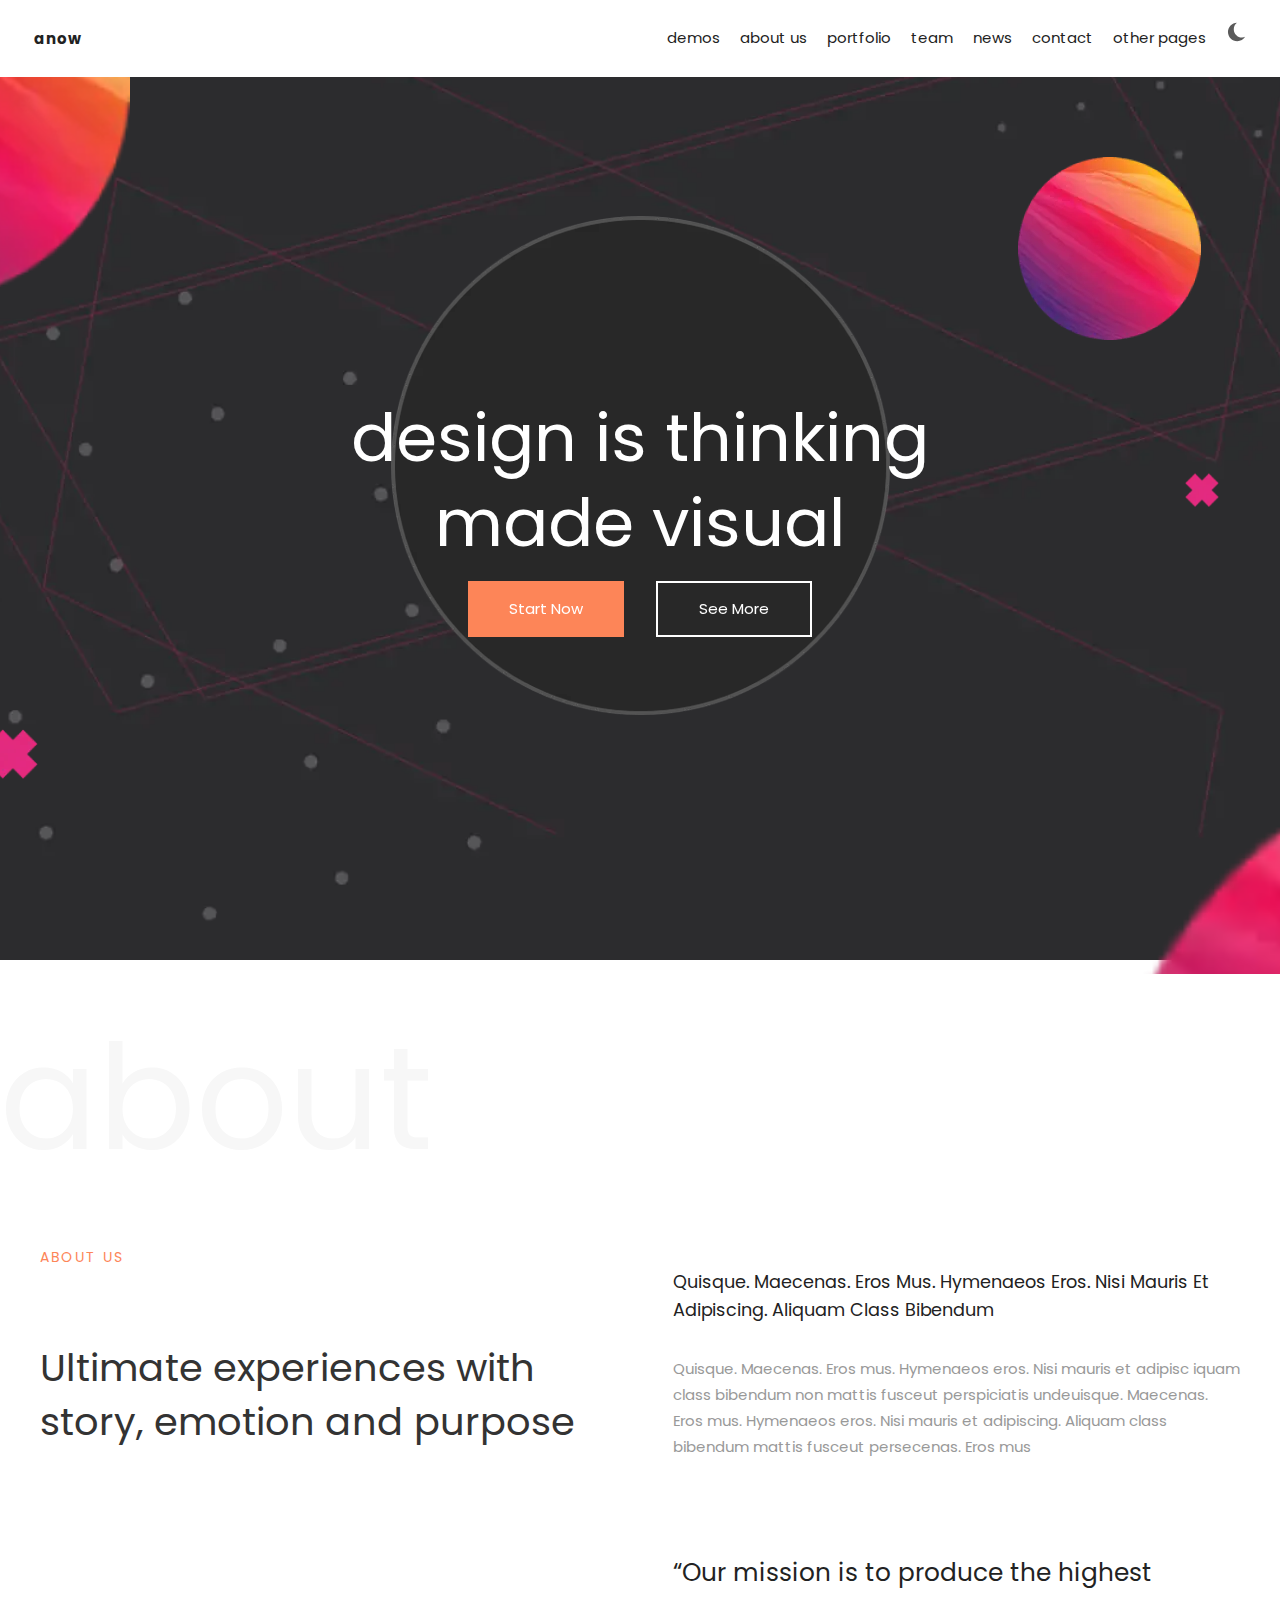
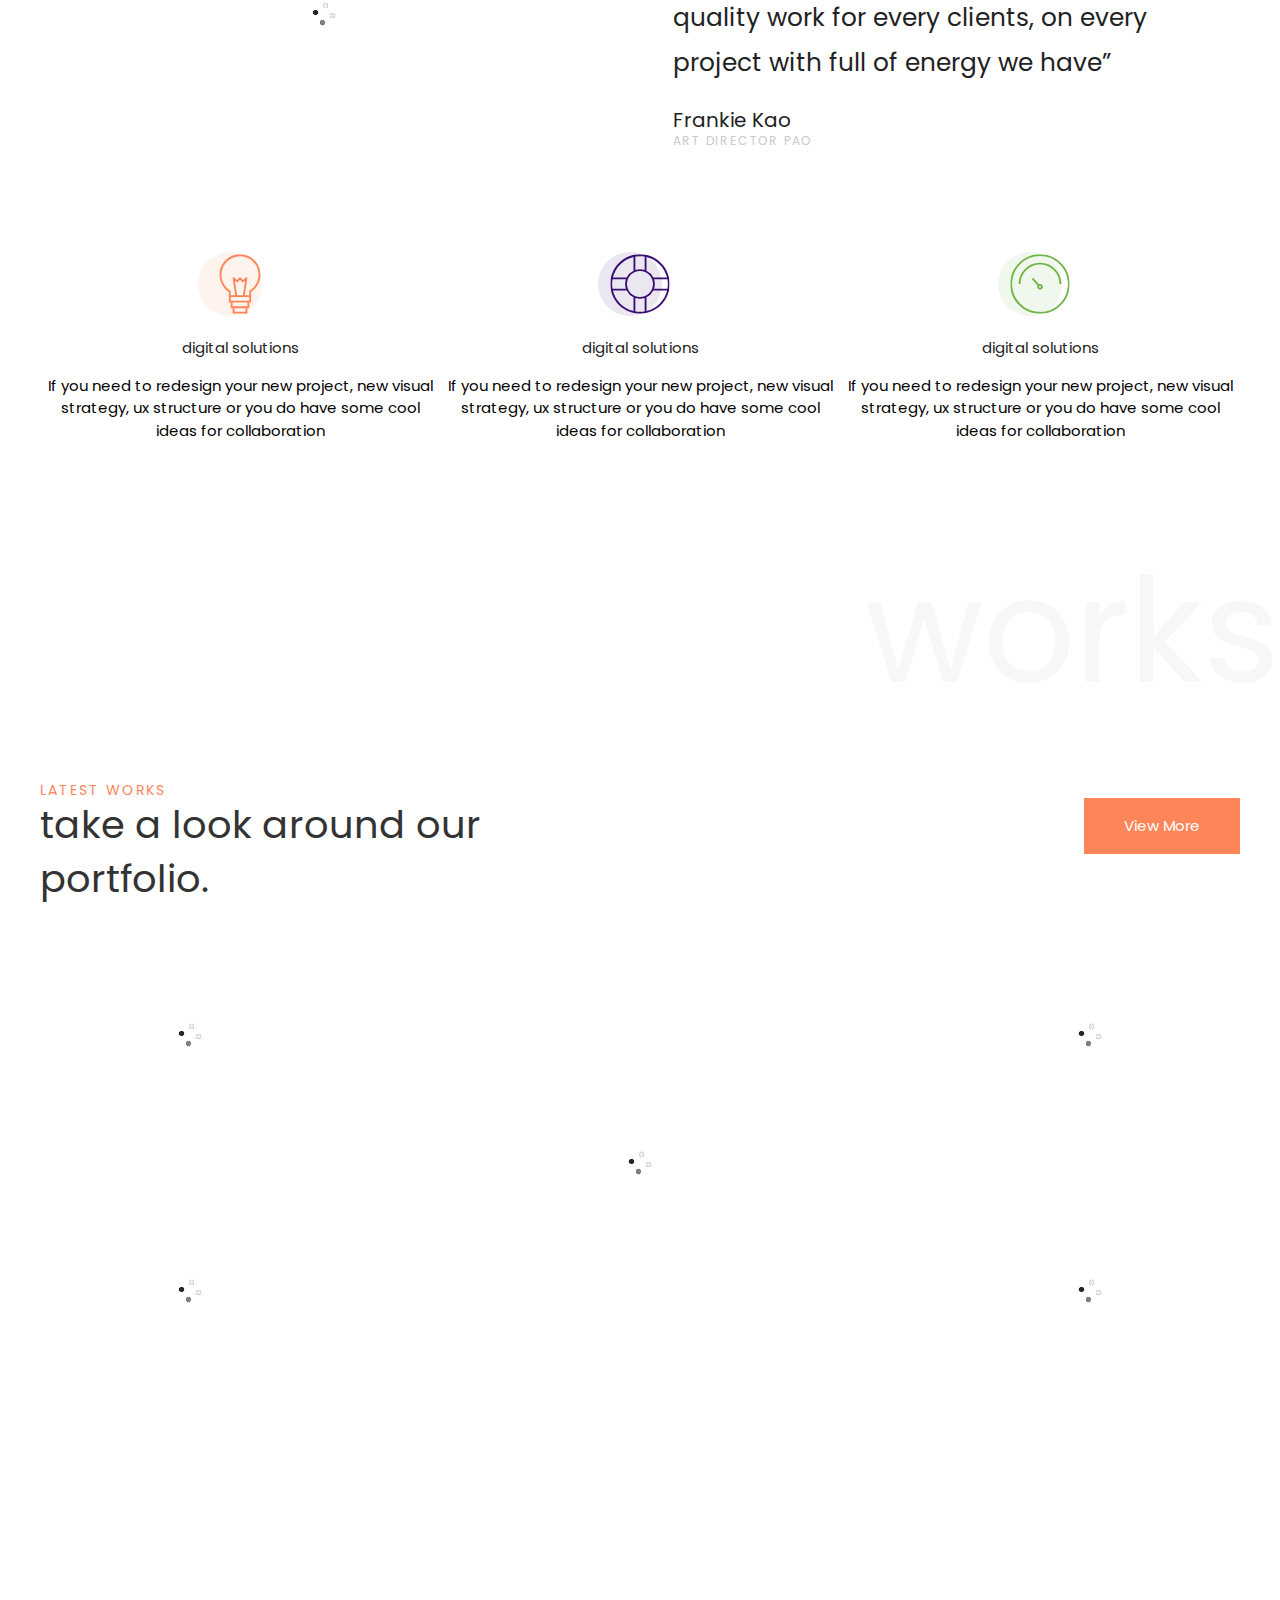
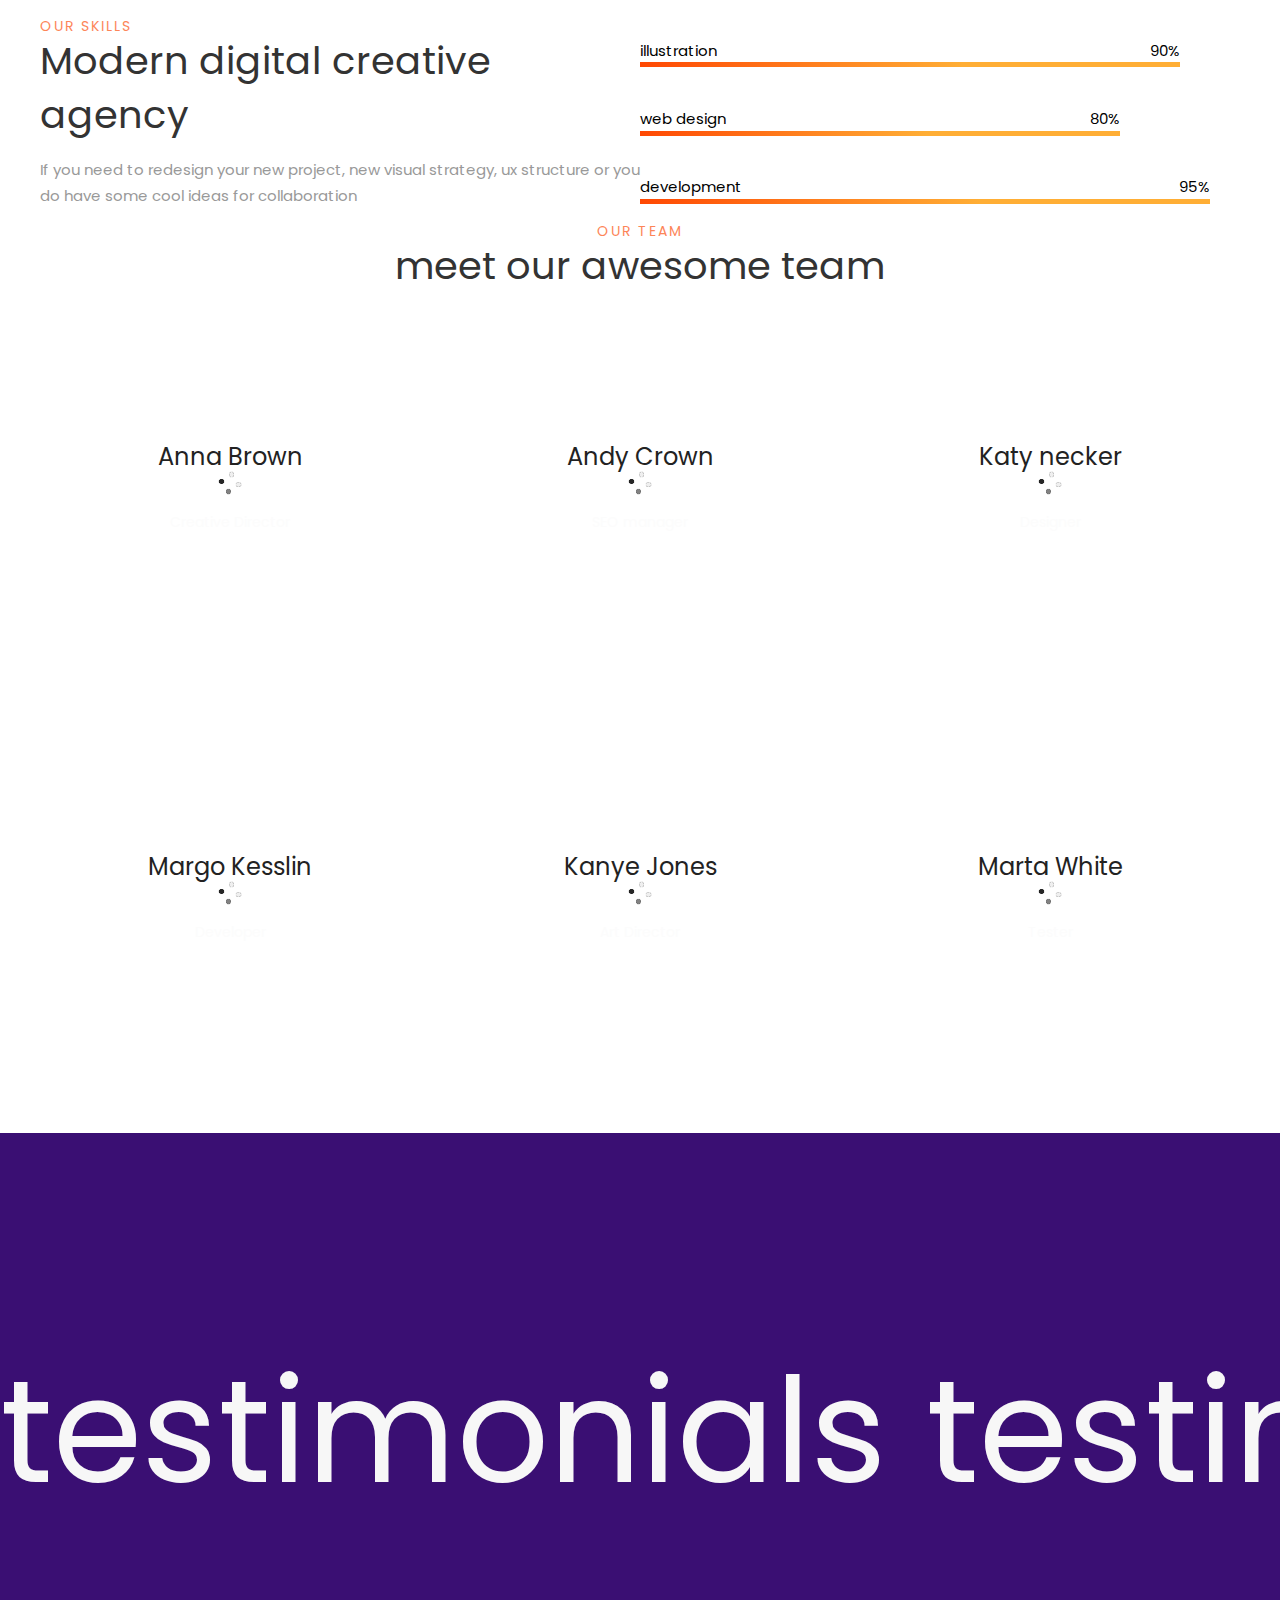
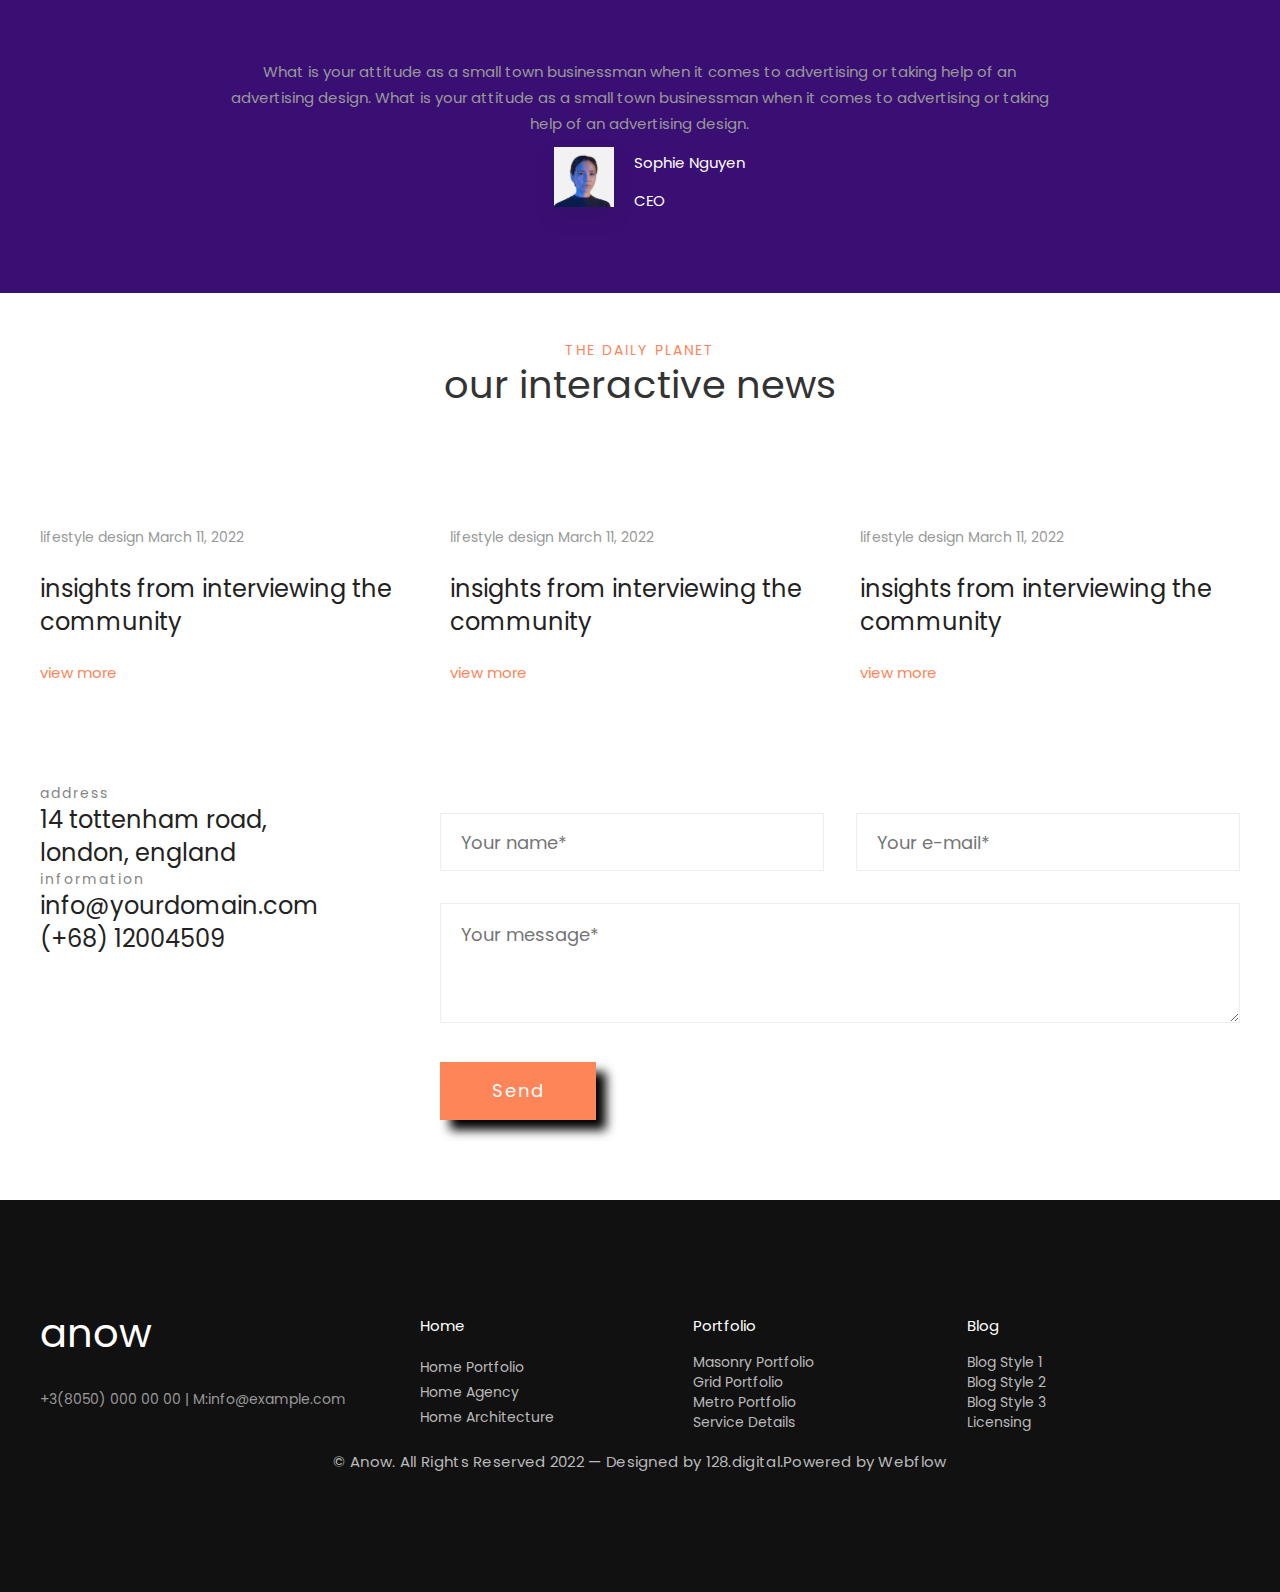
==== commit d39f0685: "change file" ====
--- a/index.html
+++ b/index.html
@@ -358,7 +358,7 @@
     if ('serviceWorker' in navigator) {
         // Register a service worker after the load event
         window.addEventListener('load', () => {
-            navigator.serviceWorker.register('sw.js');
+            navigator.serviceWorker.register('anow/sw.js');
         });
     }
   </script>
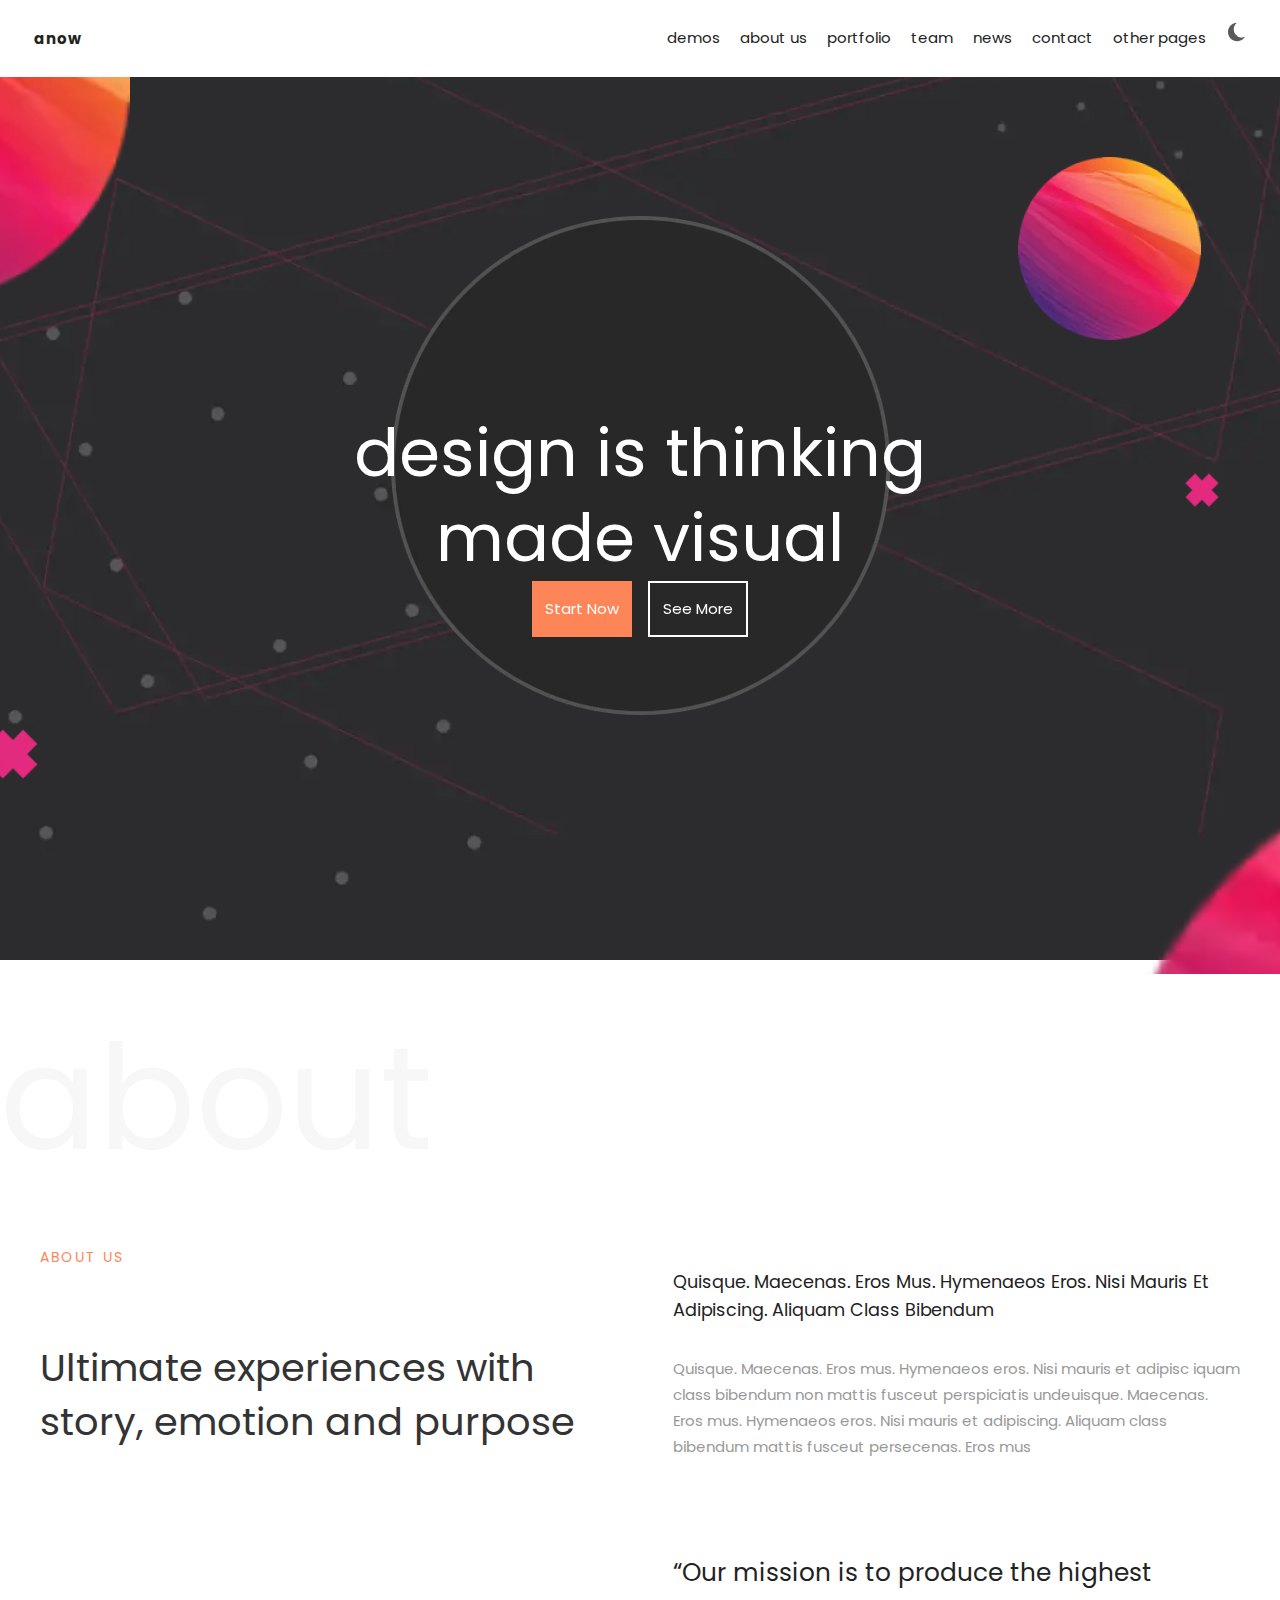
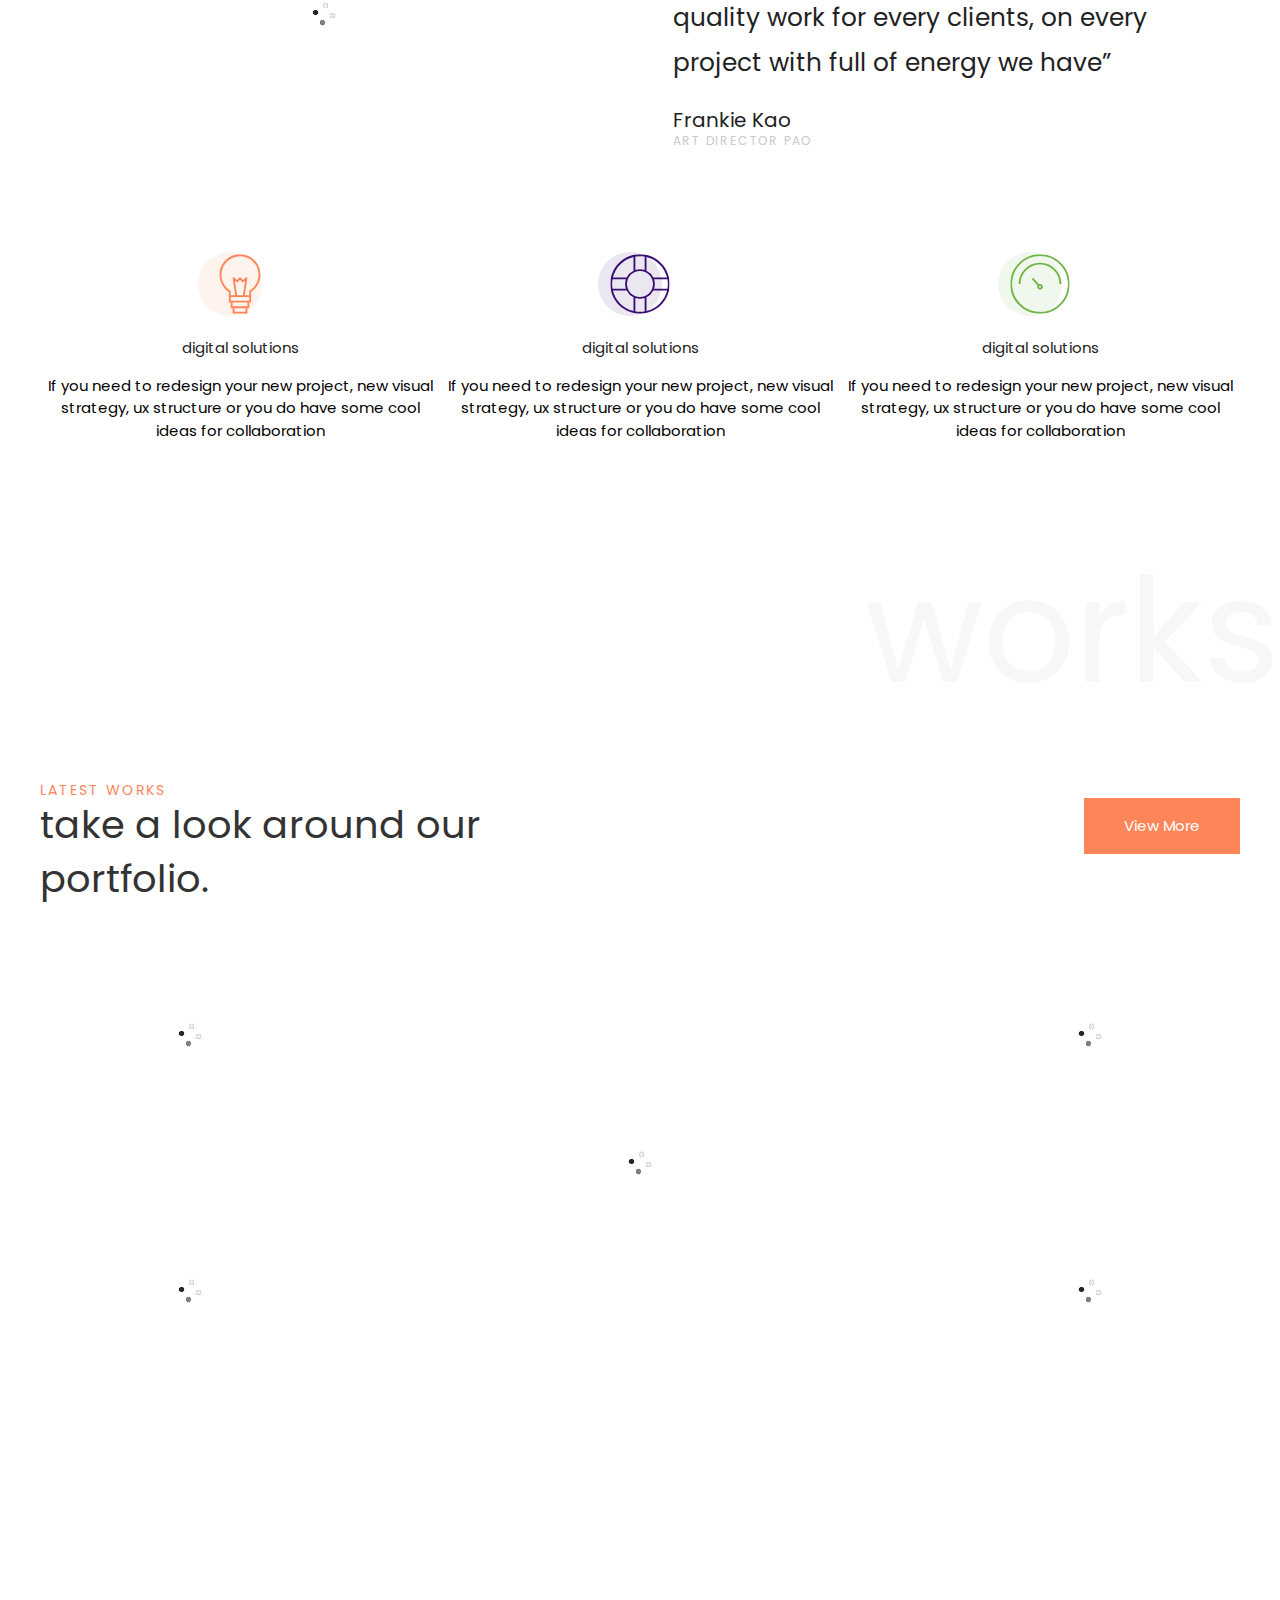
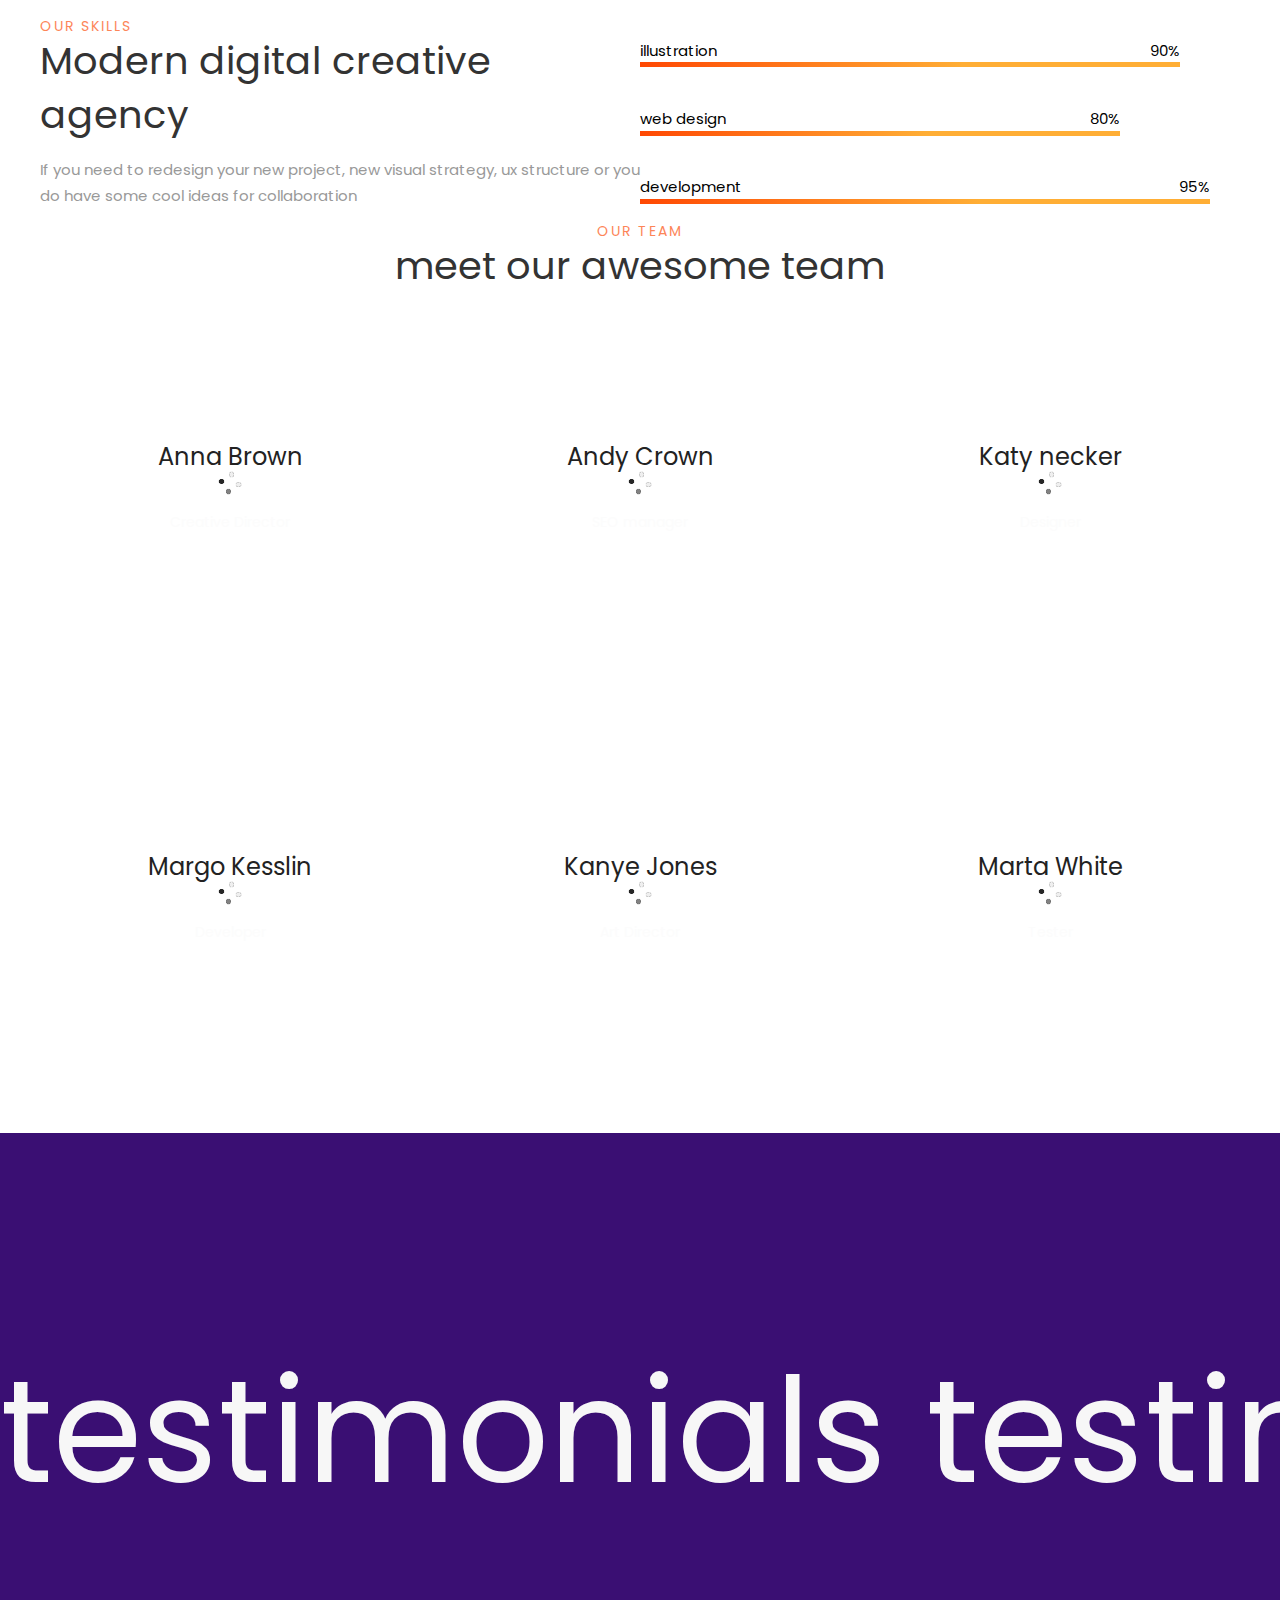
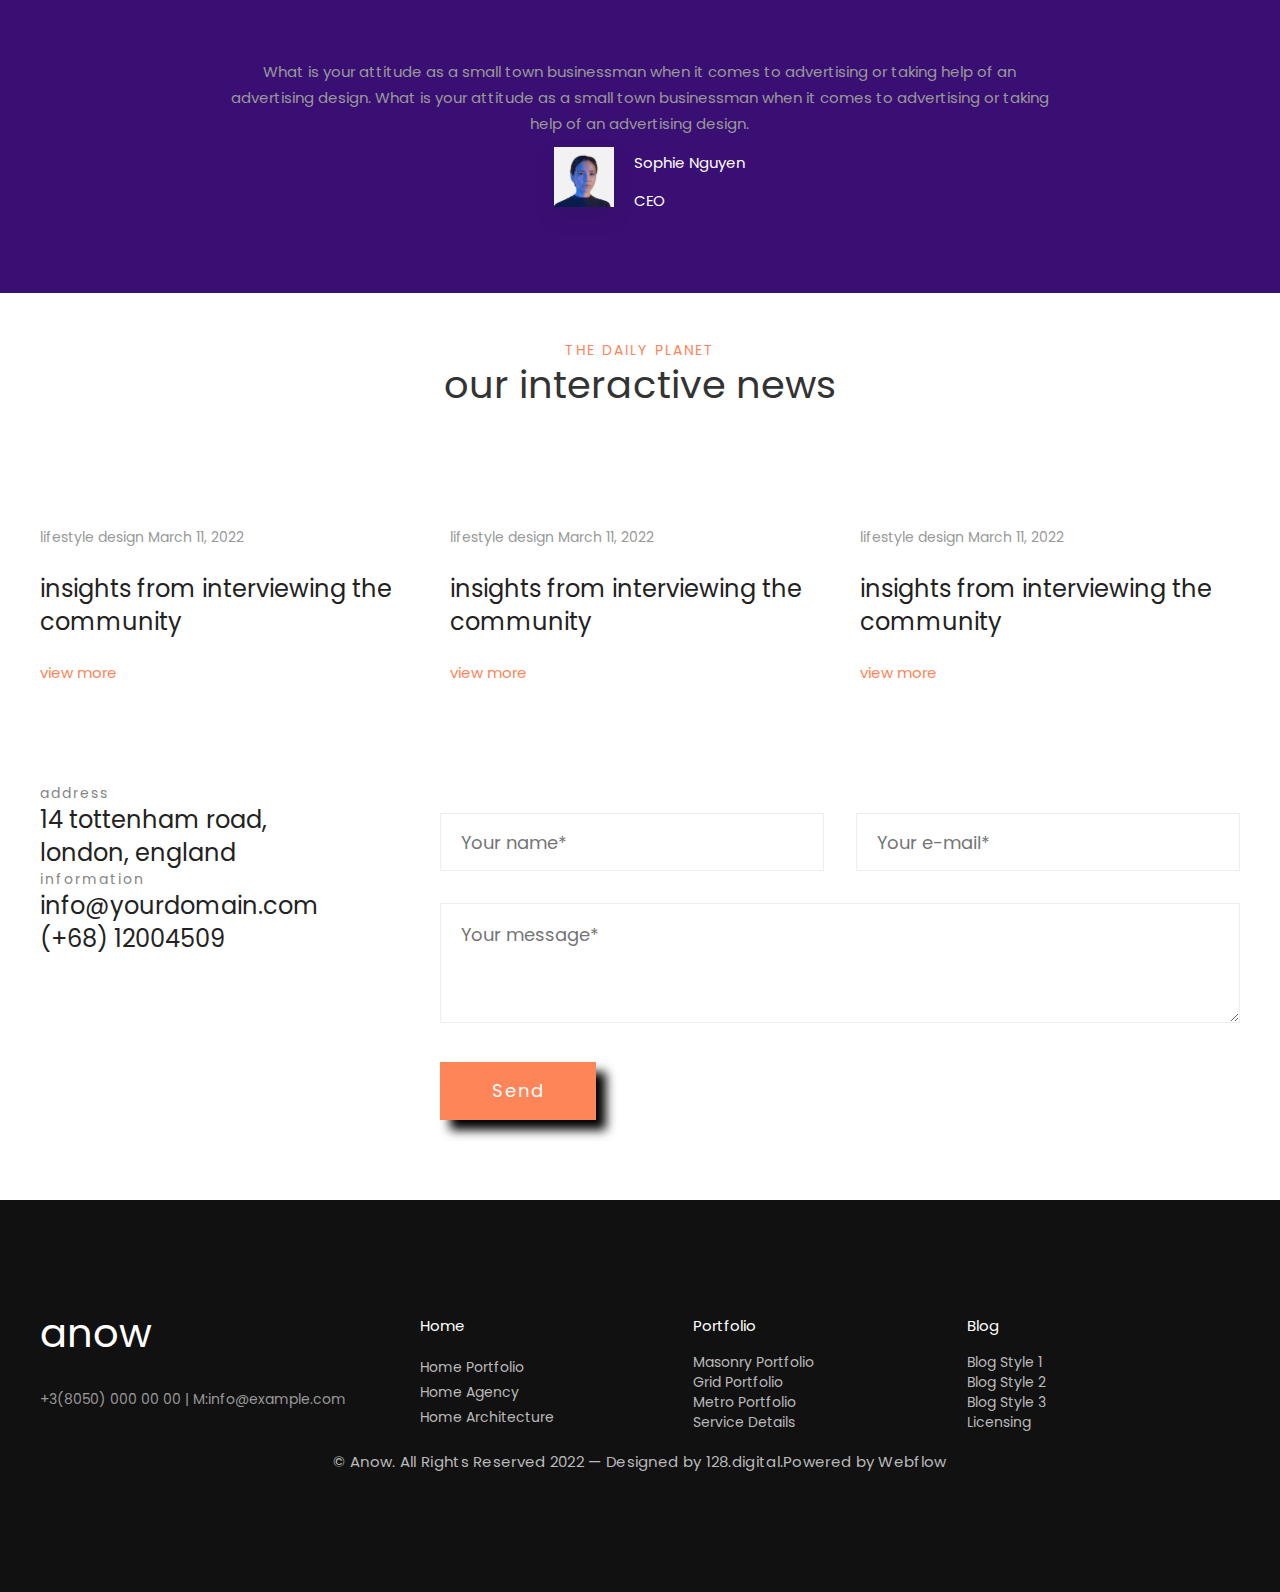
==== commit f27c5c5e: "change files" ====
--- a/index.html
+++ b/index.html
@@ -9,12 +9,14 @@
   <meta http-equiv="X-UA-Compatible" content="IE=edge">
   <meta name="viewport" content="width=device-width, initial-scale=1.0">
   <meta name="theme-color" content="#e5e5e5">
-  <meta name="description" content="lEANSPIN description here.">
+  <meta name="description" content="Anow description here.">
+  <link rel="apple-touch-icon" sizes="180x180" href="img/favicon/apple-touch-icon.png">
+  <link rel="icon" type="image/png" sizes="48x48" href="favicon.ico">
   <link rel="manifest" href="site.webmanifest">
-  <link rel="stylesheet" href="css/style.min.css?_v=20220824104931">
-  <style type="text/css">.header{position:absolute;top:0;left:0;width:100%;z-index:10;background-color:#fff;color:#222}.header__container{max-width:1440px;margin:0 auto;display:flex;padding:0 34px;align-items:center;justify-content:space-between;min-height:74px}.header__logo{font-family:Poppins;font-size:28px;font-weight:700;line-height:45px;letter-spacing:1.1000000238px;text-align:left;height:45px;width:86px;left:86px;top:6px;border-radius:nullpx;color:#222}.header--fixed{position:fixed;top:0;right:0;left:0;width:100%;-webkit-animation:fade .3s;animation:fade .3s}@-webkit-keyframes fade{from{transform:translateY(-100%)}to{transform:translateY(0)}}@keyframes fade{from{transform:translateY(-100%)}to{transform:translateY(0)}}.menu__icon{display:none}.menu__list>li{position:relative;margin:0 0 0 20px}.menu__link{color:inherit;font-size:15px}.menu__link:hover{text-decoration:none}.menu__sub-list{position:absolute;top:100%;right:0;background-color:#fff;padding:15px;min-width:200px}.menu__sub-list li{margin:0 0 10px 0}.menu__sub-list li:last-child{margin:0}.menu__sub-link{color:#222}.menu__sub-link:hover{text-decoration:underline}.menu__arrow{display:none}body._pc .menu__list>li:hover .menu__sub-list{opacity:1;visibility:visible;transform:translate(0,0);pointer-events:all}body._touch .menu__list>li{display:flex;align-items:center}body._touch .menu__link{flex:1 1 auto}body._touch .menu__arrow{display:block;width:0;height:0;margin:0 0 0 5px;transition:transform .3s ease 0s;border-left:5px solid transparent;border-right:5px solid transparent;border-top:10px solid #222}body._touch .menu__list>li._active .menu__sub-list{opacity:1;visibility:visible;transform:translate(0,0);pointer-events:all}body._touch .menu__list>li._active .menu__arrow{transform:rotate(-180deg)}.parallax{position:fixed;width:100%;height:100%;top:0;left:0}.parallax__container{display:flex;flex-direction:column;justify-content:center;align-items:center;position:absolute;top:74px;z-index:2;width:100%;height:100%}.parallax__title{font-family:Poppins;font-weight:400;line-height:85px;letter-spacing:0;text-align:center;color:#fff}.parallax__buttons{display:flex;justify-content:space-around;align-items:center}.parallax__buttons *{margin:1rem}.parallax__list{position:absolute;top:0;left:0;width:100%;height:100%}.parallax__list li{position:absolute;top:0;left:0;width:100%;height:100%}.parallax__bg{position:absolute;top:-5%;left:-5%;width:110%;height:110%;background:url(img/hero/image.webp) 50% 100%/cover no-repeat}.parallax__planet{position:absolute;width:100%;height:100%}.parallax__planet-0{background:url(img/hero/image-5.webp) 50% 100%/cover no-repeat;max-height:183px;max-width:183px;left:calc(50% - 91.5px + 469.7px);top:calc(50% - 91.5px - 217px)}.parallax__planet-1{background:url(img/hero/image-5.webp) 50% 100%/cover no-repeat;max-height:433px;max-width:433px;left:calc(50% - 216.5px - 726.3px);top:calc(50% - 216.5px - 379px)}.parallax__planet-2{background:url(img/hero/image-5.webp) 50% 0/cover no-repeat;max-width:936px;max-height:583px;top:calc(50% - 291.5px + 563px);right:-748.8px}.parallax__hole-0,.parallax__hole-1{max-width:499px;max-height:499px;top:calc(50% - 249.5px);left:calc(50% - 249.5px)}.parallax__hole-0{background:url(img/hero/image-6.webp) 100% 100%/contain no-repeat}.parallax__hole-1{background:url(img/hero/image-7.webp) 100% 100%/contain no-repeat}.parallax__cross-0{background:url(img/hero/image-4.webp) top/cover no-repeat;width:34px;height:34px;left:calc(50% - 17px + 562.2px);top:calc(50% - 17px + 24.5px)}.parallax__cross-1{background:url(img/hero/image-4.webp) top/cover no-repeat;width:50px;height:50px;left:calc(50% - 25px - 626.8px);top:calc(50% - 25px + 288.5px)}@media (min-width:767px){.parallax__title{font-size:calc(40px + 30 *(100vw / 1440))}.menu__list{display:flex;align-items:center}.menu__list>li{padding:10px 0}.menu__sub-list{transform:translate(0,10px);opacity:0;visibility:hidden;pointer-events:none;transition:all .3s ease 0s}}@media (max-width:767px){.parallax__title{font-size:calc(40px + 51 *((100vw - 320px)/ 1440))}.menu__icon{z-index:5;display:block;position:relative;width:30px;height:18px;cursor:pointer}.menu__icon span,.menu__icon::after,.menu__icon::before{position:absolute;left:0;width:100%;height:10%;transition:all .3s ease 0s;background-color:#222}.menu__icon::after,.menu__icon::before{content:""}.menu__icon::before{top:0}.menu__icon::after{bottom:0}.menu__icon span{top:50%;transform:scale(1) translate(0,-50%)}.menu__icon._active span{top:50%;transform:scale(0) translate(0,-50%)}.menu__icon._active::before{top:50%;transform:rotate(-45deg) translate(0,-50%)}.menu__icon._active::after{bottom:50%;transform:rotate(45deg) translate(0,50%)}.menu__body{position:fixed;top:0;left:-100%;width:100%;height:100%;background-color:#fff;padding:100px 30px 30px 30px;transition:left .3s ease 0s;overflow:auto}.menu__body._active{left:0}.menu__body::before{content:"";width:100%;height:70px;top:0;left:0;background-color:#912105;z-index:2}.menu__list>li{flex-wrap:wrap;margin:0 0 30px 0}.menu__list>li:last-child{margin-bottom:0}.menu__list>li._active .menu__sub-list{display:block}.menu__link{font-size:24px}.menu__sub-list{position:relative;background-color:rgba(34,34,34,.1333333333);flex:1 1 100%;margin:20px 0 0 0;display:none}.menu__sub-link{font-size:20px;color:#000}}@media (max-width:499px){.parallax__hole-0,.parallax__hole-1{left:0}}@media (max-width:400px){.header{width:110%}.header--fixed{width:100%}body{width:110%}}</style>
-  <link rel="stylesheet" href="css/landscape.min.css?_v=20220824104931" media="(orientation: landscape)">
-  <link rel="stylesheet" href="css/portrait.min.css?_v=20220824104931" media="(orientation: portrait)">
+  <link rel="stylesheet" href="css/style.min.css?_v=20220826082310">
+  <style type="text/css">.header{position:absolute;top:0;left:0;width:100%;z-index:10;background-color:#fff;color:#222}.header__container{max-width:1440px;margin:0 auto;display:flex;padding:0 34px;align-items:center;justify-content:space-between;min-height:74px}.header__logo{font-family:Poppins;font-size:28px;font-weight:700;line-height:45px;letter-spacing:1.1000000238px;text-align:left;height:45px;width:86px;left:86px;top:6px;border-radius:nullpx;color:#222}.header--fixed{position:fixed;top:0;right:0;left:0;width:100%;-webkit-animation:fade .3s;animation:fade .3s}@-webkit-keyframes fade{from{transform:translateY(-100%)}to{transform:translateY(0)}}@keyframes fade{from{transform:translateY(-100%)}to{transform:translateY(0)}}.menu__icon{display:none}.menu__list>li{position:relative;margin:0 0 0 20px}.menu__link{color:inherit;font-size:15px}.menu__link:hover{text-decoration:none}.menu__sub-list{position:absolute;top:100%;right:0;background-color:#fff;padding:15px;min-width:200px}.menu__sub-list li{margin:0 0 10px 0}.menu__sub-list li:last-child{margin:0}.menu__sub-link{color:#222}.menu__sub-link:hover{text-decoration:underline}.menu__arrow{display:none}body._pc .menu__list>li:hover .menu__sub-list{opacity:1;visibility:visible;transform:translate(0,0);pointer-events:all}body._touch .menu__list>li{display:flex;align-items:center}body._touch .menu__link{flex:1 1 auto}body._touch .menu__arrow{display:block;width:0;height:0;margin:0 0 0 5px;transition:transform .3s ease 0s;border-left:5px solid transparent;border-right:5px solid transparent;border-top:10px solid #222}body._touch .menu__list>li._active .menu__sub-list{opacity:1;visibility:visible;transform:translate(0,0);pointer-events:all}body._touch .menu__list>li._active .menu__arrow{transform:rotate(-180deg)}.parallax{position:fixed;width:100%;height:100%;top:0;left:0}.parallax__container{display:flex;flex-direction:column;justify-content:center;align-items:center;position:absolute;top:74px;z-index:2;width:100%;height:100%}.parallax__title{font-family:Poppins;font-weight:400;line-height:85px;letter-spacing:0;text-align:center;color:#fff}.parallax__buttons{display:flex;justify-content:space-around;align-items:center}.parallax__buttons button{width:100px}.parallax__buttons button:last-child{margin-left:1rem}.parallax__list{position:absolute;top:0;left:0;width:100%;height:100%}.parallax__list li{position:absolute;top:0;left:0;width:100%;height:100%}.parallax__bg{position:absolute;top:-5%;left:-5%;width:110%;height:110%;background:url(img/hero/image.webp) 50% 100%/cover no-repeat}.parallax__planet{position:absolute;width:100%;height:100%}.parallax__planet-0{background:url(img/hero/image-5.webp) 50% 100%/cover no-repeat;max-height:183px;max-width:183px;left:calc(50% - 91.5px + 469.7px);top:calc(50% - 91.5px - 217px)}.parallax__planet-1{background:url(img/hero/image-5.webp) 50% 100%/cover no-repeat;max-height:433px;max-width:433px;left:calc(50% - 216.5px - 726.3px);top:calc(50% - 216.5px - 379px)}.parallax__planet-2{background:url(img/hero/image-5.webp) 50% 0/cover no-repeat;max-width:936px;max-height:583px;top:calc(50% - 291.5px + 563px);right:-748.8px}.parallax__hole-0,.parallax__hole-1{max-width:499px;max-height:499px;top:calc(50% - 249.5px);left:calc(50% - 249.5px)}.parallax__hole-0{background:url(img/hero/image-6.webp) 100% 100%/contain no-repeat}.parallax__hole-1{background:url(img/hero/image-7.webp) 100% 100%/contain no-repeat}.parallax__cross-0{background:url(img/hero/image-4.webp) top/cover no-repeat;width:34px;height:34px;left:calc(50% - 17px + 562.2px);top:calc(50% - 17px + 24.5px)}.parallax__cross-1{background:url(img/hero/image-4.webp) top/cover no-repeat;width:50px;height:50px;left:calc(50% - 25px - 626.8px);top:calc(50% - 25px + 288.5px)}@media (min-width:767px){.parallax__title{font-size:calc(35px + 35 *(100vw / 1440))}.menu__list{display:flex;align-items:center}.menu__list>li{padding:10px 0}.menu__sub-list{transform:translate(0,10px);opacity:0;visibility:hidden;pointer-events:none;transition:all .3s ease 0s}}@media (max-width:767px){.parallax__title{font-size:calc(35px + 59.5 *((100vw - 320px)/ 1440))}.menu__icon{z-index:5;display:block;position:relative;width:30px;height:18px;cursor:pointer}.menu__icon span,.menu__icon::after,.menu__icon::before{position:absolute;left:0;width:100%;height:10%;transition:all .3s ease 0s;background-color:#222}.menu__icon::after,.menu__icon::before{content:""}.menu__icon::before{top:0}.menu__icon::after{bottom:0}.menu__icon span{top:50%;transform:scale(1) translate(0,-50%)}.menu__icon._active span{top:50%;transform:scale(0) translate(0,-50%)}.menu__icon._active::before{top:50%;transform:rotate(-45deg) translate(0,-50%)}.menu__icon._active::after{bottom:50%;transform:rotate(45deg) translate(0,50%)}.menu__body{position:fixed;top:0;left:-100%;width:100%;height:100%;background-color:#fff;padding:100px 30px 30px 30px;transition:left .3s ease 0s;overflow:auto}.menu__body._active{left:0}.menu__body::before{content:"";width:100%;height:70px;top:0;left:0;background-color:#912105;z-index:2}.menu__list>li{flex-wrap:wrap;margin:0 0 30px 0}.menu__list>li:last-child{margin-bottom:0}.menu__list>li._active .menu__sub-list{display:block}.menu__link{font-size:24px}.menu__sub-list{position:relative;background-color:rgba(34,34,34,.1333333333);flex:1 1 100%;margin:20px 0 0 0;display:none}.menu__sub-link{font-size:20px;color:#000}.parallax__bg{top:0;left:0;width:100%;height:100%;background:url(img/hero/image.webp) 20% 100%/cover no-repeat}.parallax__planet-0{left:0;top:0}.parallax__planet-1{background:url(img/hero/image-5.webp) 100% 100%/contain no-repeat;top:20%;left:50%}.parallax__planet-2{display:none}.parallax__cross-0{top:auto;bottom:5%;left:10%}.parallax__cross-1{display:none}}@media (max-width:499px){.parallax__hole-0,.parallax__hole-1{left:0}}</style>
+  <link rel="stylesheet" href="css/landscape.min.css?_v=20220826082310" media="(orientation: landscape)">
+  <link rel="stylesheet" href="css/portrait.min.css?_v=20220826082310" media="(orientation: portrait)">
   <title>Title this page</title>
 </head>
 <body>
@@ -97,7 +99,7 @@
           </div>
           <p class="page__text-big">“Our mission is to produce the highest quality work for every clients, on every project with full of energy we have”</p>
           <div class="page__signature"><span>Frankie Kao</span><span>ART DIRECTOR PAO</span></div>
-          <div class="page__card-Icons"> 
+          <div class="page__card-Icons">
             <div class="page__card">
               <div class="page__card-header"><img class="svg-lamp-dims svg-lamp-dims" src="img/icons/icons_content.svg#lamp" alt="lamp"></div>
               <div class="page__card-body"> 
@@ -353,12 +355,12 @@
       </div>
     </footer>
   </div>
-  <script src="js/app.min.js?_v=20220824104931"></script>
+  <script src="js/app.min.js?_v=20220826082310"></script>
   <script>
     if ('serviceWorker' in navigator) {
         // Register a service worker after the load event
         window.addEventListener('load', () => {
-            navigator.serviceWorker.register('anow/sw.js');
+            navigator.serviceWorker.register('sw.js');
         });
     }
   </script>
--- a/css/style.min.css
+++ b/css/style.min.css
@@ -1 +1 @@
-@font-face{font-family:OpenSans;font-display:swap;src:url(../fonts/OpenSans-Regular.woff2) format("woff2"),url(../fonts/OpenSans-Regular.woff) format("woff");font-weight:400;font-style:normal}@font-face{font-family:Poppins;font-display:swap;src:url(../fonts/Poppins-Bold.woff2) format("woff2"),url(../fonts/Poppins-Bold.woff) format("woff");font-weight:700;font-style:normal}@font-face{font-family:Poppins;font-display:swap;src:url(../fonts/Poppins-Regular.woff2) format("woff2"),url(../fonts/Poppins-Regular.woff) format("woff");font-weight:400;font-style:normal}:root{margin:0}*,::after,::before{border:0;padding:0;box-sizing:border-box}html{font-family:sans-serif;-webkit-text-size-adjust:100%;-moz-text-size-adjust:100%;text-size-adjust:100%}body{margin:0}article,aside,details,figcaption,figure,footer,header,hgroup,main,menu,nav,section,summary{display:block}h1{font-size:2em;margin:.67em 0}img{border:0}button,input,optgroup,select,textarea{color:inherit;font:inherit;margin:0}button{overflow:visible}button,select{text-transform:none}button,html input[type=button],input[type=reset],input[type=submit]{-webkit-appearance:button;cursor:pointer}li,ol,ul{list-style:none}button{border:0;background:0 0}.__btn{transition:background-color .5s ease 0s;display:flex;justify-content:center;align-items:center;color:#fff;cursor:pointer;width:156px;height:56px;border:none;border-radius:0;background:0 0;font-family:Poppins;font-size:15px;line-height:30px;letter-spacing:0}.__btn:focus,.__btn:hover{color:#fff}.__btn-orange{background-color:#fd8558}.__btn-orange:focus,.__btn-orange:hover{background-color:#fc6026}.__btn-orange-outline{border:2px #fff solid}.__btn-orange-outline:focus,.__btn-orange-outline:hover{background-color:#000}.__btn-box{grid-area:btn;display:flex;justify-content:end;align-items:center}.__btn-group{position:absolute;display:flex;justify-content:center;align-items:center;top:100px;right:0;bottom:0;left:0}.__btn-group .__btn{font-size:1.0997067449vw;line-height:2.1994134897vw;width:11.4369501466vw;height:4.1055718475vw}.__btn-group .__btn:first-of-type{margin-right:1rem}.clearfix{overflow:auto}.clearfix::after{content:"";clear:both;display:table}body,html{line-height:150%;height:100%}body._lock,html._lock{overflow:hidden}body{font-size:15px;font-family:Poppins;font-weight:400;font-style:normal;color:#000;background-color:#333}h1,h2,h3,h4,h5,h6{font-family:inherit;font-size:inherit;font-weight:inherit;font-style:inherit}h1,h2{margin:0}h6{font-size:0;line-height:0}a{text-decoration:none}a:focus,a:hover{color:#fd8558}img{width:100%;height:auto}.wrapper{min-height:100%}.about,.news,.testimonials,.works,footer{z-index:2;position:relative}.about .page__container,.news .page__container,.testimonials .page__container,.works .page__container,footer .page__container{max-width:1200px}.page__section{background-color:#fff}.page__section-0{min-height:100vh}.page__section-1,.page__section-2{padding-top:226px}.page__container{display:grid;width:100%;max-width:1440px;margin:0 auto;padding:50px 0}.page__container::after{font-family:Poppins;font-size:150px;font-weight:400;line-height:145px;letter-spacing:.1000000015px;text-align:left;color:#f7f7f7}.page h2.page__title{font-family:Poppins;font-size:14px;font-weight:400;line-height:15px;letter-spacing:2px;text-align:left;color:#fd8558;text-transform:uppercase}.page .page__sub-title{font-family:Poppins;font-style:normal;font-weight:400;line-height:54px;display:inline-block}.page__text{font-family:Poppins;font-style:normal;font-weight:400;font-size:15px;line-height:26px}.page__text-black{font-family:Poppins;font-style:normal;font-weight:400;line-height:28px;text-transform:capitalize}.page__text-big{font-family:Poppins;font-style:normal;font-weight:400;font-size:26px;line-height:45px}.page__signature{display:grid}.page__signature span:first-child{font-family:Poppins;font-style:normal;font-weight:400;font-size:20px;line-height:20px}.page__signature span:last-child{font-family:Poppins;font-style:normal;font-weight:400;font-size:12px;line-height:22px;letter-spacing:1.8px;color:#cacaca}.page__card{display:grid;place-items:center center;text-align:center;padding:100px 0 0 0}.page__card-header{position:relative;padding:0;background:url(../img/loading.gif) center/50px no-repeat}.page__theme{filter:invert(35%);width:20px;height:20px}.page__reset{opacity:0;visibility:hidden}.page__reset.active{opacity:1;visibility:visible}.page__reset::before{content:"reset";position:absolute;top:0;left:20px;cursor:pointer;width:20px;height:10px;font-size:7px;border-radius:5px;line-height:10px;color:#fff;text-align:center;background-color:#666}.page__image{position:relative;padding:0;background:url(../img/loading.gif) center/50px no-repeat}.page__image img{top:0;left:0;-o-object-fit:cover;object-fit:cover}._load{opacity:0}._load._show{opacity:1;transition:opacity 1s}._loading-icon{background:url(@img/loading.gif) center/50px no-repeat;height:50px}.__progress label{display:flex;align-items:flex-end}.__progress progress{position:relative;background:0 0;width:100%;height:5px}.__progress progress::before{position:absolute;bottom:100%;display:flex;justify-content:end}.__progress progress#illustration::before{content:"90%";width:90%}.__progress progress#web_design::before{content:"80%";width:80%}.__progress progress#development::before{content:"95%";width:95%}.__progress ::-webkit-progress-value{background:linear-gradient(90deg,#ff4803 0,#ffae35 59.74%)}.__progress ::-webkit-progress-bar{background:rgba(255,255,255,.4)}.btn-send{font-weight:300;text-transform:uppercase;letter-spacing:.1em;margin-bottom:20px}.help-block.with-errors{color:#ff5050;margin-top:5px}@-moz-document url-prefix(){.works .container:nth-of-type(3) progress{background-color:rgba(255,255,255,.4);border:none}.works .container:nth-of-type(3) progress::-moz-progress-bar{background:linear-gradient(90deg,#ff4803 0,#ffae35 59.74%)}}html.dark .page>section{color:#fff;background-color:#333;transition:all .3s ease 0s}html.light .page>section{transition:all .3s ease 0s}.page__theme{position:relative;z-index:5;width:20px;height:20px}.page__theme::after{content:" ";position:absolute;top:-3px;left:0;width:100%;height:100%}html.dark .page__theme::after{background:url(../img/icons/icons.svg#sun) 0 0/100% no-repeat}html.light .page__theme::after{background:url(../img/icons/icons.svg#moon) 0 0/100% no-repeat}html .page__theme{background-color:transparent;transition:all .3s ease 0s}html.light .page__sub-title{color:#333}html.dark .page__text{color:#ccc}html.light .page__text{color:#999}html.light .page__card-title,html.light .page__info-address,html.light .page__info-mail,html.light .page__info-tel,html.light .page__signature span:first-child,html.light .page__text-big,html.light .page__text-black{color:#222}html.light .page__author{color:#fff}html.dark input,html.dark textarea{color:#000}@media (min-width:767px){.page__container::after{font-size:calc(100px + 50 *(100vw / 1440))}.page .page__sub-title{font-size:calc(25px + 15 *(100vw / 1440))}.page__text-black{font-size:calc(15px + 3 *(100vw / 1440))}.page__text-big{font-size:calc(15px + 11 *(100vw / 1440))}}@media (max-width:767px){.page__container::after{font-size:calc(100px + 85 *((100vw - 320px)/ 1440))}.page .page__sub-title{font-size:calc(25px + 25.5 *((100vw - 320px)/ 1440))}.page__text-black{font-size:calc(15px + 5.1 *((100vw - 320px)/ 1440))}.page__text-big{font-size:calc(15px + 18.7 *((100vw - 320px)/ 1440))}}+@font-face{font-family:OpenSans;font-display:swap;src:url(../fonts/OpenSans-Regular.woff2) format("woff2"),url(../fonts/OpenSans-Regular.woff) format("woff");font-weight:400;font-style:normal}@font-face{font-family:Poppins;font-display:swap;src:url(../fonts/Poppins-Bold.woff2) format("woff2"),url(../fonts/Poppins-Bold.woff) format("woff");font-weight:700;font-style:normal}@font-face{font-family:Poppins;font-display:swap;src:url(../fonts/Poppins-Regular.woff2) format("woff2"),url(../fonts/Poppins-Regular.woff) format("woff");font-weight:400;font-style:normal}:root{margin:0}*,::after,::before{border:0;padding:0;box-sizing:border-box}html{font-family:sans-serif;-webkit-text-size-adjust:100%;-moz-text-size-adjust:100%;text-size-adjust:100%}body{margin:0}article,aside,details,figcaption,figure,footer,header,hgroup,main,menu,nav,section,summary{display:block}h1{font-size:2em;margin:.67em 0}img{border:0}button,input,optgroup,select,textarea{color:inherit;font:inherit;margin:0}button{overflow:visible}button,select{text-transform:none}button,html input[type=button],input[type=reset],input[type=submit]{-webkit-appearance:button;cursor:pointer}li,ol,ul{list-style:none}button{border:0;background:0 0}.__btn{transition:background-color .5s ease 0s;display:flex;justify-content:center;align-items:center;color:#fff;cursor:pointer;width:156px;height:56px;border:none;border-radius:0;background:0 0;font-family:Poppins;font-size:15px;line-height:30px;letter-spacing:0}.__btn:focus,.__btn:hover{color:#fff}.__btn-orange{background-color:#fd8558}.__btn-orange:focus,.__btn-orange:hover{background-color:#fc6026}.__btn-orange-outline{border:2px #fff solid}.__btn-orange-outline:focus,.__btn-orange-outline:hover{background-color:#000}.__btn-box{grid-area:btn;display:flex;justify-content:end;align-items:center}.__btn-group{position:absolute;display:flex;justify-content:center;align-items:center;top:100px;right:0;bottom:0;left:0}.__btn-group .__btn{font-size:1.0997067449vw;line-height:2.1994134897vw;width:11.4369501466vw;height:4.1055718475vw}.__btn-group .__btn:first-of-type{margin-right:1rem}.clearfix{overflow:auto}.clearfix::after{content:"";clear:both;display:table}body,html{line-height:150%;height:100%}body._lock,html._lock{overflow:hidden}body{font-size:15px;font-family:Poppins;font-weight:400;font-style:normal;color:#000;background-color:#333}h1,h2,h3,h4,h5,h6{font-family:inherit;font-size:inherit;font-weight:inherit;font-style:inherit}h1,h2{margin:0}h6{font-size:0;line-height:0}a{text-decoration:none}a:focus,a:hover{color:#fd8558}img{width:100%;height:auto}.wrapper{min-height:100%}.about,.news,.testimonials,.works,footer{z-index:2;position:relative}.about .page__container,.news .page__container,.testimonials .page__container,.works .page__container,footer .page__container{max-width:1200px}.page__section{background-color:#fff}.page__section-0{min-height:100vh}.page__section-1,.page__section-2{padding-top:226px}.page__container{display:grid;width:100%;max-width:1440px;margin:0 auto;padding:50px 0}.page__container::after{font-family:Poppins;font-size:150px;font-weight:400;line-height:145px;letter-spacing:.1000000015px;text-align:left;color:#f7f7f7}.page h2.page__title{font-family:Poppins;font-size:14px;font-weight:400;line-height:15px;letter-spacing:2px;text-align:left;color:#fd8558;text-transform:uppercase}.page .page__sub-title{font-family:Poppins;font-style:normal;font-weight:400;line-height:54px;display:inline-block}.page__text{font-family:Poppins;font-style:normal;font-weight:400;font-size:15px;line-height:26px}.page__text-black{font-family:Poppins;font-style:normal;font-weight:400;line-height:28px;text-transform:capitalize}.page__text-big{font-family:Poppins;font-style:normal;font-weight:400;font-size:26px;line-height:45px}.page__signature{display:grid}.page__signature span:first-child{font-family:Poppins;font-style:normal;font-weight:400;font-size:20px;line-height:20px}.page__signature span:last-child{font-family:Poppins;font-style:normal;font-weight:400;font-size:12px;line-height:22px;letter-spacing:1.8px;color:#cacaca}.page__card{display:grid;place-items:center center;text-align:center;padding:100px 0 0 0}.page__card-header{position:relative;padding:0;background:url(../img/loading.gif) center/50px no-repeat}.page__theme{filter:invert(35%);width:20px;height:20px}.page__reset{opacity:0;visibility:hidden}.page__reset.active{opacity:1;visibility:visible}.page__reset::before{content:"reset";position:absolute;top:0;left:20px;cursor:pointer;width:20px;height:10px;font-size:7px;border-radius:5px;line-height:10px;color:#fff;text-align:center;background-color:#666}.page__image{position:relative;padding:0;background:url(../img/loading.gif) center/50px no-repeat}.page__image img{top:0;left:0;-o-object-fit:cover;object-fit:cover}._load{opacity:0}._load._show{opacity:1;transition:opacity 1s}._loading-icon{background:url(@img/loading.gif) center/50px no-repeat;height:50px}.__progress label{display:flex;align-items:flex-end}.__progress progress{position:relative;background:0 0;width:100%;height:5px}.__progress progress::before{position:absolute;bottom:100%;display:flex;justify-content:end}.__progress progress#illustration::before{content:"90%";width:90%}.__progress progress#web_design::before{content:"80%";width:80%}.__progress progress#development::before{content:"95%";width:95%}.__progress ::-webkit-progress-value{background:linear-gradient(90deg,#ff4803 0,#ffae35 59.74%)}.__progress ::-webkit-progress-bar{background:rgba(255,255,255,.4)}.btn-send{font-weight:300;text-transform:uppercase;letter-spacing:.1em;margin-bottom:20px}.help-block.with-errors{color:#ff5050;margin-top:5px}@-moz-document url-prefix(){.works .container:nth-of-type(3) progress{background-color:rgba(255,255,255,.4);border:none}.works .container:nth-of-type(3) progress::-moz-progress-bar{background:linear-gradient(90deg,#ff4803 0,#ffae35 59.74%)}}html.dark .page>section{color:#fff;background-color:#333;transition:all .3s ease 0s}html.light .page>section{transition:all .3s ease 0s}.page__theme{position:relative;z-index:5;width:20px;height:20px}.page__theme::after{content:" ";position:absolute;top:-3px;left:0;width:100%;height:100%}html.dark .page__theme::after{background:url(../img/icons/icons.svg#sun) 0 0/100% no-repeat}html.light .page__theme::after{background:url(../img/icons/icons.svg#moon) 0 0/100% no-repeat}html .page__theme{background-color:transparent;transition:all .3s ease 0s}html.light .page__sub-title{color:#333}html.dark .page__text{color:#ccc}html.light .page__text{color:#999}html.light .page__card-title,html.light .page__info-address,html.light .page__info-mail,html.light .page__info-tel,html.light .page__signature span:first-child,html.light .page__text-big,html.light .page__text-black{color:#222}html.light .page__author{color:#fff}html.dark input,html.dark textarea{color:#000}.tr_Left{transform:translate(-100%);transition:all 1s ease 0s}.tr_Left--active{transform:translate(0)}.tr_Right{transform:translate(400%);transition:all 1s ease 0s}.tr_Right--active{transform:translate(0)}.tr_Bottom{transform:translateY(100%);transition:all 1s ease 0s}.tr_Bottom--active{transform:translateY(0)}.sc{transform:scale(0);transition:all 1s ease 0s}.sc--active{transform:scale(1)}@media (min-width:767px){.page__container::after{font-size:calc(100px + 50 *(100vw / 1440))}.page .page__sub-title{font-size:calc(25px + 15 *(100vw / 1440))}.page__text-black{font-size:calc(15px + 3 *(100vw / 1440))}.page__text-big{font-size:calc(15px + 11 *(100vw / 1440))}}@media (max-width:767px){.page__container::after{font-size:calc(100px + 85 *((100vw - 320px)/ 1440))}.page .page__sub-title{font-size:calc(25px + 25.5 *((100vw - 320px)/ 1440))}.page__text-black{font-size:calc(15px + 5.1 *((100vw - 320px)/ 1440))}.page__text-big{font-size:calc(15px + 18.7 *((100vw - 320px)/ 1440))}}